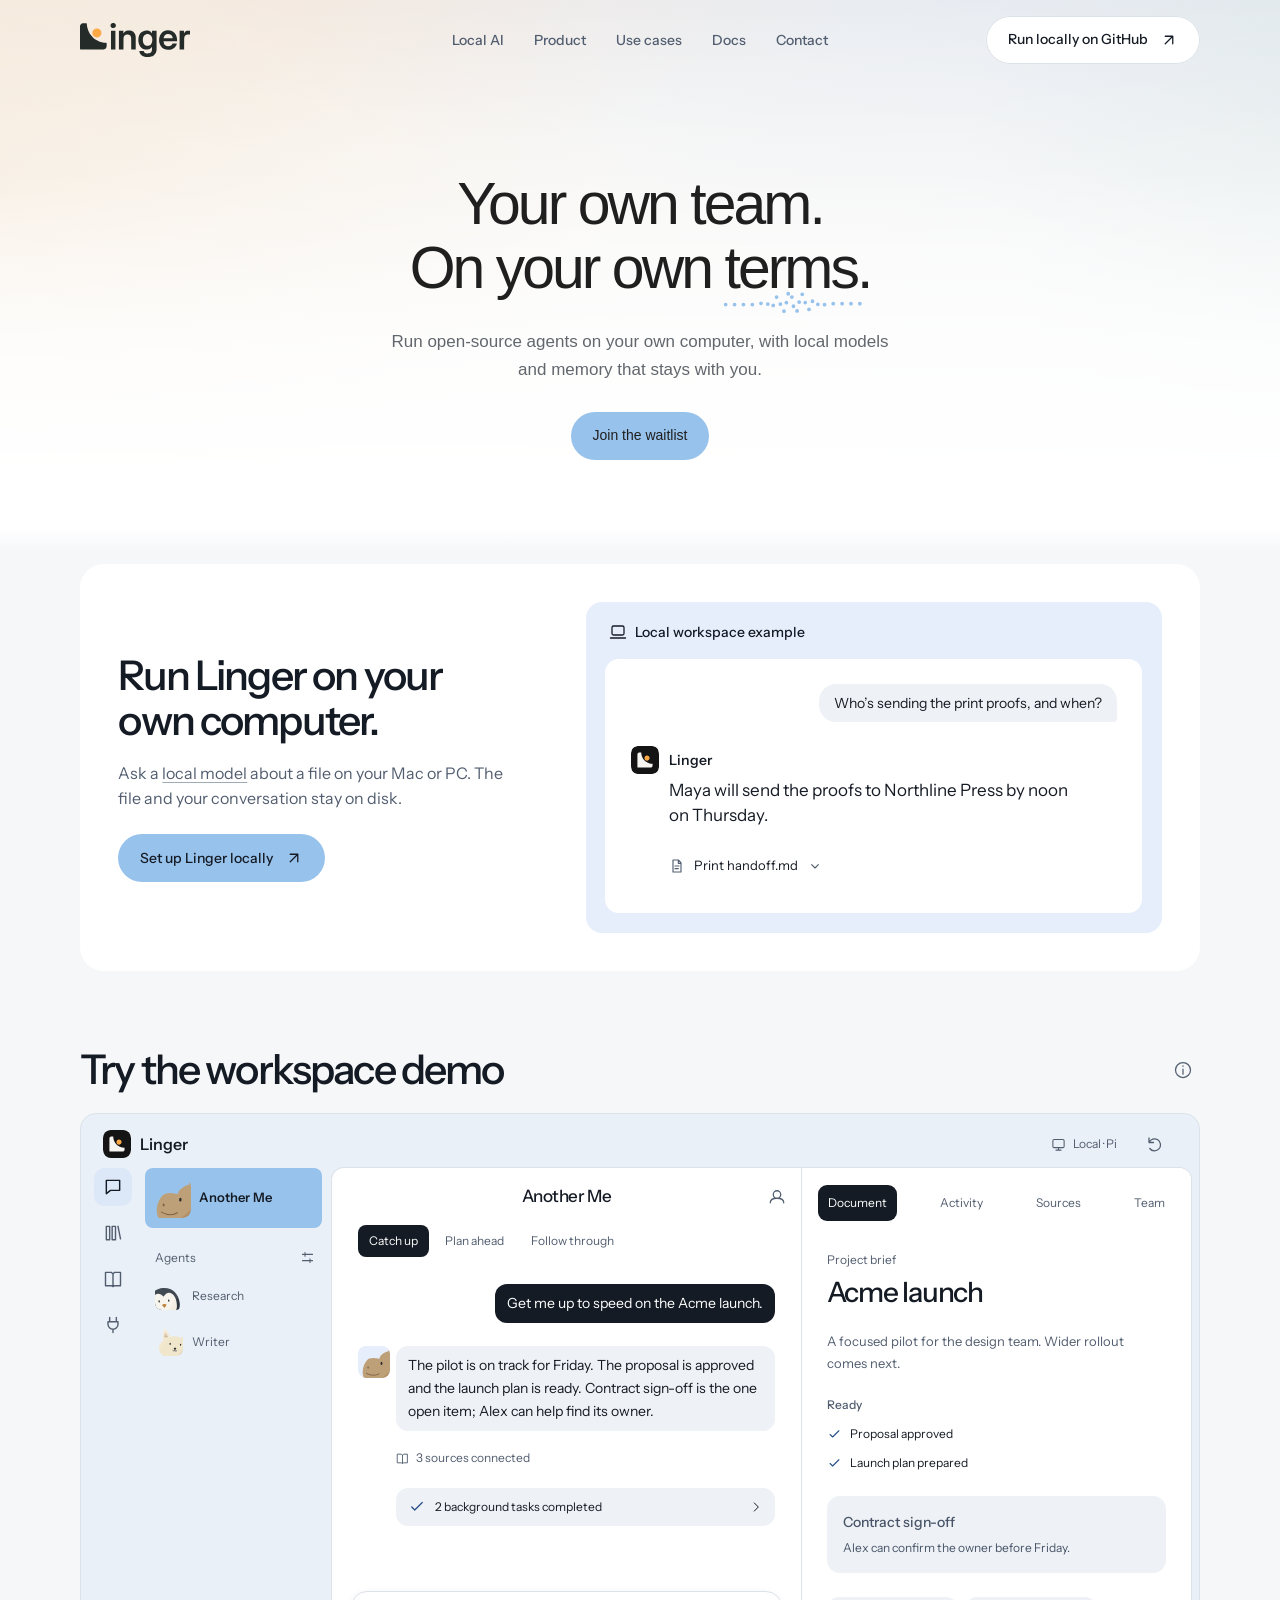
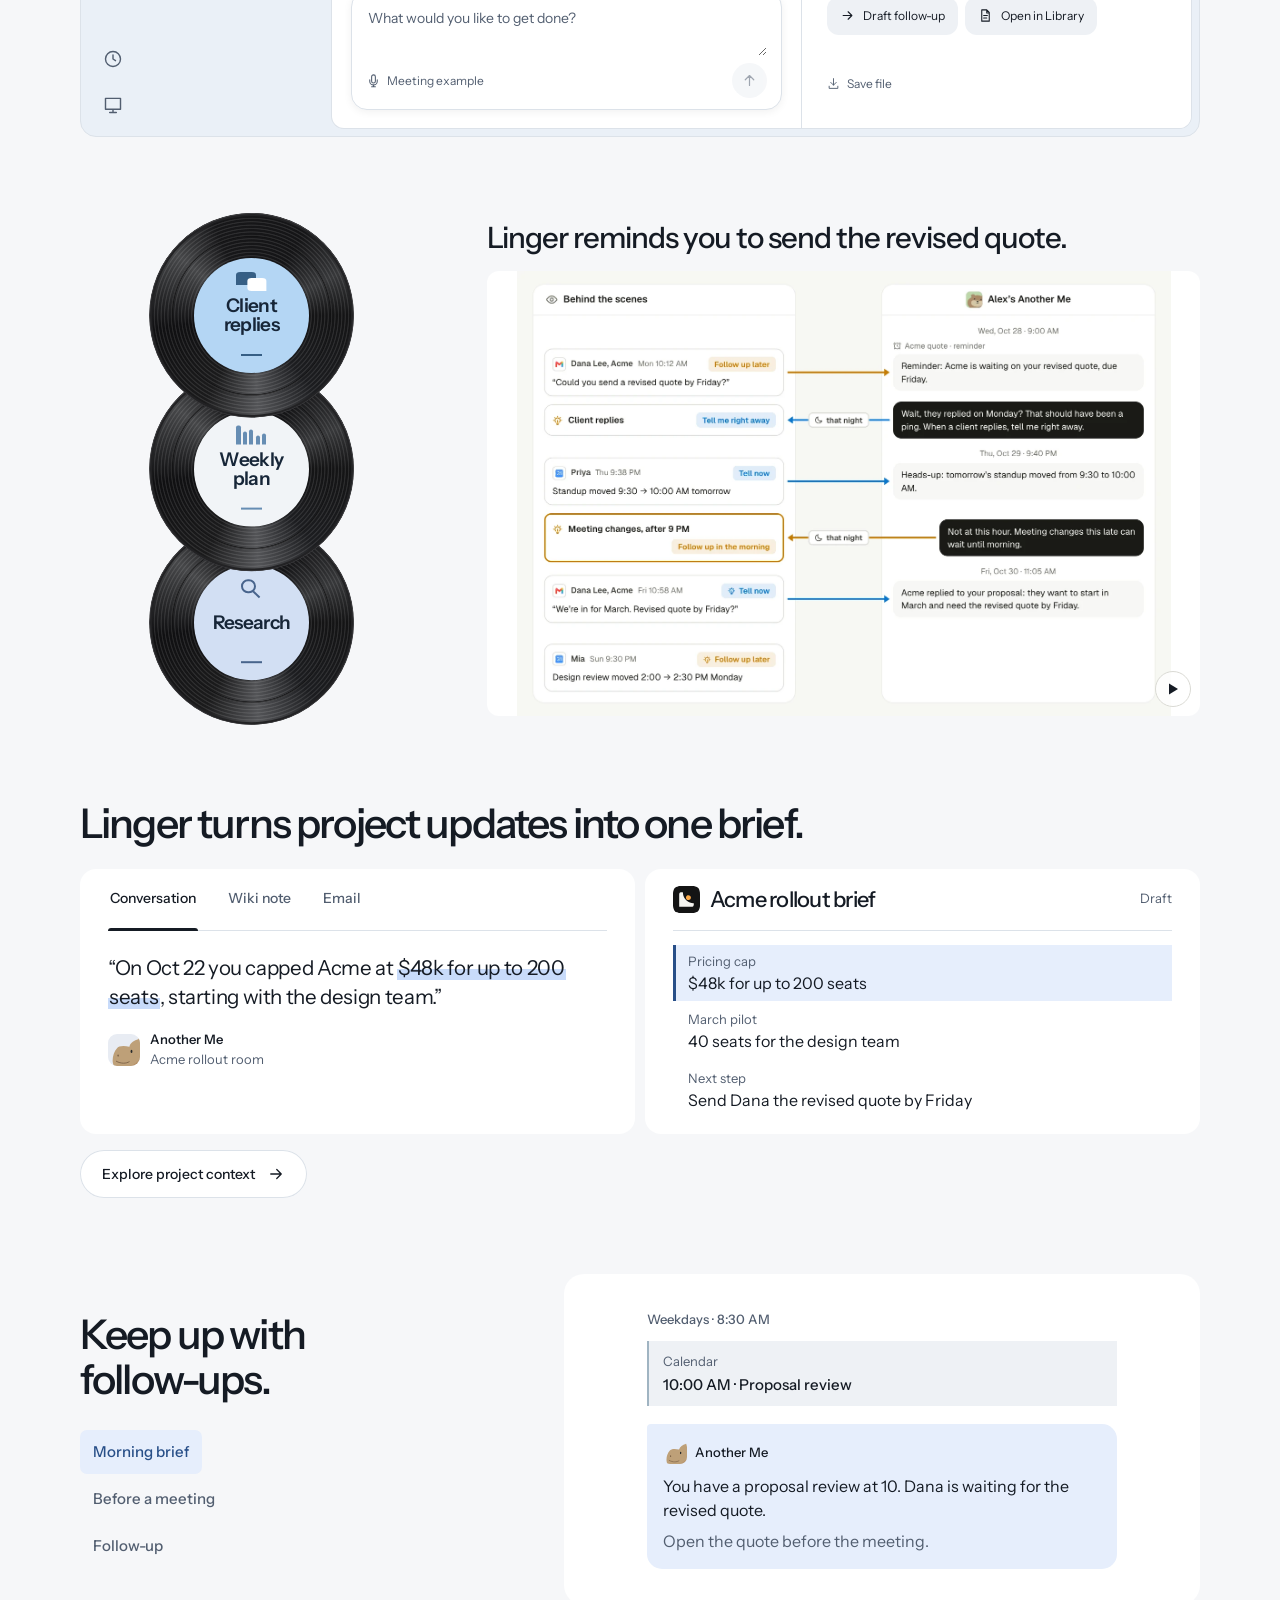
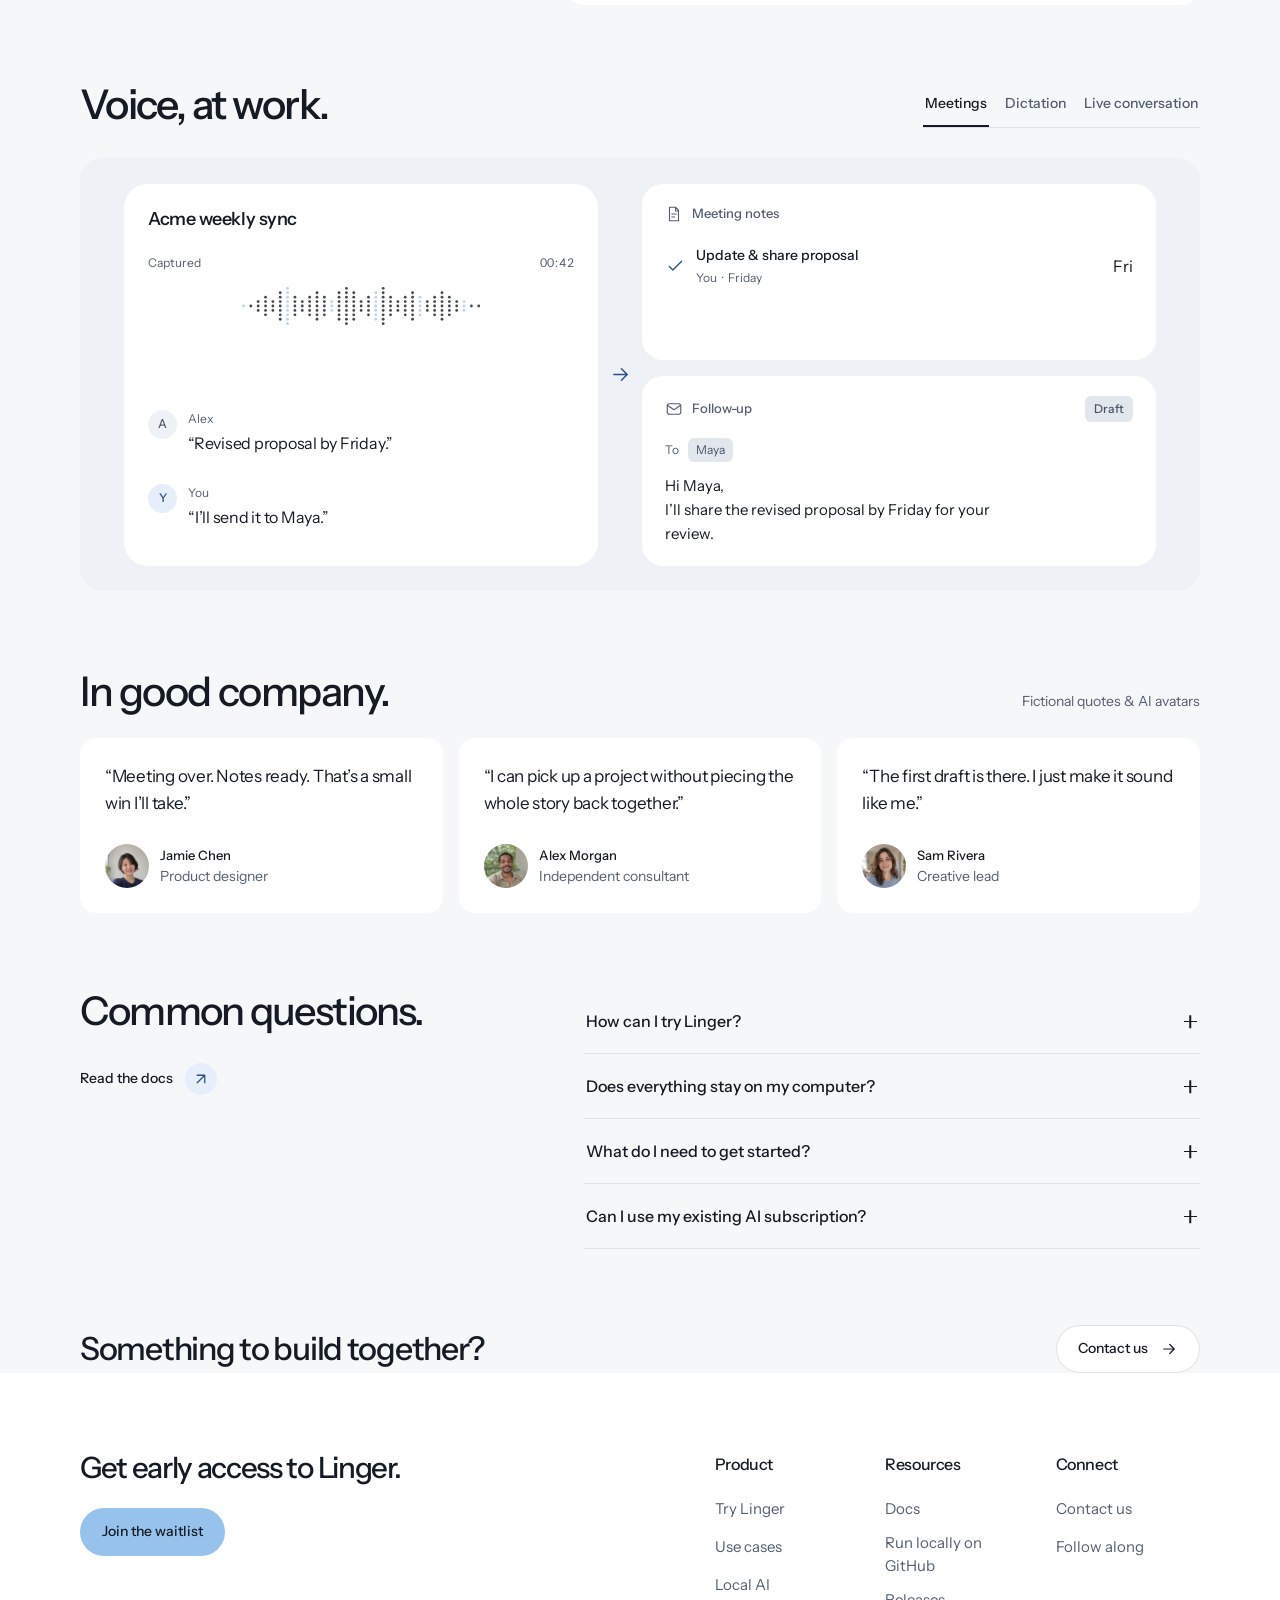
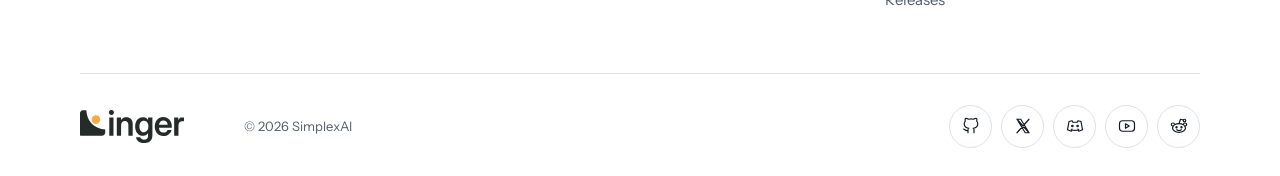
==== index.html @ 7f9577d0 "Restore the centered hero and sky-blue actions, and refresh the vinyl artwork" ====
<!doctype html>
<html lang="en"><head>
<meta charset="utf-8"><meta name="viewport" content="width=device-width, initial-scale=1"><meta name="theme-color" content="#FFFFFF">
<title>Linger — Your own team. On your own terms.</title>
<meta name="description" content="Your personal AI team, running on your computer. Linger brings agents, tools and memory together in an open-source workspace.">
<meta property="og:title" content="Linger — Your own team. On your own terms."><meta property="og:description" content="An open-source personal agent workspace. Bring your tools, keep your context, and run AI on your own computer."><meta property="og:type" content="website">
<link rel="icon" type="image/svg+xml" href="./media/linger-mark.svg">
<link rel="preload" as="font" type="font/woff2" href="./fonts/Switzer-Variable.woff2" crossorigin>
<link rel="stylesheet" href="./typography.css?v=728f502668b2">
<link rel="stylesheet" href="./review-theme.css?v=7ac91b760c91"><link rel="stylesheet" href="./review-demo.css?v=d7884f5a9106"><link rel="stylesheet" href="./review-content.css?v=71283d3bccde"><link rel="stylesheet" href="./review-footer.css?v=79159edae0bf">
<link rel="stylesheet" href="./product-memory.css?v=8c8a2359a153"><link rel="stylesheet" href="./product-routines.css?v=e3a11dd38c0a"><link rel="stylesheet" href="./product-voice.css?v=0fe1a1039952">
<link rel="stylesheet" href="./customer-notes.css?v=ca4cd74ece69">
<link rel="stylesheet" href="./action-system.css?v=88b748ac065b">

<script defer src="./site.js?v=1dca67a95d64"></script><script defer src="./workspace-explorer.js?v=aee1f0702ff1"></script><script defer src="./workspace-library.js?v=f38884e0eb7a"></script><script defer src="./workspace-demo.js?v=0482f437b3b5"></script><script defer src="./review-content.js?v=f2e94a42c3ed"></script><script defer src="./review-footer.js?v=3b529986c851"></script>
<script defer src="./product-memory.js?v=12e85873e749"></script><script defer src="./product-routines.js?v=1a6652f4ccf7"></script><script defer src="./product-voice.js?v=0005a8aa9b54"></script>
</head><body><a class="skip-link" href="#main">Skip to content</a>
<header class="site-header"><div class="header-inner section-shell">
<a class="brand" href="#top" aria-label="Linger home"><img src="./media/linger-wordmark-dark.svg" width="1218" height="378" alt="Linger"></a>
<nav class="main-nav" id="main-nav" aria-label="Main navigation"><a href="#technology">Local AI</a><a href="#try-linger">Product</a><a href="#features">Use cases</a><a href="https://docs.heylinger.com">Docs</a><a href="#contact">Contact</a></nav>
<a class="btn btn-secondary header-github" href="https://github.com/simplexai-labs/linger" aria-label="Run locally on GitHub"><span><span class="header-github__prefix">Run locally on </span>GitHub</span><svg class="icon" data-arrow="external" viewBox="0 0 24 24" aria-hidden="true" focusable="false"><path d="M7 17 17 7M7 7h10v10"/></svg></a><button class="menu-trigger" type="button" aria-label="Open navigation" aria-controls="main-nav" aria-expanded="false"><span></span><span></span></button>
</div></header><main id="main" tabindex="-1">

<section class="review-hero section-shell" id="top" aria-labelledby="hero-title">
  <div class="hero-copy">
  <h1 id="hero-title"><span>Your own team.</span><span>On your own <em class="hero-phrase">terms.<svg class="hero-wave" viewBox="0 0 260 28" preserveAspectRatio="none" aria-hidden="true"><path pathLength="1" d="M3 17h55c9 0 10-4 15-4s6 8 11 8 6-13 11-13 6 17 11 17 6-23 11-23 6 24 11 24 6-21 11-21 6 18 11 18 6-12 11-12 6 9 11 9 6-4 12-4h73"/></svg></em></span></h1>
  <p>Run open-source agents on your own computer, with local models and memory that stays with you.</p>
  <div class="review-hero__actions">
    <a class="btn btn-primary" href="./waitlist.html">Join the waitlist</a>
  </div>
  </div>
</section>

<section id="technology" class="on-device section-shell" aria-labelledby="on-device-title">
  <div class="on-device__copy">
    <h2 id="on-device-title">Run Linger on your own computer.</h2>
    <p>Ask a <a href="https://docs.heylinger.com/models/local-inference">local model</a> about a file on your Mac or PC. The file and your conversation stay on disk.</p>
    <a class="btn btn-primary" href="https://github.com/simplexai-labs/linger#quick-start">Set up Linger locally <svg class="icon" data-arrow="external" viewBox="0 0 24 24" aria-hidden="true" focusable="false"><path d="M7 17 17 7M7 7h10v10"/></svg></a>
  </div>
  <figure class="device-boundary">
    <figcaption class="local-window-bar">
      <span><svg class="icon" viewBox="0 0 24 24" aria-hidden="true"><rect x="4" y="4" width="16" height="12" rx="2"/><path d="M2 20h20"/></svg>Local workspace example</span>
    </figcaption>
    <div class="local-chat">
      <p class="local-question"><span class="sr-only">You ask: </span>Who’s sending the print proofs, and when?</p>
      <div class="local-response">
        <img src="./media/linger-mark.svg" width="28" height="28" alt="">
        <div>
          <p class="local-byline"><strong>Linger</strong></p>
          <p class="local-answer">Maya will send the proofs to Northline Press by noon on Thursday.</p>
        </div>
      </div>
      <details class="local-source">
        <summary><svg class="icon" viewBox="0 0 24 24" aria-hidden="true"><path d="M6 3h8l4 4v14H6zM14 3v5h4M9 12h6m-6 4h5"/></svg><span><span class="sr-only">Source on disk: </span>Print handoff.md</span><svg class="local-chevron icon" viewBox="0 0 24 24" aria-hidden="true"><path d="m7 10 5 5 5-5"/></svg></summary>
        <blockquote>Thursday, noon — Maya sends final proofs to Northline Press.</blockquote>
      </details>
    </div>
  </figure>
</section>

<section class="review-workspace review-product section-shell" id="try-linger" aria-labelledby="demo-title">
  <div class="workspace-caption"><h2 id="demo-title">Try the workspace demo</h2><details class="context-info"><summary aria-label="About this demo"><svg class="icon" viewBox="0 0 24 24" aria-hidden="true"><circle cx="12" cy="12" r="9"/><path d="M12 11v6m0-10v.5"/></svg></summary><div class="info-note">This demo uses sample data. Your inputs stay in this browser.</div></details></div>
  <div class="lx-workspace" id="agent-demo" data-view="messages" aria-label="Interactive Linger workspace">
    <header class="lx-appbar"><div class="lx-brand"><img src="./media/linger-mark.svg" alt="" width="28" height="28"><strong>Linger</strong></div><div class="lx-appbar-actions"><button type="button" class="lx-runtime" data-open-view="computer" title="Computer"><svg class="icon" viewBox="0 0 24 24" aria-hidden="true"><rect x="3" y="4" width="18" height="13" rx="2"/><path d="M8 21h8m-4-4v4"/></svg><span id="lx-runtime-label">Local · Pi</span></button><button type="button" class="lx-icon-button" id="ad-reset" aria-label="Reset sample workspace"><svg class="icon" viewBox="0 0 24 24" aria-hidden="true"><path d="M4 10a8 8 0 1 1 1 8M4 4v6h6"/></svg></button></div></header>
    <aside class="lx-sidebar" aria-label="Workspace navigation">
      <nav class="lx-primary-nav" aria-label="Linger sections">
        <button type="button" data-open-view="messages" title="Messages" aria-current="page"><span data-icon="message"></span><span class="lx-nav-label">Messages</span></button>
        <button type="button" data-open-view="library" title="Library"><span data-icon="library"></span><span class="lx-nav-label">Library</span></button>
        <button type="button" data-open-view="wiki" title="Wiki"><span data-icon="book"></span><span class="lx-nav-label">Wiki</span></button>
        <button type="button" data-open-view="connectors" title="Connectors"><span data-icon="plug"></span><span class="lx-nav-label">Connectors</span></button>
      </nav>
      <div class="lx-sidebar-agents">
        <button type="button" class="lx-agent-link is-current" id="lx-another-me">
          <img src="./media/agent-capybara.svg" alt="" width="48" height="48">
          <span class="lx-agent-copy"><strong>Another Me</strong></span>
        </button>
        <div class="lx-sidebar-heading"><span>Agents</span><button type="button" data-open-view="agents" class="lx-icon-button" aria-label="Manage agents"><span data-icon="settings"></span></button></div>
        <button type="button" class="lx-agent-link" data-profile="Research"><img src="./media/agent-penguin.svg" alt="" width="28" height="28"><span>Research</span></button>
        <button type="button" class="lx-agent-link" data-profile="Writer"><img src="./media/agent-cat.svg" alt="" width="28" height="28"><span>Writer</span></button>
      </div>
      <div class="lx-sidebar-bottom"><button type="button" data-open-view="routines" title="Routines"><span data-icon="clock"></span><span class="lx-nav-label">Routines</span></button><button type="button" data-open-view="computer" title="Computer"><span data-icon="computer"></span><span class="lx-nav-label">Computer</span></button></div>
    </aside>
    <div class="lx-stage" id="lx-stage">
      <div class="lx-mobile-switch" aria-label="Workspace pane"><button type="button" data-pane="chat" aria-pressed="true">Chat</button><button type="button" data-pane="detail" aria-pressed="false">Workspace</button></div>
      <div class="lx-message-view" id="lx-message-view">
        <section class="lx-conversation" aria-label="Chat with Another Me">
          <header class="lx-chat-header"><div><h3 id="ad-room-title" tabindex="-1">Another Me</h3></div><button class="lx-icon-button" type="button" data-open-view="agents" aria-label="Agent details"><span data-icon="agent"></span></button></header>
          <div class="lx-scenes" aria-label="Example conversations"><button type="button" data-room="research" aria-pressed="true">Catch up</button><button type="button" data-room="plan" aria-pressed="false">Plan ahead</button><button type="button" data-room="followup" aria-pressed="false">Follow through</button></div>
          <div class="lx-messages" id="ad-messages" role="log" aria-label="Conversation" aria-live="off"></div>
          <div class="lx-run-status" id="lx-run-status" hidden><span class="lx-signal" aria-hidden="true"><i></i><i></i><i></i><i></i><i></i></span><span id="lx-run-label"></span></div>
          <form class="lx-composer" id="demo-form" autocomplete="off"><label class="sr-only" for="demo-input">Message Another Me</label><div class="lx-compose-field"><textarea id="demo-input" rows="2" maxlength="1000" placeholder="What would you like to get done?" enterkeyhint="send"></textarea><div class="lx-compose-bottom"><button type="button" class="lx-voice-input" id="lx-open-meeting"><span data-icon="mic"></span><span>Meeting example</span></button><button type="submit" id="demo-send" class="lx-send" aria-label="Send message" disabled><span data-icon="arrowUp"></span></button></div></div></form>
        </section>
        <aside class="lx-inspector" aria-label="Agent workspace"><div class="lx-inspector-tabs" role="tablist" aria-label="Workspace detail"><button type="button" role="tab" id="lx-tab-document" data-inspector="document" aria-controls="lx-inspector-panel" aria-selected="true">Document</button><button type="button" role="tab" id="lx-tab-activity" data-inspector="activity" aria-controls="lx-inspector-panel" aria-selected="false" tabindex="-1">Activity</button><button type="button" role="tab" id="lx-tab-sources" data-inspector="sources" aria-controls="lx-inspector-panel" aria-selected="false" tabindex="-1">Sources</button><button type="button" role="tab" id="lx-tab-team" data-inspector="team" aria-controls="lx-inspector-panel" aria-selected="false" tabindex="-1">Team</button></div><div id="lx-inspector-panel" class="lx-inspector-panel" role="tabpanel" aria-labelledby="lx-tab-document" tabindex="0"></div></aside>
      </div>
      <section class="lx-explorer" id="lx-explorer" aria-label="Workspace tools" hidden></section>
    </div>
    <p class="sr-only" id="demo-composer-status" role="status" aria-live="polite" aria-atomic="true"></p>
  </div>
</section>

<section id="features" class="everyday-scenes section-shell" aria-label="Use cases">
  <div class="scene-player" data-scene-player>
    <div class="scene-gallery">
      <div class="record-carousel" data-record-carousel role="group" aria-roledescription="carousel" aria-label="Choose a use case. Use up and down arrow keys to switch records.">
        <button type="button" class="carousel-record is-selected" data-carousel-record="followup" style="--slot:0" aria-pressed="true" tabindex="0" aria-label="Client replies" aria-controls="record-panel-followup">
          <span class="record-grooves" aria-hidden="true"></span>
          <span class="vinyl-label" aria-hidden="true"><span class="label-emblem"></span><span class="record-caption">Client replies</span></span>
        </button>
        <button type="button" class="carousel-record" data-carousel-record="plan" style="--slot:1" aria-pressed="false" tabindex="-1" aria-label="Weekly plan" aria-controls="record-panel-plan">
          <span class="record-grooves" aria-hidden="true"></span>
          <span class="vinyl-label" aria-hidden="true"><span class="label-emblem"><i></i><i></i><i></i><i></i><i></i></span><span class="record-caption">Weekly plan</span></span>
        </button>
        <button type="button" class="carousel-record" data-carousel-record="research" style="--slot:2" aria-pressed="false" tabindex="-1" aria-label="Research" aria-controls="record-panel-research">
          <span class="record-grooves" aria-hidden="true"></span>
          <span class="vinyl-label" aria-hidden="true"><span class="label-emblem"></span><span class="record-caption">Research</span></span>
        </button>
      </div>
    </div>
    <div class="record-detail">
      <div class="record-panel" id="record-panel-followup" data-record-panel="followup">
        <h2 id="scene-title-followup">Linger reminds you to send the revised quote.</h2>
        <div class="scene-media">
          <video class="scene-film" aria-labelledby="scene-title-followup" controls muted playsinline loop preload="none" poster="./media/client-reply.webp" src="./media/client-reply.mp4"></video>
          <button class="scene-playback" type="button" aria-label="Play video" hidden>
            <svg data-play-icon width="16" height="16" viewBox="0 0 16 16" fill="currentColor" aria-hidden="true"><path d="M4 2.4v11.2L13 8z"/></svg>
            <svg data-pause-icon width="16" height="16" viewBox="0 0 16 16" fill="currentColor" aria-hidden="true" hidden><path d="M3.5 2.5h3v11h-3zM9.5 2.5h3v11h-3z"/></svg>
          </button>
        </div>
      </div>
      <div class="record-panel" id="record-panel-plan" data-record-panel="plan" hidden>
        <h2 id="scene-title-plan">Linger summarizes your open tasks for Monday.</h2>
        <div class="scene-media">
          <video class="scene-film" aria-labelledby="scene-title-plan" controls muted playsinline loop preload="none" poster="./media/linger-background.webp" src="./media/linger-background.mp4"></video>
          <button class="scene-playback" type="button" aria-label="Play video" hidden>
            <svg data-play-icon width="16" height="16" viewBox="0 0 16 16" fill="currentColor" aria-hidden="true"><path d="M4 2.4v11.2L13 8z"/></svg>
            <svg data-pause-icon width="16" height="16" viewBox="0 0 16 16" fill="currentColor" aria-hidden="true" hidden><path d="M3.5 2.5h3v11h-3zM9.5 2.5h3v11h-3z"/></svg>
          </button>
        </div>
      </div>
      <div class="record-panel" id="record-panel-research" data-record-panel="research" hidden>
        <h2 id="scene-title-research">Linger answers project questions and links to its sources.</h2>
        <div class="scene-media">
          <video class="scene-film" aria-labelledby="scene-title-research" controls muted playsinline loop preload="none" poster="./media/linger-search.webp" src="./media/linger-search.mp4"></video>
          <button class="scene-playback" type="button" aria-label="Play video" hidden>
            <svg data-play-icon width="16" height="16" viewBox="0 0 16 16" fill="currentColor" aria-hidden="true"><path d="M4 2.4v11.2L13 8z"/></svg>
            <svg data-pause-icon width="16" height="16" viewBox="0 0 16 16" fill="currentColor" aria-hidden="true" hidden><path d="M3.5 2.5h3v11h-3zM9.5 2.5h3v11h-3z"/></svg>
          </button>
        </div>
      </div>
      <p class="sr-only" id="record-selection-status" role="status" aria-live="polite"></p>
    </div>
  </div>
</section>

<section id="memory" class="product-memory section-shell" aria-labelledby="memory-title" data-memory-story>
  <h2 id="memory-title">Linger turns project updates into one brief.</h2>
  <div class="memory-workspace">
    <div class="memory-input">
      <div class="memory-sources" role="tablist" aria-label="Sources for the Acme rollout brief">
        <button id="memory-tab-conversation" type="button" role="tab" data-memory-source="conversation" aria-selected="true" aria-controls="memory-conversation">Conversation</button>
        <button id="memory-tab-notes" type="button" role="tab" data-memory-source="notes" aria-selected="false" aria-controls="memory-notes" tabindex="-1">Wiki note</button>
        <button id="memory-tab-email" type="button" role="tab" data-memory-source="email" aria-selected="false" aria-controls="memory-email" tabindex="-1">Email</button>
      </div>
      <div class="memory-excerpts">
        <div class="memory-excerpt" id="memory-conversation" data-memory-panel="conversation" role="tabpanel" aria-labelledby="memory-tab-conversation" aria-describedby="memory-pricing" tabindex="0">
          <blockquote>“On Oct 22 you capped Acme at <mark>$48k for up to 200 seats</mark>, starting with the design team.”</blockquote>
          <div class="excerpt-author">
            <img src="./media/agent-capybara.svg" width="36" height="36" alt="">
            <div><strong>Another Me</strong><span>Acme rollout room</span></div>
          </div>
        </div>
        <div class="memory-excerpt" id="memory-notes" data-memory-panel="notes" role="tabpanel" aria-labelledby="memory-tab-notes" aria-describedby="memory-pilot" tabindex="0" hidden>
          <blockquote>“Acme starts in <mark>March with 40 design seats</mark>.”</blockquote>
          <div class="excerpt-author">
            <span class="excerpt-avatar excerpt-avatar--wiki"><svg class="icon" viewBox="0 0 24 24" aria-hidden="true"><path d="M5 3.5h9l4.5 4.5v12.5H5zM14 3.5V9h4.5M8.5 12.5h6.5m-6.5 4h5"/></svg></span>
            <div><strong>Acme rollout.md</strong></div>
          </div>
        </div>
        <div class="memory-excerpt" id="memory-email" data-memory-panel="email" role="tabpanel" aria-labelledby="memory-tab-email" aria-describedby="memory-followup" tabindex="0" hidden>
          <blockquote>“We’re in for March. <mark>Revised quote by Friday?</mark>”</blockquote>
          <div class="excerpt-author">
            <span class="excerpt-avatar excerpt-avatar--email" aria-hidden="true">DL</span>
            <div><strong>Dana Lee, Acme</strong></div>
          </div>
        </div>
      </div>
    </div>
    <article class="memory-brief" aria-labelledby="memory-brief-title">
      <header><img src="./media/linger-mark.svg" width="27" height="27" alt="Linger"><h3 id="memory-brief-title">Acme rollout brief</h3><span>Draft</span></header>
      <dl>
        <div id="memory-pricing" data-brief-source="conversation" aria-current="true"><dt>Pricing cap</dt><dd>$48k for up to 200 seats</dd></div>
        <div id="memory-pilot" data-brief-source="notes"><dt>March pilot</dt><dd>40 seats for the design team</dd></div>
        <div id="memory-followup" data-brief-source="email"><dt>Next step</dt><dd>Send Dana the revised quote by Friday</dd></div>
      </dl>
    </article>
  </div>
  <a class="btn btn-secondary" href="#try-linger" data-use-scene="research">Explore project context <svg class="icon" viewBox="0 0 24 24" aria-hidden="true" focusable="false"><path d="M5 12h14m-6-6 6 6-6 6"/></svg></a>
</section>

<section id="routines" class="product-routines section-shell" data-routine-cues aria-labelledby="routines-title">
  <div class="product-routines__copy">
    <h2 id="routines-title">Keep up with follow-ups.</h2>
    <div class="routine-cues__choices" role="group" aria-label="Choose a routine example">
      <button class="routine-cue is-selected" type="button" data-routine-cue="morning" aria-pressed="true" aria-controls="routine-example-morning">Morning brief</button>
      <button class="routine-cue" type="button" data-routine-cue="meeting" aria-pressed="false" aria-controls="routine-example-meeting">Before a meeting</button>
      <button class="routine-cue" type="button" data-routine-cue="followup" aria-pressed="false" aria-controls="routine-example-followup">Follow-up</button>
    </div>
  </div>
  <div class="routine-cues__output" aria-live="polite" aria-atomic="true">
    <div class="routine-example" id="routine-example-morning" data-routine-example="morning">
      <p class="routine-example__trigger">Weekdays · 8:30 AM</p>
      <div class="routine-input"><small>Calendar</small><strong>10:00 AM · Proposal review</strong></div>
      <div class="routine-response">
        <div class="routine-author"><img src="./media/agent-capybara.svg" width="24" height="24" alt="" loading="lazy">Another Me</div>
        <p>You have a proposal review at 10. Dana is waiting for the revised quote.</p>
        <p>Open the quote before the meeting.</p>
      </div>
    </div>
    <div class="routine-example" id="routine-example-meeting" data-routine-example="meeting" hidden>
      <p class="routine-example__trigger">30 minutes before the call</p>
      <div class="routine-input"><small>Project wiki</small><strong>Acme rollout · Pilot scope updated</strong></div>
      <div class="routine-response">
        <div class="routine-author"><img src="./media/agent-capybara.svg" width="24" height="24" alt="" loading="lazy">Another Me</div>
        <p>The team agreed to start with 40 design seats in March.</p>
        <p>Ask Alex to confirm who will review the contract.</p>
      </div>
    </div>
    <div class="routine-example" id="routine-example-followup" data-routine-example="followup" hidden>
      <p class="routine-example__trigger">Friday · 3:00 PM</p>
      <div class="routine-input"><small>Email from Dana</small><strong>Re: Revised quote</strong></div>
      <div class="routine-response">
        <div class="routine-author"><img src="./media/agent-capybara.svg" width="24" height="24" alt="" loading="lazy">Another Me</div>
        <p>Dana asked for the revised quote by Friday. The reply is still open.</p>
        <p>Pick up the email and review your draft.</p>
      </div>
    </div>
  </div>
</section>

<section id="voice" class="product-voice section-shell" aria-labelledby="voice-title" data-voice-showcase>
  <header class="product-voice__header">
    <h2 id="voice-title">Voice, at work.</h2>
    <div class="voice-modes" role="tablist" aria-label="Ways to use voice">
      <button type="button" role="tab" id="voice-tab-meetings" aria-controls="voice-panel-meetings" aria-selected="true" tabindex="0"><span>Meetings</span></button>
      <button type="button" role="tab" id="voice-tab-dictation" aria-controls="voice-panel-dictation" aria-selected="false" tabindex="-1"><span>Dictation</span></button>
      <button type="button" role="tab" id="voice-tab-live" aria-controls="voice-panel-live" aria-selected="false" tabindex="-1"><span>Live conversation</span></button>
    </div>
  </header>
  <div class="voice-workbench">
    <div class="voice-panel" id="voice-panel-meetings" role="tabpanel" aria-labelledby="voice-tab-meetings" tabindex="0" data-voice-scene="meetings" data-step="3">
      <div class="voice-scene">
        <article class="voice-capture voice-capture--meeting">
          <div class="voice-capture-heading"><div><h3>Acme weekly sync</h3></div></div>
          <div class="voice-capture-status"><span data-voice-status>Captured</span><time data-voice-timer>00:42</time></div>
          <svg class="voice-sample-wave" viewBox="0 0 336 68" aria-hidden="true" focusable="false"><g style="--beat:0ms" class="voice-sample-column is-amber"><circle cx="8" cy="34.0" r="1.9"/></g><g style="--beat:70ms" class="voice-sample-column "><circle cx="18" cy="34.0" r="1.9"/></g><g style="--beat:140ms" class="voice-sample-column "><circle cx="28" cy="28.0" r="1.9"/><circle cx="28" cy="34.0" r="1.9"/><circle cx="28" cy="40.0" r="1.9"/></g><g style="--beat:210ms" class="voice-sample-column "><circle cx="38" cy="22.0" r="1.9"/><circle cx="38" cy="28.0" r="1.9"/><circle cx="38" cy="34.0" r="1.9"/><circle cx="38" cy="40.0" r="1.9"/><circle cx="38" cy="46.0" r="1.9"/></g><g style="--beat:280ms" class="voice-sample-column "><circle cx="48" cy="28.0" r="1.9"/><circle cx="48" cy="34.0" r="1.9"/><circle cx="48" cy="40.0" r="1.9"/></g><g style="--beat:350ms" class="voice-sample-column "><circle cx="58" cy="16.0" r="1.9"/><circle cx="58" cy="22.0" r="1.9"/><circle cx="58" cy="28.0" r="1.9"/><circle cx="58" cy="34.0" r="1.9"/><circle cx="58" cy="40.0" r="1.9"/><circle cx="58" cy="46.0" r="1.9"/><circle cx="58" cy="52.0" r="1.9"/></g><g style="--beat:420ms" class="voice-sample-column is-amber"><circle cx="68" cy="10.0" r="1.9"/><circle cx="68" cy="16.0" r="1.9"/><circle cx="68" cy="22.0" r="1.9"/><circle cx="68" cy="28.0" r="1.9"/><circle cx="68" cy="34.0" r="1.9"/><circle cx="68" cy="40.0" r="1.9"/><circle cx="68" cy="46.0" r="1.9"/><circle cx="68" cy="52.0" r="1.9"/><circle cx="68" cy="58.0" r="1.9"/></g><g style="--beat:0ms" class="voice-sample-column "><circle cx="78" cy="22.0" r="1.9"/><circle cx="78" cy="28.0" r="1.9"/><circle cx="78" cy="34.0" r="1.9"/><circle cx="78" cy="40.0" r="1.9"/><circle cx="78" cy="46.0" r="1.9"/></g><g style="--beat:70ms" class="voice-sample-column "><circle cx="88" cy="28.0" r="1.9"/><circle cx="88" cy="34.0" r="1.9"/><circle cx="88" cy="40.0" r="1.9"/></g><g style="--beat:140ms" class="voice-sample-column "><circle cx="98" cy="22.0" r="1.9"/><circle cx="98" cy="28.0" r="1.9"/><circle cx="98" cy="34.0" r="1.9"/><circle cx="98" cy="40.0" r="1.9"/><circle cx="98" cy="46.0" r="1.9"/></g><g style="--beat:210ms" class="voice-sample-column "><circle cx="108" cy="16.0" r="1.9"/><circle cx="108" cy="22.0" r="1.9"/><circle cx="108" cy="28.0" r="1.9"/><circle cx="108" cy="34.0" r="1.9"/><circle cx="108" cy="40.0" r="1.9"/><circle cx="108" cy="46.0" r="1.9"/><circle cx="108" cy="52.0" r="1.9"/></g><g style="--beat:280ms" class="voice-sample-column "><circle cx="118" cy="22.0" r="1.9"/><circle cx="118" cy="28.0" r="1.9"/><circle cx="118" cy="34.0" r="1.9"/><circle cx="118" cy="40.0" r="1.9"/><circle cx="118" cy="46.0" r="1.9"/></g><g style="--beat:350ms" class="voice-sample-column is-amber"><circle cx="128" cy="28.0" r="1.9"/><circle cx="128" cy="34.0" r="1.9"/><circle cx="128" cy="40.0" r="1.9"/></g><g style="--beat:420ms" class="voice-sample-column "><circle cx="138" cy="16.0" r="1.9"/><circle cx="138" cy="22.0" r="1.9"/><circle cx="138" cy="28.0" r="1.9"/><circle cx="138" cy="34.0" r="1.9"/><circle cx="138" cy="40.0" r="1.9"/><circle cx="138" cy="46.0" r="1.9"/><circle cx="138" cy="52.0" r="1.9"/></g><g style="--beat:0ms" class="voice-sample-column "><circle cx="148" cy="10.0" r="1.9"/><circle cx="148" cy="16.0" r="1.9"/><circle cx="148" cy="22.0" r="1.9"/><circle cx="148" cy="28.0" r="1.9"/><circle cx="148" cy="34.0" r="1.9"/><circle cx="148" cy="40.0" r="1.9"/><circle cx="148" cy="46.0" r="1.9"/><circle cx="148" cy="52.0" r="1.9"/><circle cx="148" cy="58.0" r="1.9"/></g><g style="--beat:70ms" class="voice-sample-column "><circle cx="158" cy="16.0" r="1.9"/><circle cx="158" cy="22.0" r="1.9"/><circle cx="158" cy="28.0" r="1.9"/><circle cx="158" cy="34.0" r="1.9"/><circle cx="158" cy="40.0" r="1.9"/><circle cx="158" cy="46.0" r="1.9"/><circle cx="158" cy="52.0" r="1.9"/></g><g style="--beat:140ms" class="voice-sample-column "><circle cx="168" cy="28.0" r="1.9"/><circle cx="168" cy="34.0" r="1.9"/><circle cx="168" cy="40.0" r="1.9"/></g><g style="--beat:210ms" class="voice-sample-column "><circle cx="178" cy="22.0" r="1.9"/><circle cx="178" cy="28.0" r="1.9"/><circle cx="178" cy="34.0" r="1.9"/><circle cx="178" cy="40.0" r="1.9"/><circle cx="178" cy="46.0" r="1.9"/></g><g style="--beat:280ms" class="voice-sample-column is-amber"><circle cx="188" cy="16.0" r="1.9"/><circle cx="188" cy="22.0" r="1.9"/><circle cx="188" cy="28.0" r="1.9"/><circle cx="188" cy="34.0" r="1.9"/><circle cx="188" cy="40.0" r="1.9"/><circle cx="188" cy="46.0" r="1.9"/><circle cx="188" cy="52.0" r="1.9"/></g><g style="--beat:350ms" class="voice-sample-column "><circle cx="198" cy="10.0" r="1.9"/><circle cx="198" cy="16.0" r="1.9"/><circle cx="198" cy="22.0" r="1.9"/><circle cx="198" cy="28.0" r="1.9"/><circle cx="198" cy="34.0" r="1.9"/><circle cx="198" cy="40.0" r="1.9"/><circle cx="198" cy="46.0" r="1.9"/><circle cx="198" cy="52.0" r="1.9"/><circle cx="198" cy="58.0" r="1.9"/></g><g style="--beat:420ms" class="voice-sample-column "><circle cx="208" cy="22.0" r="1.9"/><circle cx="208" cy="28.0" r="1.9"/><circle cx="208" cy="34.0" r="1.9"/><circle cx="208" cy="40.0" r="1.9"/><circle cx="208" cy="46.0" r="1.9"/></g><g style="--beat:0ms" class="voice-sample-column "><circle cx="218" cy="28.0" r="1.9"/><circle cx="218" cy="34.0" r="1.9"/><circle cx="218" cy="40.0" r="1.9"/></g><g style="--beat:70ms" class="voice-sample-column "><circle cx="228" cy="22.0" r="1.9"/><circle cx="228" cy="28.0" r="1.9"/><circle cx="228" cy="34.0" r="1.9"/><circle cx="228" cy="40.0" r="1.9"/><circle cx="228" cy="46.0" r="1.9"/></g><g style="--beat:140ms" class="voice-sample-column "><circle cx="238" cy="16.0" r="1.9"/><circle cx="238" cy="22.0" r="1.9"/><circle cx="238" cy="28.0" r="1.9"/><circle cx="238" cy="34.0" r="1.9"/><circle cx="238" cy="40.0" r="1.9"/><circle cx="238" cy="46.0" r="1.9"/><circle cx="238" cy="52.0" r="1.9"/></g><g style="--beat:210ms" class="voice-sample-column is-amber"><circle cx="248" cy="22.0" r="1.9"/><circle cx="248" cy="28.0" r="1.9"/><circle cx="248" cy="34.0" r="1.9"/><circle cx="248" cy="40.0" r="1.9"/><circle cx="248" cy="46.0" r="1.9"/></g><g style="--beat:280ms" class="voice-sample-column "><circle cx="258" cy="28.0" r="1.9"/><circle cx="258" cy="34.0" r="1.9"/><circle cx="258" cy="40.0" r="1.9"/></g><g style="--beat:350ms" class="voice-sample-column "><circle cx="268" cy="22.0" r="1.9"/><circle cx="268" cy="28.0" r="1.9"/><circle cx="268" cy="34.0" r="1.9"/><circle cx="268" cy="40.0" r="1.9"/><circle cx="268" cy="46.0" r="1.9"/></g><g style="--beat:420ms" class="voice-sample-column "><circle cx="278" cy="16.0" r="1.9"/><circle cx="278" cy="22.0" r="1.9"/><circle cx="278" cy="28.0" r="1.9"/><circle cx="278" cy="34.0" r="1.9"/><circle cx="278" cy="40.0" r="1.9"/><circle cx="278" cy="46.0" r="1.9"/><circle cx="278" cy="52.0" r="1.9"/></g><g style="--beat:0ms" class="voice-sample-column "><circle cx="288" cy="22.0" r="1.9"/><circle cx="288" cy="28.0" r="1.9"/><circle cx="288" cy="34.0" r="1.9"/><circle cx="288" cy="40.0" r="1.9"/><circle cx="288" cy="46.0" r="1.9"/></g><g style="--beat:70ms" class="voice-sample-column "><circle cx="298" cy="28.0" r="1.9"/><circle cx="298" cy="34.0" r="1.9"/><circle cx="298" cy="40.0" r="1.9"/></g><g style="--beat:140ms" class="voice-sample-column is-amber"><circle cx="308" cy="28.0" r="1.9"/><circle cx="308" cy="34.0" r="1.9"/><circle cx="308" cy="40.0" r="1.9"/></g><g style="--beat:210ms" class="voice-sample-column "><circle cx="318" cy="34.0" r="1.9"/></g><g style="--beat:280ms" class="voice-sample-column "><circle cx="328" cy="34.0" r="1.9"/></g></svg>
          <div class="voice-transcript">
            <div class="voice-transcript-line"><span class="voice-avatar" aria-hidden="true">A</span><div><span>Alex</span><p>“Revised proposal by Friday.”</p></div></div>
            <div class="voice-transcript-line voice-result is-visible" data-reveal-at="1"><span class="voice-avatar voice-avatar--you" aria-hidden="true">Y</span><div class="voice-result__body"><span>You</span><p>“I’ll send it to Maya.”</p></div></div>
          </div>
        </article>
        <div class="voice-flow-link" aria-hidden="true"><span></span><svg class="voice-icon" viewBox="0 0 24 24" aria-hidden="true"><path d="M5 12h14m-6-6 6 6-6 6"/></svg><span></span></div>
        <div class="voice-deliverables">
          <article class="voice-paper voice-notes voice-result is-visible" data-reveal-at="2">
            <div class="voice-paper-label"><svg class="voice-icon" viewBox="0 0 24 24" aria-hidden="true"><path d="M6 3h8l4 4v14H6zM14 3v5h4m-9 4h6m-6 4h4"/></svg><span>Meeting notes</span></div>
            <div class="voice-result__body"><div class="voice-task"><svg class="voice-icon" viewBox="0 0 24 24" aria-hidden="true"><path d="m5 12 4 4L19 6"/></svg><div><strong>Update &amp; share proposal</strong><span>You <i aria-hidden="true">·</i> Friday</span></div><span class="voice-due" aria-hidden="true">Fri</span></div></div>
          </article>
          <article class="voice-paper voice-draft voice-result is-visible" data-reveal-at="3">
            <div class="voice-paper-label"><svg class="voice-icon" viewBox="0 0 24 24" aria-hidden="true"><rect x="3" y="5" width="18" height="14" rx="3"/><path d="m3 7 9 6 9-6"/></svg><span>Follow-up</span><small>Draft</small></div>
            <div class="voice-result__body"><div class="voice-mail-recipient"><span>To</span><span class="voice-recipient">Maya</span></div><p>Hi Maya,<br>I’ll share the revised proposal by Friday for your review.</p></div>
          </article>
        </div>
      </div>
    </div>
    <div class="voice-panel" id="voice-panel-dictation" role="tabpanel" aria-labelledby="voice-tab-dictation" tabindex="0" data-voice-scene="dictation" data-step="3" hidden>
      <div class="voice-scene">
        <article class="voice-capture voice-capture--dictation">
          <div class="voice-capture-heading"><div><h3>Planning tomorrow</h3></div></div>
          <div class="voice-capture-status"><span data-voice-status>Sent to Another Me</span><time data-voice-timer>00:06</time></div>
          <svg class="voice-sample-wave" viewBox="0 0 336 68" aria-hidden="true" focusable="false"><g style="--beat:0ms" class="voice-sample-column is-amber"><circle cx="8" cy="10.0" r="1.9"/><circle cx="8" cy="16.0" r="1.9"/><circle cx="8" cy="22.0" r="1.9"/><circle cx="8" cy="28.0" r="1.9"/><circle cx="8" cy="34.0" r="1.9"/><circle cx="8" cy="40.0" r="1.9"/><circle cx="8" cy="46.0" r="1.9"/><circle cx="8" cy="52.0" r="1.9"/><circle cx="8" cy="58.0" r="1.9"/></g><g style="--beat:70ms" class="voice-sample-column "><circle cx="18" cy="22.0" r="1.9"/><circle cx="18" cy="28.0" r="1.9"/><circle cx="18" cy="34.0" r="1.9"/><circle cx="18" cy="40.0" r="1.9"/><circle cx="18" cy="46.0" r="1.9"/></g><g style="--beat:140ms" class="voice-sample-column "><circle cx="28" cy="28.0" r="1.9"/><circle cx="28" cy="34.0" r="1.9"/><circle cx="28" cy="40.0" r="1.9"/></g><g style="--beat:210ms" class="voice-sample-column "><circle cx="38" cy="22.0" r="1.9"/><circle cx="38" cy="28.0" r="1.9"/><circle cx="38" cy="34.0" r="1.9"/><circle cx="38" cy="40.0" r="1.9"/><circle cx="38" cy="46.0" r="1.9"/></g><g style="--beat:280ms" class="voice-sample-column "><circle cx="48" cy="16.0" r="1.9"/><circle cx="48" cy="22.0" r="1.9"/><circle cx="48" cy="28.0" r="1.9"/><circle cx="48" cy="34.0" r="1.9"/><circle cx="48" cy="40.0" r="1.9"/><circle cx="48" cy="46.0" r="1.9"/><circle cx="48" cy="52.0" r="1.9"/></g><g style="--beat:350ms" class="voice-sample-column "><circle cx="58" cy="22.0" r="1.9"/><circle cx="58" cy="28.0" r="1.9"/><circle cx="58" cy="34.0" r="1.9"/><circle cx="58" cy="40.0" r="1.9"/><circle cx="58" cy="46.0" r="1.9"/></g><g style="--beat:420ms" class="voice-sample-column is-amber"><circle cx="68" cy="28.0" r="1.9"/><circle cx="68" cy="34.0" r="1.9"/><circle cx="68" cy="40.0" r="1.9"/></g><g style="--beat:0ms" class="voice-sample-column "><circle cx="78" cy="16.0" r="1.9"/><circle cx="78" cy="22.0" r="1.9"/><circle cx="78" cy="28.0" r="1.9"/><circle cx="78" cy="34.0" r="1.9"/><circle cx="78" cy="40.0" r="1.9"/><circle cx="78" cy="46.0" r="1.9"/><circle cx="78" cy="52.0" r="1.9"/></g><g style="--beat:70ms" class="voice-sample-column "><circle cx="88" cy="10.0" r="1.9"/><circle cx="88" cy="16.0" r="1.9"/><circle cx="88" cy="22.0" r="1.9"/><circle cx="88" cy="28.0" r="1.9"/><circle cx="88" cy="34.0" r="1.9"/><circle cx="88" cy="40.0" r="1.9"/><circle cx="88" cy="46.0" r="1.9"/><circle cx="88" cy="52.0" r="1.9"/><circle cx="88" cy="58.0" r="1.9"/></g><g style="--beat:140ms" class="voice-sample-column "><circle cx="98" cy="16.0" r="1.9"/><circle cx="98" cy="22.0" r="1.9"/><circle cx="98" cy="28.0" r="1.9"/><circle cx="98" cy="34.0" r="1.9"/><circle cx="98" cy="40.0" r="1.9"/><circle cx="98" cy="46.0" r="1.9"/><circle cx="98" cy="52.0" r="1.9"/></g><g style="--beat:210ms" class="voice-sample-column "><circle cx="108" cy="28.0" r="1.9"/><circle cx="108" cy="34.0" r="1.9"/><circle cx="108" cy="40.0" r="1.9"/></g><g style="--beat:280ms" class="voice-sample-column "><circle cx="118" cy="22.0" r="1.9"/><circle cx="118" cy="28.0" r="1.9"/><circle cx="118" cy="34.0" r="1.9"/><circle cx="118" cy="40.0" r="1.9"/><circle cx="118" cy="46.0" r="1.9"/></g><g style="--beat:350ms" class="voice-sample-column is-amber"><circle cx="128" cy="16.0" r="1.9"/><circle cx="128" cy="22.0" r="1.9"/><circle cx="128" cy="28.0" r="1.9"/><circle cx="128" cy="34.0" r="1.9"/><circle cx="128" cy="40.0" r="1.9"/><circle cx="128" cy="46.0" r="1.9"/><circle cx="128" cy="52.0" r="1.9"/></g><g style="--beat:420ms" class="voice-sample-column "><circle cx="138" cy="10.0" r="1.9"/><circle cx="138" cy="16.0" r="1.9"/><circle cx="138" cy="22.0" r="1.9"/><circle cx="138" cy="28.0" r="1.9"/><circle cx="138" cy="34.0" r="1.9"/><circle cx="138" cy="40.0" r="1.9"/><circle cx="138" cy="46.0" r="1.9"/><circle cx="138" cy="52.0" r="1.9"/><circle cx="138" cy="58.0" r="1.9"/></g><g style="--beat:0ms" class="voice-sample-column "><circle cx="148" cy="22.0" r="1.9"/><circle cx="148" cy="28.0" r="1.9"/><circle cx="148" cy="34.0" r="1.9"/><circle cx="148" cy="40.0" r="1.9"/><circle cx="148" cy="46.0" r="1.9"/></g><g style="--beat:70ms" class="voice-sample-column "><circle cx="158" cy="28.0" r="1.9"/><circle cx="158" cy="34.0" r="1.9"/><circle cx="158" cy="40.0" r="1.9"/></g><g style="--beat:140ms" class="voice-sample-column "><circle cx="168" cy="22.0" r="1.9"/><circle cx="168" cy="28.0" r="1.9"/><circle cx="168" cy="34.0" r="1.9"/><circle cx="168" cy="40.0" r="1.9"/><circle cx="168" cy="46.0" r="1.9"/></g><g style="--beat:210ms" class="voice-sample-column "><circle cx="178" cy="16.0" r="1.9"/><circle cx="178" cy="22.0" r="1.9"/><circle cx="178" cy="28.0" r="1.9"/><circle cx="178" cy="34.0" r="1.9"/><circle cx="178" cy="40.0" r="1.9"/><circle cx="178" cy="46.0" r="1.9"/><circle cx="178" cy="52.0" r="1.9"/></g><g style="--beat:280ms" class="voice-sample-column is-amber"><circle cx="188" cy="22.0" r="1.9"/><circle cx="188" cy="28.0" r="1.9"/><circle cx="188" cy="34.0" r="1.9"/><circle cx="188" cy="40.0" r="1.9"/><circle cx="188" cy="46.0" r="1.9"/></g><g style="--beat:350ms" class="voice-sample-column "><circle cx="198" cy="28.0" r="1.9"/><circle cx="198" cy="34.0" r="1.9"/><circle cx="198" cy="40.0" r="1.9"/></g><g style="--beat:420ms" class="voice-sample-column "><circle cx="208" cy="22.0" r="1.9"/><circle cx="208" cy="28.0" r="1.9"/><circle cx="208" cy="34.0" r="1.9"/><circle cx="208" cy="40.0" r="1.9"/><circle cx="208" cy="46.0" r="1.9"/></g><g style="--beat:0ms" class="voice-sample-column "><circle cx="218" cy="16.0" r="1.9"/><circle cx="218" cy="22.0" r="1.9"/><circle cx="218" cy="28.0" r="1.9"/><circle cx="218" cy="34.0" r="1.9"/><circle cx="218" cy="40.0" r="1.9"/><circle cx="218" cy="46.0" r="1.9"/><circle cx="218" cy="52.0" r="1.9"/></g><g style="--beat:70ms" class="voice-sample-column "><circle cx="228" cy="22.0" r="1.9"/><circle cx="228" cy="28.0" r="1.9"/><circle cx="228" cy="34.0" r="1.9"/><circle cx="228" cy="40.0" r="1.9"/><circle cx="228" cy="46.0" r="1.9"/></g><g style="--beat:140ms" class="voice-sample-column "><circle cx="238" cy="28.0" r="1.9"/><circle cx="238" cy="34.0" r="1.9"/><circle cx="238" cy="40.0" r="1.9"/></g><g style="--beat:210ms" class="voice-sample-column is-amber"><circle cx="248" cy="28.0" r="1.9"/><circle cx="248" cy="34.0" r="1.9"/><circle cx="248" cy="40.0" r="1.9"/></g><g style="--beat:280ms" class="voice-sample-column "><circle cx="258" cy="34.0" r="1.9"/></g><g style="--beat:350ms" class="voice-sample-column "><circle cx="268" cy="34.0" r="1.9"/></g><g style="--beat:420ms" class="voice-sample-column "><circle cx="278" cy="34.0" r="1.9"/></g><g style="--beat:0ms" class="voice-sample-column "><circle cx="288" cy="34.0" r="1.9"/></g><g style="--beat:70ms" class="voice-sample-column "><circle cx="298" cy="28.0" r="1.9"/><circle cx="298" cy="34.0" r="1.9"/><circle cx="298" cy="40.0" r="1.9"/></g><g style="--beat:140ms" class="voice-sample-column is-amber"><circle cx="308" cy="22.0" r="1.9"/><circle cx="308" cy="28.0" r="1.9"/><circle cx="308" cy="34.0" r="1.9"/><circle cx="308" cy="40.0" r="1.9"/><circle cx="308" cy="46.0" r="1.9"/></g><g style="--beat:210ms" class="voice-sample-column "><circle cx="318" cy="28.0" r="1.9"/><circle cx="318" cy="34.0" r="1.9"/><circle cx="318" cy="40.0" r="1.9"/></g><g style="--beat:280ms" class="voice-sample-column "><circle cx="328" cy="16.0" r="1.9"/><circle cx="328" cy="22.0" r="1.9"/><circle cx="328" cy="28.0" r="1.9"/><circle cx="328" cy="34.0" r="1.9"/><circle cx="328" cy="40.0" r="1.9"/><circle cx="328" cy="46.0" r="1.9"/><circle cx="328" cy="52.0" r="1.9"/></g></svg>
          <p class="voice-spoken">“Make room for two hours of writing tomorrow.”</p>
          <span class="voice-pause-mark"><i></i><i></i><i></i></span>
        </article>
        <div class="voice-flow-link" aria-hidden="true"><span></span><svg class="voice-icon" viewBox="0 0 24 24" aria-hidden="true"><path d="M5 12h14m-6-6 6 6-6 6"/></svg><span></span></div>
        <article class="voice-chat voice-chat--dictation">
          <div class="voice-chat-heading"><img src="./media/linger-mark.svg" width="26" height="26" alt=""><span>Another Me</span></div>
          <div class="voice-chat-content">
            <div class="voice-user-message voice-result is-visible" data-reveal-at="2"><div class="voice-result__body"><p class="voice-typed-line"><span class="voice-text-measure" aria-hidden="true">Make room for two hours of writing tomorrow.</span><span data-voice-typed data-full-text="Make room for two hours of writing tomorrow.">Make room for two hours of writing tomorrow.</span></p></div></div>
            <div class="voice-agent-response voice-result is-visible" data-reveal-at="3"><div class="voice-result__body"><div class="voice-calendar-item"><span class="voice-calendar-day"><small>Tomorrow</small><strong>10:00</strong></span><div><strong>Writing time</strong><span>10:00–12:00</span></div><span class="voice-suggested">Suggested</span></div></div></div>
          </div>
        </article>
      </div>
    </div>
    <div class="voice-panel" id="voice-panel-live" role="tabpanel" aria-labelledby="voice-tab-live" tabindex="0" data-voice-scene="live" data-step="3" hidden>
      <div class="voice-scene">
        <article class="voice-capture voice-capture--live">
          <div class="voice-capture-heading"><div><h3>A quick check-in</h3></div></div>
          <div class="voice-capture-status"><span data-voice-status>Conversation complete</span><time data-voice-timer>00:08</time></div>
          <div class="voice-live-orbit" aria-hidden="true"><span class="voice-live-vinyl"><img src="./media/linger-mark.svg" alt="" width="42" height="42"></span></div>
          <p class="voice-spoken">“What’s on my calendar this afternoon?”</p>
          <svg class="voice-sample-wave" viewBox="0 0 336 68" aria-hidden="true" focusable="false"><g style="--beat:0ms" class="voice-sample-column is-amber"><circle cx="8" cy="34.0" r="1.9"/></g><g style="--beat:70ms" class="voice-sample-column "><circle cx="18" cy="34.0" r="1.9"/></g><g style="--beat:140ms" class="voice-sample-column "><circle cx="28" cy="28.0" r="1.9"/><circle cx="28" cy="34.0" r="1.9"/><circle cx="28" cy="40.0" r="1.9"/></g><g style="--beat:210ms" class="voice-sample-column "><circle cx="38" cy="28.0" r="1.9"/><circle cx="38" cy="34.0" r="1.9"/><circle cx="38" cy="40.0" r="1.9"/></g><g style="--beat:280ms" class="voice-sample-column "><circle cx="48" cy="22.0" r="1.9"/><circle cx="48" cy="28.0" r="1.9"/><circle cx="48" cy="34.0" r="1.9"/><circle cx="48" cy="40.0" r="1.9"/><circle cx="48" cy="46.0" r="1.9"/></g><g style="--beat:350ms" class="voice-sample-column "><circle cx="58" cy="16.0" r="1.9"/><circle cx="58" cy="22.0" r="1.9"/><circle cx="58" cy="28.0" r="1.9"/><circle cx="58" cy="34.0" r="1.9"/><circle cx="58" cy="40.0" r="1.9"/><circle cx="58" cy="46.0" r="1.9"/><circle cx="58" cy="52.0" r="1.9"/></g><g style="--beat:420ms" class="voice-sample-column is-amber"><circle cx="68" cy="22.0" r="1.9"/><circle cx="68" cy="28.0" r="1.9"/><circle cx="68" cy="34.0" r="1.9"/><circle cx="68" cy="40.0" r="1.9"/><circle cx="68" cy="46.0" r="1.9"/></g><g style="--beat:0ms" class="voice-sample-column "><circle cx="78" cy="28.0" r="1.9"/><circle cx="78" cy="34.0" r="1.9"/><circle cx="78" cy="40.0" r="1.9"/></g><g style="--beat:70ms" class="voice-sample-column "><circle cx="88" cy="22.0" r="1.9"/><circle cx="88" cy="28.0" r="1.9"/><circle cx="88" cy="34.0" r="1.9"/><circle cx="88" cy="40.0" r="1.9"/><circle cx="88" cy="46.0" r="1.9"/></g><g style="--beat:140ms" class="voice-sample-column "><circle cx="98" cy="16.0" r="1.9"/><circle cx="98" cy="22.0" r="1.9"/><circle cx="98" cy="28.0" r="1.9"/><circle cx="98" cy="34.0" r="1.9"/><circle cx="98" cy="40.0" r="1.9"/><circle cx="98" cy="46.0" r="1.9"/><circle cx="98" cy="52.0" r="1.9"/></g><g style="--beat:210ms" class="voice-sample-column "><circle cx="108" cy="22.0" r="1.9"/><circle cx="108" cy="28.0" r="1.9"/><circle cx="108" cy="34.0" r="1.9"/><circle cx="108" cy="40.0" r="1.9"/><circle cx="108" cy="46.0" r="1.9"/></g><g style="--beat:280ms" class="voice-sample-column "><circle cx="118" cy="28.0" r="1.9"/><circle cx="118" cy="34.0" r="1.9"/><circle cx="118" cy="40.0" r="1.9"/></g><g style="--beat:350ms" class="voice-sample-column is-amber"><circle cx="128" cy="22.0" r="1.9"/><circle cx="128" cy="28.0" r="1.9"/><circle cx="128" cy="34.0" r="1.9"/><circle cx="128" cy="40.0" r="1.9"/><circle cx="128" cy="46.0" r="1.9"/></g><g style="--beat:420ms" class="voice-sample-column "><circle cx="138" cy="10.0" r="1.9"/><circle cx="138" cy="16.0" r="1.9"/><circle cx="138" cy="22.0" r="1.9"/><circle cx="138" cy="28.0" r="1.9"/><circle cx="138" cy="34.0" r="1.9"/><circle cx="138" cy="40.0" r="1.9"/><circle cx="138" cy="46.0" r="1.9"/><circle cx="138" cy="52.0" r="1.9"/><circle cx="138" cy="58.0" r="1.9"/></g><g style="--beat:0ms" class="voice-sample-column "><circle cx="148" cy="16.0" r="1.9"/><circle cx="148" cy="22.0" r="1.9"/><circle cx="148" cy="28.0" r="1.9"/><circle cx="148" cy="34.0" r="1.9"/><circle cx="148" cy="40.0" r="1.9"/><circle cx="148" cy="46.0" r="1.9"/><circle cx="148" cy="52.0" r="1.9"/></g><g style="--beat:70ms" class="voice-sample-column "><circle cx="158" cy="22.0" r="1.9"/><circle cx="158" cy="28.0" r="1.9"/><circle cx="158" cy="34.0" r="1.9"/><circle cx="158" cy="40.0" r="1.9"/><circle cx="158" cy="46.0" r="1.9"/></g><g style="--beat:140ms" class="voice-sample-column "><circle cx="168" cy="28.0" r="1.9"/><circle cx="168" cy="34.0" r="1.9"/><circle cx="168" cy="40.0" r="1.9"/></g><g style="--beat:210ms" class="voice-sample-column "><circle cx="178" cy="16.0" r="1.9"/><circle cx="178" cy="22.0" r="1.9"/><circle cx="178" cy="28.0" r="1.9"/><circle cx="178" cy="34.0" r="1.9"/><circle cx="178" cy="40.0" r="1.9"/><circle cx="178" cy="46.0" r="1.9"/><circle cx="178" cy="52.0" r="1.9"/></g><g style="--beat:280ms" class="voice-sample-column is-amber"><circle cx="188" cy="10.0" r="1.9"/><circle cx="188" cy="16.0" r="1.9"/><circle cx="188" cy="22.0" r="1.9"/><circle cx="188" cy="28.0" r="1.9"/><circle cx="188" cy="34.0" r="1.9"/><circle cx="188" cy="40.0" r="1.9"/><circle cx="188" cy="46.0" r="1.9"/><circle cx="188" cy="52.0" r="1.9"/><circle cx="188" cy="58.0" r="1.9"/></g><g style="--beat:350ms" class="voice-sample-column "><circle cx="198" cy="16.0" r="1.9"/><circle cx="198" cy="22.0" r="1.9"/><circle cx="198" cy="28.0" r="1.9"/><circle cx="198" cy="34.0" r="1.9"/><circle cx="198" cy="40.0" r="1.9"/><circle cx="198" cy="46.0" r="1.9"/><circle cx="198" cy="52.0" r="1.9"/></g><g style="--beat:420ms" class="voice-sample-column "><circle cx="208" cy="28.0" r="1.9"/><circle cx="208" cy="34.0" r="1.9"/><circle cx="208" cy="40.0" r="1.9"/></g><g style="--beat:0ms" class="voice-sample-column "><circle cx="218" cy="22.0" r="1.9"/><circle cx="218" cy="28.0" r="1.9"/><circle cx="218" cy="34.0" r="1.9"/><circle cx="218" cy="40.0" r="1.9"/><circle cx="218" cy="46.0" r="1.9"/></g><g style="--beat:70ms" class="voice-sample-column "><circle cx="228" cy="16.0" r="1.9"/><circle cx="228" cy="22.0" r="1.9"/><circle cx="228" cy="28.0" r="1.9"/><circle cx="228" cy="34.0" r="1.9"/><circle cx="228" cy="40.0" r="1.9"/><circle cx="228" cy="46.0" r="1.9"/><circle cx="228" cy="52.0" r="1.9"/></g><g style="--beat:140ms" class="voice-sample-column "><circle cx="238" cy="22.0" r="1.9"/><circle cx="238" cy="28.0" r="1.9"/><circle cx="238" cy="34.0" r="1.9"/><circle cx="238" cy="40.0" r="1.9"/><circle cx="238" cy="46.0" r="1.9"/></g><g style="--beat:210ms" class="voice-sample-column is-amber"><circle cx="248" cy="28.0" r="1.9"/><circle cx="248" cy="34.0" r="1.9"/><circle cx="248" cy="40.0" r="1.9"/></g><g style="--beat:280ms" class="voice-sample-column "><circle cx="258" cy="22.0" r="1.9"/><circle cx="258" cy="28.0" r="1.9"/><circle cx="258" cy="34.0" r="1.9"/><circle cx="258" cy="40.0" r="1.9"/><circle cx="258" cy="46.0" r="1.9"/></g><g style="--beat:350ms" class="voice-sample-column "><circle cx="268" cy="10.0" r="1.9"/><circle cx="268" cy="16.0" r="1.9"/><circle cx="268" cy="22.0" r="1.9"/><circle cx="268" cy="28.0" r="1.9"/><circle cx="268" cy="34.0" r="1.9"/><circle cx="268" cy="40.0" r="1.9"/><circle cx="268" cy="46.0" r="1.9"/><circle cx="268" cy="52.0" r="1.9"/><circle cx="268" cy="58.0" r="1.9"/></g><g style="--beat:420ms" class="voice-sample-column "><circle cx="278" cy="16.0" r="1.9"/><circle cx="278" cy="22.0" r="1.9"/><circle cx="278" cy="28.0" r="1.9"/><circle cx="278" cy="34.0" r="1.9"/><circle cx="278" cy="40.0" r="1.9"/><circle cx="278" cy="46.0" r="1.9"/><circle cx="278" cy="52.0" r="1.9"/></g><g style="--beat:0ms" class="voice-sample-column "><circle cx="288" cy="28.0" r="1.9"/><circle cx="288" cy="34.0" r="1.9"/><circle cx="288" cy="40.0" r="1.9"/></g><g style="--beat:70ms" class="voice-sample-column "><circle cx="298" cy="22.0" r="1.9"/><circle cx="298" cy="28.0" r="1.9"/><circle cx="298" cy="34.0" r="1.9"/><circle cx="298" cy="40.0" r="1.9"/><circle cx="298" cy="46.0" r="1.9"/></g><g style="--beat:140ms" class="voice-sample-column is-amber"><circle cx="308" cy="28.0" r="1.9"/><circle cx="308" cy="34.0" r="1.9"/><circle cx="308" cy="40.0" r="1.9"/></g><g style="--beat:210ms" class="voice-sample-column "><circle cx="318" cy="34.0" r="1.9"/></g><g style="--beat:280ms" class="voice-sample-column "><circle cx="328" cy="34.0" r="1.9"/></g></svg>
        </article>
        <div class="voice-flow-link" aria-hidden="true"><span></span><svg class="voice-icon" viewBox="0 0 24 24" aria-hidden="true"><path d="M5 12h14m-6-6 6 6-6 6"/></svg><span></span></div>
        <article class="voice-chat voice-chat--live">
          <div class="voice-chat-heading"><img src="./media/linger-mark.svg" width="26" height="26" alt=""><span>Linger</span></div>
          <div class="voice-chat-content">
            <div class="voice-calendar-source voice-result is-visible" data-reveal-at="2"><div class="voice-result__body"><div class="voice-paper-label"><span>Connected calendar</span></div><div class="voice-calendar-item"><span class="voice-calendar-day"><small>Today</small><strong>14:00</strong></span><div><strong>Design review</strong><span>2:00–2:30 PM</span></div></div></div></div>
            <div class="voice-live-reply voice-result is-visible" data-reveal-at="3"><div class="voice-result__body"><span class="voice-reply-icon" aria-hidden="true"><svg class="voice-icon" viewBox="0 0 24 24" aria-hidden="true"><rect x="9" y="3" width="6" height="12" rx="3"/><path d="M6 11v1a6 6 0 0 0 12 0v-1m-6 7v3m-3 0h6"/></svg></span><p class="voice-typed-line"><span class="voice-text-measure" aria-hidden="true">Your next meeting is at 2 pm.</span><span data-voice-typed data-full-text="Your next meeting is at 2 pm.">Your next meeting is at 2 pm.</span></p><span class="voice-reply-samples" aria-hidden="true"><i></i><i></i><i></i><i></i><i></i></span></div></div>
          </div>
        </article>
      </div>
    </div>
  </div>
</section>

<!-- Local design placeholders: replace fictional quotes and identities before publication. -->
<section class="customer-notes section-shell" id="customer-notes" aria-labelledby="customer-notes-title" aria-describedby="customer-notes-disclosure">
  <div class="customer-notes__heading">
    <h2 id="customer-notes-title">In good company.</h2>
    <p id="customer-notes-disclosure">Fictional quotes &amp; AI avatars</p>
  </div>
  <div class="customer-notes__row" role="region" aria-label="Sample customer stories" tabindex="0">
    <figure class="customer-note">
      <blockquote>“Meeting over. Notes ready. That’s a small win I’ll take.”</blockquote>
      <figcaption>
        <img src="./media/customer-avatar-jamie.jpg" width="44" height="44" loading="lazy" decoding="async" alt="">
        <span><strong>Jamie Chen</strong><span>Product designer</span></span>
      </figcaption>
    </figure>
    <figure class="customer-note">
      <blockquote>“I can pick up a project without piecing the whole story back together.”</blockquote>
      <figcaption>
        <img src="./media/customer-avatar-alex.jpg" width="44" height="44" loading="lazy" decoding="async" alt="">
        <span><strong>Alex Morgan</strong><span>Independent consultant</span></span>
      </figcaption>
    </figure>
    <figure class="customer-note">
      <blockquote>“The first draft is there. I just make it sound like me.”</blockquote>
      <figcaption>
        <img src="./media/customer-avatar-sam.jpg" width="44" height="44" loading="lazy" decoding="async" alt="">
        <span><strong>Sam Rivera</strong><span>Creative lead</span></span>
      </figcaption>
    </figure>
  </div>
</section>

<section class="review-faq section-shell" id="faq" aria-labelledby="faq-title">
  <div class="review-faq__heading"><h2 id="faq-title">Common questions.</h2><a class="review-inline-link" href="https://docs.heylinger.com">Read the docs <svg data-arrow="external" class="icon" viewBox="0 0 24 24" aria-hidden="true"><path d="M7 17 17 7M7 7h10v10"/></svg></a></div>
  <div class="review-faq__list">
    <details name="linger-faq"><summary>How can I try Linger?<span aria-hidden="true"></span></summary><div><p>The <a href="https://github.com/simplexai-labs/linger">open-source app on GitHub</a> runs on macOS, Windows and Linux. For hosted access, <a href="./waitlist.html">join the tester waitlist</a>.</p></div></details>
    <details name="linger-faq"><summary>Does everything stay on my computer?<span aria-hidden="true"></span></summary><div><p>Your files, memory and knowledge base stay on your computer. Local models run on-device; cloud models and connected services use external providers. Voice requires provider setup: Soniox for meetings and xAI for live conversation.</p><a class="review-inline-link" href="https://docs.heylinger.com/security/data-and-privacy">Data &amp; privacy <svg data-arrow="external" class="icon" viewBox="0 0 24 24" aria-hidden="true"><path d="M7 17 17 7M7 7h10v10"/></svg></a></div></details>
    <details name="linger-faq"><summary>What do I need to get started?<span aria-hidden="true"></span></summary><div><p>Install Linger, then connect a runtime and a local or cloud model. Local models require compatible hardware.</p><a class="review-inline-link" href="https://docs.heylinger.com/quickstart">Setup guide <svg data-arrow="external" class="icon" viewBox="0 0 24 24" aria-hidden="true"><path d="M7 17 17 7M7 7h10v10"/></svg></a></div></details>
    <details name="linger-faq"><summary>Can I use my existing AI subscription?<span aria-hidden="true"></span></summary><div><p>You can use supported providers through Claude Code, Codex or Pi. Your provider’s policies, usage limits and charges apply.</p><a class="review-inline-link" href="https://docs.heylinger.com/models/choose-a-runtime">See supported runtimes <svg data-arrow="external" class="icon" viewBox="0 0 24 24" aria-hidden="true"><path d="M7 17 17 7M7 7h10v10"/></svg></a></div></details>
  </div>
</section>
<section class="review-contact section-shell" id="contact" aria-labelledby="contact-title"><div><h2 id="contact-title">Something to build together?</h2></div><button class="review-button review-button--secondary" type="button" data-contact-open>Contact us <svg class="icon" viewBox="0 0 24 24" aria-hidden="true"><path d="M5 12h14m-6-6 6 6-6 6"/></svg></button></section>
<dialog class="review-contact-dialog" id="business-contact-dialog" aria-labelledby="business-contact-title">
  <div class="review-dialog-heading"><h2 id="business-contact-title">Contact Linger.</h2><button class="review-dialog-close" type="button" data-contact-close aria-label="Close contact form"><svg class="icon" viewBox="0 0 24 24" aria-hidden="true"><path d="m6 6 12 12M6 18 18 6"/></svg></button></div>
  <form id="business-contact-form"><label for="contact-subject">Subject</label><input id="contact-subject" name="subject" autofocus maxlength="160" required><label for="contact-message">Message</label><textarea id="contact-message" name="message" rows="5" maxlength="2000" required></textarea><button class="review-button" type="submit">Open email draft <svg class="icon" viewBox="0 0 24 24" aria-hidden="true"><path d="M5 12h14m-6-6 6 6-6 6"/></svg></button><p class="review-form-status" id="contact-form-status" role="status" aria-live="polite"></p></form>
  <a class="review-contact-address" href="mailto:tonyzhang@simplexai.com">tonyzhang@simplexai.com</a>
</dialog>

</main>
<footer class="review-footer" id="footer">
  <div class="review-footer__inner section-shell">
    <div class="review-footer__top">
      <section class="review-newsletter" id="waitlist" aria-labelledby="waitlist-title">
        <h2 id="waitlist-title">Get early access to Linger.</h2>
        <a class="btn btn-primary footer-waitlist" href="./waitlist.html">Join the waitlist</a>
      </section>
      <nav class="review-footer__columns" aria-label="Footer navigation">
        <div class="review-footer__column"><h3>Product</h3><a href="#try-linger">Try Linger</a><a href="#features">Use cases</a><a href="#technology">Local AI</a></div>
        <div class="review-footer__column"><h3>Resources</h3><a href="https://docs.heylinger.com">Docs</a><a href="https://github.com/simplexai-labs/linger">Run locally on GitHub</a><a href="https://github.com/simplexai-labs/linger/releases">Releases</a></div>
        <div class="review-footer__column"><h3>Connect</h3><button type="button" data-contact-open>Contact us</button><a href="https://x.com/HeyLingerAI">Follow along</a></div>
      </nav>
    </div>
    <div class="review-footer__bottom">
      <a class="review-footer__brand" href="#top" aria-label="Linger home"><img src="./media/linger-wordmark-dark.svg" width="132" height="41" alt="Linger" loading="lazy"></a>
      <p class="review-footer__copyright">© 2026 SimplexAI</p>
      
      <nav class="review-socials" aria-label="Community and social links">
        <a class="review-social-circle" href="https://github.com/simplexai-labs/linger" aria-label="Linger on GitHub"><svg class="icon" viewBox="0 0 24 24" aria-hidden="true"><path d="M8 21v-3c-4 1-4-2-6-2m14 5v-4c0-1-.3-1.7-1-2 3-.4 6-1.6 6-6a5 5 0 0 0-1.4-3.5 5 5 0 0 0-.1-3.5S18 1.5 15 3a12 12 0 0 0-6 0C6 1.5 4.5 2 4.5 2a5 5 0 0 0-.1 3.5A5 5 0 0 0 3 9c0 4.4 3 5.6 6 6-.7.3-1 1-1 2"/></svg></a>
        <a class="review-social-circle" href="https://x.com/HeyLingerAI" aria-label="Linger on X"><svg class="icon" viewBox="0 0 24 24" aria-hidden="true"><path d="m4 3 16 18h-5L4 3h5l11 18M20 3 4 21"/></svg></a>
        <a class="review-social-circle" href="https://discord.gg/K9TjZNwC4" aria-label="Join the Linger Discord"><svg class="icon" viewBox="0 0 24 24" aria-hidden="true"><path d="M8 5 4 6 2 17l5 2 1-3m8-11 4 1 2 11-5 2-1-3M7 17c3 1 7 1 10 0M8 5l1 2h6l1-2"/><circle cx="8.5" cy="12" r="1"/><circle cx="15.5" cy="12" r="1"/></svg></a>
        <a class="review-social-circle" href="https://www.youtube.com/@HeyLingerAI" aria-label="Linger on YouTube"><svg class="icon" viewBox="0 0 24 24" aria-hidden="true"><rect x="2" y="5" width="20" height="14" rx="4"/><path d="m10 9 5 3-5 3Z"/></svg></a>
        <a class="review-social-circle" href="https://www.reddit.com/user/HeyLinger/" aria-label="Linger on Reddit"><svg class="icon" viewBox="0 0 24 24" aria-hidden="true"><path d="m12 9 2-6 4 1"/><circle cx="19.3" cy="4.7" r="1.7"/><ellipse cx="12" cy="14.6" rx="8.6" ry="5.8"/><path d="M4 12c-3 0-3-4 0-4 1 0 2 .8 2 1.8m14 2.2c3 0 3-4 0-4-1 0-2 .8-2 1.8M9 17q3 2 6 0"/><circle cx="8.7" cy="13.6" r=".8"/><circle cx="15.3" cy="13.6" r=".8"/></svg></a>
      </nav>
    </div>
  </div>
</footer>
</body>
</html>
---- typography.css ----
/* One family; three roles. Instrument Sans stays neutral while scale carries hierarchy. */
@font-face {
  font-family: 'Instrument Sans';
  src: url('./fonts/instrument-sans-latin.woff2') format('woff2');
  font-weight: 400 700;
  font-style: normal;
  font-display: swap;
}
@font-face {
  font-family: 'Switzer';
  src: url('./fonts/Switzer-Variable.woff2') format('woff2');
  font-weight: 100 900;
  font-style: normal;
  font-display: swap;
}
:root {
  --font-body: 'Instrument Sans', 'Helvetica Neue', Arial, sans-serif;
  --font-display: var(--font-body);
  --weight-display: 400;
  --weight-text: 400;
  --weight-ui: 500;
  font-family: var(--font-body);
  font-weight: var(--weight-text);
  font-kerning: normal;
}
body, button, input, select, textarea { font-family: var(--font-body); }
body { font-size: 16px; letter-spacing: 0; }

/* Display: uncondensed forms, measured tracking and room between lines. */
.hero h1 {
  font-family: var(--font-display);
  font-size: clamp(58px, 6vw, 84px);
  font-weight: var(--weight-display);
  letter-spacing: -.035em;
  line-height: 1.04;
  max-width: none;
}
.section-heading,
.product-story .section-heading,
.local-machine .section-heading,
.download-chapter .section-heading,
.faq-heading .section-heading,
.contact-chapter .section-heading {
  font-family: var(--font-display);
  font-weight: var(--weight-display);
  font-size: clamp(36px, 4vw, 54px);
  letter-spacing: -.035em;
  line-height: 1.12;
}
.overview-strip h2 { font-size: 32px; line-height: 1.15; letter-spacing: -.025em; font-weight: 400; }
.story-capability h3 { font-size: clamp(27px, 2.5vw, 34px); letter-spacing: -.025em; line-height: 1.18; font-weight: 400; }
.workspace-artifact h2, .machine-profile-copy h3, .dialog-heading h2 { font-size: 29px; line-height: 1.16; letter-spacing: -.025em; font-weight: 400; }
.team-plan>strong { font-size: 23px; line-height: 1.3; letter-spacing: -.015em; font-weight: 500; }
.team-flow__lead strong { font-weight: 500; letter-spacing: -.015em; }

/* Text: regular weight, open leading, sentence case where it helps reading. */
.hero-summary>p:first-child { font-size: 16px; line-height: 1.55; letter-spacing: 0; text-transform: none; max-width: 220px; }
.story-capability__copy>p, .machine-profile-copy p, .machine-details__body p,
.faq-answer p, .download-selfhost p { font-size: 16px; line-height: 1.65; font-weight: 400; letter-spacing: 0; }
.user-message, .agent-message p, .demo-result>p, .artifact-next p { font-size: 15px; line-height: 1.55; letter-spacing: 0; }
.artifact-main li { font-size: 13px; line-height: 1.55; }
.demo-task, .artifact-sources span, .agent-choice small { font-size: 12px; line-height: 1.5; }
.demo-input-shell input { font-family: var(--font-body); font-size: 16px; font-weight: 400; letter-spacing: 0; }
.info-note { font-size: 14px; line-height: 1.6; }

/* UI: medium weight, quiet labels, stable numerals and readable small sizes. */
.main-nav a { font-size: 12px; font-weight: 500; letter-spacing: .025em; }
.nav-download { font-size: 12px; font-weight: 500; letter-spacing: .015em; }
.btn, .text-link, .overview-play,
.product-story .text-link, .capability-story .text-link,
.download-chapter .text-link, .faq-chapter .text-link,
.contact-chapter .text-link, .landing-footer .text-link,
.machine-reveal, .machine-profiles button, .machine-details>summary,
.workspace-artifact .demo-handoff { font-weight: var(--weight-ui); letter-spacing: 0; }
.hero-actions>.text-link { font-size: 13px; }
.hero-platform strong { font-size: 18px; font-weight: 500; letter-spacing: -.01em; }
.hero-platform small { font-size: 12px; letter-spacing: 0; line-height: 1.4; }
.download-platform__top strong { font-size: 25px; font-weight: 500; letter-spacing: -.015em; }
.download-platform__hardware, .download-platform__action { font-size: 14px; line-height: 1.5; }
.workspace-caption__title, .conversation-header strong, .agent-choice span { font-size: 14px; font-weight: 500; }
.workspace-brand strong, .artifact-kicker, .artifact-next>span, .landing-footer__links h2 { font-size: 12px; font-weight: 500; letter-spacing: .045em; }
.demo-composer-panel .demo-scenarios button { font-size: 13px; font-weight: 400; line-height: 1.45; }
.demo-composer-panel .demo-scenarios [aria-selected=true] { font-weight: 500; }
.faq-questions summary { font-size: 18px; line-height: 1.45; font-weight: 500; letter-spacing: -.01em; }
.landing-footer__links a { font-size: 15px; line-height: 1.5; }
.machine-chip, .machine-ram, .machine-software__part strong { font-weight: 500; }
.runtime-options, .download-platform__hardware, .download-release { font-variant-numeric: tabular-nums; }

@media (max-width:1120px) and (min-width:761px) {
  .hero h1 { font-size: clamp(48px, 5.7vw, 64px); }
  .hero-platform { gap: 10px; padding-inline: 16px; }
  .hero-platform strong { font-size: 17px; }
  .hero-platform small { font-size: 12px; white-space: normal; }
  .workspace { gap: 18px; grid-template-columns: minmax(150px,.85fr) minmax(0,1.8fr) minmax(200px,1fr); }
  .workspace-artifact { padding-inline: 19px; }
  .workspace-artifact h2 { font-size: 27px; }
  .workspace-brand strong { font-size: 11px; }
}
@media (max-width:900px) and (min-width:761px) {
  .header-inner { gap: 16px; }
  .main-nav { gap: 17px; }
  .main-nav a { font-size: 11px; letter-spacing: .01em; }
  .workspace { grid-template-columns: 130px minmax(0,1.65fr) minmax(190px,1fr); gap: 14px; }
  .workspace-sidebar { padding-inline: 9px; }
  .workspace-brand { gap: 6px; }
  .agent-choice { gap: 7px; }
  .agent-choice span { font-size: 12px; }
  .agent-choice small { font-size: 11px; }
  .hero-summary>p:first-child { font-size: 14px; }
}
@media (max-width:760px) {
  .hero h1 { font-size: clamp(39px, 8.7vw, 64px); line-height: 1.06; letter-spacing: -.04em; }
  .hero-summary>p:first-child { font-size: 16px; line-height: 1.6; max-width: 320px; }
  .main-nav a { font-size: 16px; letter-spacing: .02em; }
  .nav-download { font-size: 11px; }
  .section-heading, .product-story .section-heading, .local-machine .section-heading,
  .download-chapter .section-heading, .faq-heading .section-heading, .contact-chapter .section-heading { font-size: clamp(32px, 6.9vw, 46px); letter-spacing: -.03em; line-height: 1.14; }
  .overview-strip h2 { font-size: 29px; }
  .story-capability h3 { font-size: 27px; }
  .workspace-artifact h2 { font-size: 29px; }
  .artifact-kicker { font-size: 11px; }
  .faq-questions summary { font-size: 17px; }
  .team-flow__members strong { font-size: 14px; }
  .team-plan>strong { font-size: 21px; }
}
@media (max-width:380px) {
  .hero h1 { font-size: 35px; letter-spacing: -.045em; }
  .hero-summary>p:first-child { font-size: 15px; }
  .workspace-artifact h2 { font-size: 26px; }
  .story-capability h3 { font-size: 25px; }
  .hero-platform strong { font-size: 17px; }
  .hero-platform small { font-size: 12px; }
  .nav-download { font-size: 10px; padding-inline: 12px; }
  .machine-profiles button { font-size: 14px; padding-inline: 13px; }
  .landing-footer__links a { font-size: 14px; }
}
---- review-theme.css ----
/* November review: neutral surfaces; music is a signature, not the layout. */
/* Blue daylight, neutral paper and a single high-contrast action color. */
:root {
  --paper:#fff;
  --canvas:#f6f7f9;
  --surface:#eef1f5;
  --ink:#151b24;
  --muted:#525e70;
  --accent:#abc8f4;
  --accent-hover:#94b7ed;
  --accent-soft:#e6eefc;
  --accent-ink:#284f88;
  --action:#97c2ec;
  --action-hover:#82b4e4;
  --sand:#e2e7ee;
  --sand-soft:var(--surface);
  --sand-ink:#485569;
  --focus:#315c9c;
  --line:#dce2e9;
  --page-width:1120px;
  --font-display:var(--font-body);
  --section-title:clamp(30px,3.2vw,44px);
  color-scheme:light;
  scroll-behavior:smooth;
  scroll-padding-top:92px;
}
*,*::before,*::after{box-sizing:border-box}
body{margin:0;background:var(--canvas);color:var(--ink);font-family:var(--font-body);font-size:16px;line-height:1.5;-webkit-font-smoothing:antialiased;overflow-x:clip}
body:has(dialog[open]){overflow:hidden}
button,input,select,textarea{font:inherit;color:inherit}
button,a{-webkit-tap-highlight-color:transparent;touch-action:manipulation}
button{cursor:pointer}button:disabled{cursor:default}
a{color:inherit;text-decoration:none}
button{letter-spacing:0}
img,video{display:block;max-width:100%;height:auto}
svg{display:block;flex-shrink:0}
[hidden]{display:none!important}
h1,h2,h3,h4,p{margin:0}
h1,h2,h3,h4{font-weight:500;text-wrap:balance}
/* Charcoal selection echoes the vinyl; sky remains a light content and dot accent. */
:root{--selected-bg:var(--ink);--selected-ink:#fff;--selected-hover:#313b48;--selected-tint:#dce7f7;--control-hover:#e9edf3}
::selection{background:var(--accent);color:var(--ink)}
:focus-visible{outline:2px solid var(--focus);outline-offset:5px}
.sr-only{position:absolute;width:1px;height:1px;padding:0;margin:-1px;overflow:hidden;clip:rect(0,0,0,0);white-space:nowrap;border:0}
:root{--section-gap:clamp(44px,6vw,76px)}
main > .section-shell + .section-shell{margin-block-start:var(--section-gap)}
main > .review-hero + .section-shell{margin-block-start:12px}
.section-shell{width:min(var(--page-width),calc(100% - 64px));margin-inline:auto}
.icon{width:20px;height:20px;fill:none;stroke:currentColor;stroke-width:1.7;stroke-linecap:round;stroke-linejoin:round}
.skip-link{position:fixed;left:20px;top:12px;z-index:1000;background:var(--ink);color:white;padding:12px 18px;border-radius:30px;transform:translateY(-150%)}
.skip-link:focus{transform:none}
:root{--header-height:80px}
.site-header{position:sticky;top:0;z-index:30;background:var(--canvas);box-shadow:0 1px var(--line)}
.site-header.at-page-top{background:transparent;box-shadow:none}
.header-inner{height:var(--header-height);display:grid;grid-template-columns:minmax(0,1fr) auto minmax(0,1fr);align-items:center;gap:32px;position:relative}
.brand{display:flex;align-items:center;min-height:44px;flex-shrink:0;width:110px}
.brand img{width:100%;height:auto}
.main-nav{display:flex;align-items:center;justify-content:center;gap:30px;justify-self:center}
.main-nav a{font-size:14px;font-weight:500;letter-spacing:0;padding-block:12px;color:var(--muted);transition:color .18s ease}
.main-nav a:hover{color:var(--ink)}
.header-github{justify-self:end;flex-shrink:0}
.menu-trigger{display:none}
.btn{min-height:48px;display:inline-flex;align-items:center;justify-content:center;gap:22px;border:0;border-radius:999px;padding:12px 24px;font-size:15px;font-weight:500;line-height:1.35;transition:background .2s ease,transform .2s ease,color .2s ease}
.btn-primary{background:var(--accent);color:var(--ink)}.btn-primary:hover{background:var(--accent-hover);transform:translateY(-2px)}
.btn-secondary{background:var(--sand);color:var(--ink)}.btn-secondary:hover{background:#c9c3b5;transform:translateY(-2px)}
.text-link{display:inline-flex;align-items:center;gap:10px;font-size:15px;font-weight:500;color:var(--ink)}
.text-link:hover .icon{transform:translateX(3px)}.text-link .icon{transition:transform .2s ease}
.section-heading{font-size:clamp(32px,3.6vw,46px);font-weight:500;letter-spacing:-.045em;line-height:1.1}
/* Keep the original landing composition independent of the product-section grid. */
.review-hero {
  --font-body:'Switzer','Helvetica Neue',Arial,sans-serif;
  --ink:#1f1f1f;
  position:relative;
  isolation:isolate;
  display:grid;
  place-items:center;
  width:100%;
  min-height:472px;
  padding:64px 0;
  font-family:var(--font-body);
  color:var(--ink);
  text-align:center;
}
.hero-copy { width:min(800px,calc(100% - 64px)); min-width:0; margin-inline:auto; }
.review-hero h1 { margin:0; font-size:clamp(42px,4.6vw,66px); font-weight:500; line-height:1.08; letter-spacing:-.05em; }
.review-hero h1 span { display:block; }
.hero-phrase { position:relative; display:inline-block; font-style:normal; white-space:nowrap; }
.hero-wave { position:absolute; left:0; bottom:-14px; width:100%; height:24px; overflow:visible; pointer-events:none; }
.hero-wave path { fill:none; stroke:var(--action); stroke-width:3.8; stroke-linecap:round; stroke-linejoin:round; stroke-dasharray:0 .026; vector-effect:non-scaling-stroke; }
.hero-copy > p { max-width:520px; margin:28px auto 0; color:#62676d; font-size:17px; line-height:1.65; text-wrap:pretty; }
.review-hero__actions { display:flex; justify-content:center; align-items:center; margin-top:28px; }
@media(min-width:1600px) {
  .review-hero { min-height:516px; padding-block:76px; }
}
@media(min-width:761px) and (max-width:1000px) {
  .review-hero { min-height:416px; padding-block:52px; }
  .review-hero h1 { font-size:clamp(36px,4.6vw,46px); }
  .hero-copy > p { max-width:440px; font-size:16px; }
}
.main-nav a { text-underline-offset:6px; }
.main-nav a:is(:hover,:focus-visible) { color:var(--ink); text-decoration:underline; }
@media(hover:hover){
 .btn-primary:hover,.btn-secondary:hover{transform:none}
 .btn .icon{transition:transform 200ms ease}
 .btn-primary:hover .icon{transform:translateX(3px)}
 .btn-secondary:hover .icon{transform:translateY(3px)}
}
.context-info{position:relative}.context-info>summary{list-style:none;display:grid;place-items:center;cursor:pointer;width:34px;height:34px;border-radius:50%;color:var(--muted)}
.context-info>summary::-webkit-details-marker{display:none}.context-info>summary:hover{background:var(--surface)}
.context-info summary svg{width:20px;height:20px;fill:none;stroke:currentColor;stroke-width:1.5}.context-info .info-dot{fill:currentColor;stroke:none}
.info-note{position:absolute;z-index:20;top:calc(100% + 8px);right:0;width:min(300px,calc(100vw - 48px));background:#fff;box-shadow:0 12px 48px #17212d22;padding:18px 20px;border-radius:16px;font-size:13px;line-height:1.55;color:var(--muted)}
dialog{color:var(--ink);font-family:var(--font-body)}dialog::backdrop{background:#17191d55;backdrop-filter:blur(4px)}
@media(max-width:1000px){.header-inner{gap:20px}.main-nav{gap:20px}.main-nav a{font-size:13px}.brand{width:110px}}
@media(max-width:760px){
 :root{scroll-padding-top:86px}.section-shell{width:calc(100% - 40px)}
 .header-inner{display:flex;gap:18px}.brand{width:106px}.header-github{margin-left:auto}
 .main-nav{display:none;position:absolute;top:72px;left:0;right:0;margin:0;padding:18px;background:#fff;border-radius:20px;box-shadow:0 16px 50px #17212d1c;z-index:32}
 .main-nav.is-open{display:grid;gap:0}.main-nav a{font-size:16px;padding:13px 16px;border-radius:12px}.main-nav a:hover{background:var(--surface)}
 .menu-trigger{display:flex;width:44px;height:44px;padding:10px 7px;border:0;background:transparent;flex-direction:column;align-items:center;justify-content:center;gap:6px;border-radius:50%}
 .menu-trigger span{height:1.5px;width:21px;background:var(--ink);transition:transform .2s ease}.menu-trigger[aria-expanded=true] span:first-child{transform:translateY(3.75px) rotate(45deg)}.menu-trigger[aria-expanded=true] span:last-child{transform:translateY(-3.75px) rotate(-45deg)}
 .review-hero.section-shell{width:100%;min-height:0;padding:40px 0 44px}
 .hero-copy{width:calc(100% - 40px)}
 .review-hero h1{font-size:clamp(28px,7.4vw,48px);line-height:1.1}
 .hero-copy > p{max-width:440px;font-size:16px;line-height:1.6}
 .hero-wave{height:18px;bottom:-10px}
 .review-hero__actions{margin-top:26px}
 .btn{font-size:15px}.section-heading{font-size:36px}
}
@media(max-width:440px),(min-width:761px) and (max-width:850px){.header-github__prefix{display:none}}
@media(max-width:380px){.header-inner{gap:12px}.brand{width:94px}.review-hero h1{font-size:26px}.hero-copy > p{font-size:15px}}
@media(prefers-reduced-motion:reduce){:root{scroll-behavior:auto}*,*::before,*::after{animation-duration:.01ms!important;animation-iteration-count:1!important;transition-duration:.01ms!important;scroll-behavior:auto!important}}
@media(forced-colors:active){.btn,.main-nav,.menu-trigger{border:1px solid ButtonText}.header-github .icon{fill:none}}

/* A single field starts behind the navigation and fades down the hero. */
.review-hero { overflow:clip visible; }
.review-hero::after {
  content:"";
  position:absolute;
  z-index:-2;
  inset:calc(-1 * var(--header-height)) 0 0;
  background:linear-gradient(to bottom,white calc(100% - 24px),var(--canvas));
  pointer-events:none;
}
.review-hero::before {
  content:"";
  position:absolute;
  inset:calc(-1 * var(--header-height)) 0 7%;
  z-index:-1;
  pointer-events:none;
  background:
    radial-gradient(ellipse 57% 74% at -8% 29%, #edcfaa59, transparent),
    radial-gradient(ellipse 46% 42% at 24% -12%, #e9c8b33d, transparent),
    radial-gradient(ellipse 64% 63% at 77% -16%, #bfcde457, transparent),
    radial-gradient(ellipse 31% 82% at 107% 22%, #c5d9d34d, transparent),
    linear-gradient(110deg, #faf7f3, #f6f6f5 58%, #f4f6f8);
  mask-image:linear-gradient(to bottom, black, #000b 33%, #0003 66%, transparent 94%);
}
@media (max-width:760px) {
  .review-hero::before { opacity:.85; }
}
@media print, (forced-colors:active) {
  .review-hero::before,.review-hero::after { display:none; }
}
.on-device__copy p { max-width: 37ch; margin-top: 18px; color: var(--muted); line-height: 1.55; }
.review-newsletter .footer-waitlist { margin-top: 22px; }
.review-faq__list p a { text-decoration: underline; text-underline-offset: .18em; }
---- review-demo.css ----
/* Source-grounded local workspace: charcoal selection, light sky accents and neutral document surfaces. */
#try-linger{scroll-margin-top:16px}
#try-linger .workspace-caption{display:flex;justify-content:space-between;align-items:center;margin:0 0 20px;gap:12px}
#try-linger .workspace-caption h2{font-size:var(--section-title);font-weight:530;line-height:1.12;letter-spacing:-.045em}
#try-linger .info-note{font-size:13px;line-height:1.6}#try-linger .info-note a{text-decoration:underline;text-underline-offset:3px}
.lx-workspace{--lx-muted:var(--muted);--lx-surface:var(--surface);--lx-amber:var(--accent-ink);display:grid;grid-template-columns:174px minmax(0,1fr);grid-template-rows:68px minmax(0,1fr);padding:8px;gap:0;border-radius:28px;background:var(--sand-soft);color:var(--ink);isolation:isolate;font-size:13px;line-height:1.5}
.lx-workspace :is(button,input,textarea,select){font:inherit;color:inherit;letter-spacing:0}
.lx-workspace button{border:0;background:transparent;cursor:pointer}.lx-workspace button:disabled{cursor:default;opacity:.45}
.lx-workspace :is(button,input,textarea,select):focus-visible{outline:2px solid var(--focus);outline-offset:3px}
.lx-workspace .icon{width:18px;height:18px}.lx-workspace [data-icon]{display:inline-flex}
.lx-appbar{grid-column:1/-1;display:flex;align-items:center;gap:16px;padding:5px 18px 13px 14px;min-width:0}
.lx-brand{display:flex;align-items:center;gap:9px;min-width:136px}.lx-brand img{border-radius:8px}.lx-brand strong{font-size:16px;font-weight:550}
.lx-appbar-actions{display:flex;align-items:center;gap:12px;margin-left:auto}.lx-runtime{display:flex;align-items:center;gap:7px;font-size:12px!important;color:var(--muted)!important;padding:8px;border-radius:12px}.lx-runtime .icon{width:15px;height:15px}
.lx-icon-button{display:grid;place-items:center;width:36px;height:36px;border-radius:50%;flex-shrink:0;color:var(--lx-muted)!important}.lx-icon-button:hover,.lx-runtime:hover{background:var(--surface)}
.lx-sidebar{display:flex;flex-direction:column;padding:9px 13px 14px 5px;min-width:0}
.lx-primary-nav,.lx-sidebar-bottom{display:grid;gap:5px}
.lx-primary-nav>button,.lx-sidebar-bottom>button{display:flex;align-items:center;gap:10px;width:100%;min-height:42px;padding:10px;border-radius:12px;color:var(--muted);text-align:left;font-size:12px}
.lx-primary-nav>button:hover,.lx-sidebar-bottom>button:hover,.lx-agent-link:hover{background:var(--surface)}
.lx-primary-nav>button[aria-current=page],.lx-sidebar-bottom>button[aria-current=page]{color:var(--ink);background:var(--selected-tint)}
.lx-primary-nav>button[aria-current=page] .icon{color:var(--ink)}
.lx-sidebar-agents{margin-top:31px}.lx-sidebar-heading{display:flex;align-items:center;justify-content:space-between;padding-left:10px;font-size:12px;color:var(--muted)}.lx-sidebar-heading .lx-icon-button{width:30px;height:30px}.lx-sidebar-heading .icon{width:14px;height:14px}
.lx-agent-link{display:flex;align-items:center;gap:9px;width:100%;padding:9px 10px;min-height:44px;border-radius:12px;text-align:left;font-size:12px!important;color:var(--muted)!important}.lx-agent-link img{width:23px;height:23px;border-radius:7px}.lx-agent-link.is-current{color:var(--ink)!important}.lx-agent-link i{width:5px;height:5px;background:var(--accent);border-radius:50%;margin-left:auto}
.lx-avatar{display:inline-grid;place-items:center;width:25px;height:25px;flex:none;border-radius:8px;font-size:12px;font-weight:550;background:var(--sand);color:var(--sand-ink)}.lx-avatar--sage{background:var(--accent-soft);color:var(--accent-ink)}.lx-avatar--blue{background:var(--accent);color:var(--ink)}
.lx-sidebar-bottom{margin-top:auto;padding-top:28px}
.lx-stage{min-width:0;background:#fff;border-radius:22px;overflow:hidden}
.lx-message-view{display:grid;grid-template-columns:minmax(0,1.2fr) minmax(0,1fr);height:650px}
.lx-conversation{display:flex;flex-direction:column;min-width:0;min-height:0}
.lx-chat-header{display:flex;align-items:center;justify-content:space-between;padding:25px 26px 14px;gap:12px}.lx-chat-header h3{font-size:17px;letter-spacing:-.025em}.lx-chat-header div>span{font-size:12px;color:var(--muted);margin-top:3px;display:block}
.lx-scenes{display:flex;flex-wrap:wrap;gap:5px;padding:0 26px 17px}.lx-scenes button{font-size:12px;padding:6px 11px;border-radius:8px;color:var(--muted);min-height:32px}.lx-scenes button[aria-pressed=true]{background:var(--selected-bg);color:var(--selected-ink)}.lx-scenes button:not([aria-pressed=true]):hover{background:var(--control-hover)}.lx-scenes button[aria-pressed=true]:hover{background:var(--selected-hover)}
.lx-messages{flex:1;min-height:0;overflow:auto;padding:10px 26px 25px;scrollbar-width:thin;scrollbar-color:var(--sand) transparent}
.lx-message{margin-bottom:23px}.lx-message:last-child{margin-bottom:0}.lx-message--user{margin-left:auto;max-width:90%;padding:12px 15px;border-radius:16px 16px 4px 16px;background:var(--accent-soft)}.lx-message-copy{font-size:14px;line-height:1.65;white-space:pre-wrap;overflow-wrap:anywhere}
.lx-message--assistant{display:grid;grid-template-columns:25px minmax(0,1fr);gap:10px}.lx-message--assistant>img{width:25px;height:25px;border-radius:7px;margin-top:2px}.lx-message--assistant .lx-message-copy{padding-top:1px}
.lx-source-link{display:inline-flex;align-items:center;gap:7px;margin-top:10px;min-height:34px;padding:5px 0!important;color:var(--muted)!important;font-size:12px!important}.lx-source-link .icon{width:13px;height:13px}.lx-source-link:hover{color:var(--accent-ink)!important}
.lx-task-summary{display:flex;align-items:center;gap:9px;background:var(--surface)!important;border-radius:12px;padding:10px 12px!important;margin-top:13px;width:100%;text-align:left;font-size:12px!important}.lx-task-summary .icon:first-child{color:var(--accent-ink)}.lx-task-summary .icon:last-child{margin-left:auto;width:14px;height:14px}
.lx-run-status{display:flex;align-items:center;gap:9px;min-height:32px;margin:0 26px 3px;color:var(--accent-ink);font-size:12px}.lx-run-status[hidden]{display:none}
.lx-signal{display:inline-flex;align-items:center;height:20px;gap:3px;color:var(--accent)}.lx-signal i{width:3px;height:10px;background:radial-gradient(circle,currentColor 1px,transparent 1.3px) center/3px 4px}.lx-signal i:nth-child(2),.lx-signal i:nth-child(4){height:17px}.lx-signal i:nth-child(3){height:23px}.lx-workspace[data-busy=true] .lx-signal i{animation:lx-sample 650ms ease-in-out infinite alternate}.lx-signal i:nth-child(2n){animation-delay:150ms}@keyframes lx-sample{to{opacity:.25}}
.lx-streaming::after{content:'';display:inline-block;width:2px;height:1em;vertical-align:-2px;background:var(--accent);margin-left:3px}
.lx-composer{padding:0 19px 19px}.lx-compose-field{border-radius:20px;padding:14px 14px 10px;background:var(--surface)}.lx-compose-field:focus-within{box-shadow:0 0 0 2px var(--focus)}
.lx-compose-field textarea{display:block;width:100%;min-height:50px;max-height:100px;resize:vertical;border:0;background:transparent;font-size:14px;line-height:1.5;outline:0!important}.lx-compose-field textarea::placeholder{color:var(--muted)}.lx-compose-bottom{display:flex;align-items:center;justify-content:space-between;gap:8px;margin-top:7px}
.lx-voice-input{display:flex;align-items:center;gap:6px;font-size:12px!important;color:var(--muted)!important;min-height:36px;padding:0!important}.lx-voice-input .icon{width:15px;height:15px}.lx-send{display:grid;place-items:center;width:35px;height:35px;border-radius:50%;background:var(--accent)!important;color:var(--ink)!important;flex:none}.lx-send:disabled{background:var(--line)!important;color:#8b8f94!important;opacity:1!important}.lx-send .icon{width:17px;height:17px}.lx-workspace[data-busy=true] .lx-send{background:var(--accent-soft)!important;color:var(--accent-ink)!important}
.lx-inspector{background:#fcfcfb;min-width:0;display:flex;flex-direction:column}
.lx-inspector-tabs{display:flex;justify-content:space-between;gap:1px;align-items:center;padding:17px 16px 13px}.lx-inspector-tabs button{min-height:36px;padding:7px 10px;border-radius:9px;color:var(--muted);font-size:12px}.lx-inspector-tabs button[aria-selected=true]{background:var(--selected-bg);color:var(--selected-ink)}.lx-inspector-tabs button:not([aria-selected=true]):hover{background:var(--control-hover)}.lx-inspector-tabs button[aria-selected=true]:hover{background:var(--selected-hover)}
.lx-inspector-panel{padding:17px 25px 28px;overflow:auto;min-height:0;flex:1;scrollbar-width:thin;scrollbar-color:var(--sand) transparent}.lx-inspector-panel:focus{outline-offset:-3px}
.lx-eyebrow{font-size:12px;color:var(--muted);margin:0 0 8px}.lx-document-title{font-size:28px;letter-spacing:-.045em;line-height:1.1;margin:0 0 22px!important}.lx-document-intro{font-size:13px;line-height:1.7;margin-bottom:22px!important;color:var(--muted)}.lx-document-section{margin-top:22px}.lx-document-section>h4{font-size:12px;font-weight:500;color:var(--muted);margin-bottom:11px}.lx-check-line{display:flex;gap:8px;align-items:flex-start;margin-top:11px;font-size:12px}.lx-check-line .icon{width:15px;height:15px;color:var(--accent-ink);margin-top:2px}
.lx-attention{padding:16px;background:var(--sand-soft);border-radius:13px;margin-block:24px;color:var(--sand-ink)}.lx-attention>span{font-size:12px;display:block;margin-bottom:5px}.lx-attention>strong{font-size:14px;font-weight:500}.lx-attention p{font-size:12px;line-height:1.6;margin-top:5px}
.lx-actions{display:flex;align-items:center;flex-wrap:wrap;gap:7px;margin-top:22px}
.lx-button{display:inline-flex;align-items:center;justify-content:center;gap:7px;border-radius:12px;padding:10px 13px;min-height:38px;font-size:12px!important;background:var(--accent-soft)!important;color:var(--accent-ink)!important;line-height:1.4}.lx-button:hover{background:var(--accent-hover)!important;color:var(--ink)!important}.lx-button--primary{background:var(--accent)!important;color:var(--ink)!important}.lx-button--primary:hover{background:var(--accent-hover)!important}.lx-button .icon{width:15px;height:15px}
.lx-list-button{display:flex;align-items:center;gap:11px;width:100%;padding:15px;border-radius:13px;text-align:left;min-height:48px;background:var(--surface)!important;margin-bottom:8px;font-size:12px!important}.lx-list-button:hover{background:var(--control-hover)!important}.lx-list-button[aria-pressed=true]{background:var(--selected-tint)!important;color:var(--ink)}.lx-list-button[aria-pressed=true] :is(small,.icon){color:var(--ink)}.lx-list-button .icon{width:18px;height:18px;color:var(--accent-ink);flex:none}.lx-list-button strong{display:block;font-weight:500;font-size:12px}.lx-list-button small{display:block;font-size:12px;color:var(--muted);margin-top:3px}.lx-list-button>.icon:last-child{margin-left:auto}
.lx-source-body{white-space:pre-wrap;line-height:1.75;font-size:12px;margin-top:20px}.lx-source-body h4{font-size:18px;margin-bottom:15px;letter-spacing:-.02em}.lx-source-body p{white-space:pre-wrap}
.lx-activity-item{padding:14px 0;border-bottom:1px solid var(--line)}.lx-activity-item summary{display:flex;gap:9px;align-items:center;cursor:pointer;list-style:none;font-size:12px}.lx-activity-item summary::-webkit-details-marker{display:none}.lx-activity-item summary>.icon{width:16px;height:16px;color:var(--accent-ink)}.lx-activity-item small{display:block;font-size:12px;color:var(--muted);margin-left:auto}.lx-activity-item p{padding:12px 0 0 25px;font-size:12px;line-height:1.7;color:var(--muted)}.lx-activity-item.is-running .icon{color:var(--accent-ink)}.lx-activity-item.is-pending{opacity:.45}
.lx-approval{margin-top:20px;padding:17px;border-radius:14px;background:var(--sand-soft)}.lx-approval h4{font-size:14px;letter-spacing:-.02em}.lx-approval p{margin-top:8px;font-size:12px;line-height:1.65}.lx-approval .lx-actions{margin-top:13px}
.lx-team-node{display:flex;align-items:center;gap:10px;padding:14px;background:var(--sand-soft);border-radius:13px}.lx-team-node strong{display:block;font-size:12px;font-weight:500}.lx-team-node small{font-size:12px;color:var(--muted);display:block}.lx-team-node img{width:28px;height:28px;border-radius:8px}.lx-team-branches{display:grid;grid-template-columns:1fr 1fr;gap:10px;padding-top:24px;position:relative;margin-bottom:23px}.lx-team-branches:before{content:'';position:absolute;width:50%;left:25%;height:20px;top:0;border:1px dotted var(--sand);border-top:0}.lx-team-branches .lx-team-node{display:block;text-align:center;padding:15px 8px}.lx-team-branches .lx-avatar{margin:0 auto 7px}.lx-team-plan{font-size:12px;color:var(--muted);line-height:1.8}
.lx-agenda-row{display:grid;grid-template-columns:44px 1fr;gap:10px;padding:15px 0;font-size:12px}.lx-agenda-row time{font-size:12px;color:var(--muted)}.lx-email-body{font-size:13px;line-height:1.8;white-space:pre-wrap}.lx-email-meta{font-size:12px;color:var(--muted);margin-bottom:18px}.lx-editor{display:block;width:100%;min-height:230px;resize:vertical;border:0;border-radius:14px;background:var(--surface);padding:16px;font-size:13px!important;line-height:1.7;white-space:pre-wrap}.lx-editor:focus-visible{outline-offset:-2px}
/* Tool views share the same app shell and readable, compact document surfaces. */
.lx-explorer{height:650px;overflow:auto;scrollbar-width:thin;scrollbar-color:var(--sand) transparent}.lx-page{padding:30px 32px;min-width:0}.lx-page-head{display:flex;align-items:center;justify-content:space-between;gap:16px;margin-bottom:27px}.lx-page-head h2,.lx-page-head h3{font-size:26px;letter-spacing:-.04em;line-height:1.2}.lx-page-head p{font-size:12px;color:var(--muted);margin-top:7px}
.lx-toolbar{display:flex;align-items:center;gap:9px;flex-wrap:wrap;margin-bottom:21px}.lx-tabs{display:flex;align-items:center;flex-wrap:wrap;gap:4px;margin-bottom:22px}.lx-tabs button{min-height:36px;border-radius:10px;padding:9px 13px;font-size:12px;color:var(--muted)}.lx-tabs button[aria-selected=true],.lx-tabs button[aria-pressed=true],.lx-tabs button.is-active{background:var(--selected-bg);color:var(--selected-ink)}.lx-tabs button:is([aria-selected=true],[aria-pressed=true],.is-active):hover{background:var(--selected-hover);color:var(--selected-ink)}
.lx-grid{display:grid;grid-template-columns:repeat(2,minmax(0,1fr));gap:25px;align-items:start}.lx-card{padding:20px;background:var(--surface);border-radius:18px;min-width:0;margin-bottom:13px}.lx-card h3,.lx-card h4{font-size:15px;letter-spacing:-.02em;margin-bottom:8px}.lx-card p{font-size:12px;line-height:1.7}.lx-detail{min-width:0;overflow-wrap:anywhere}.lx-detail:not(.lx-card){padding:3px 0}.lx-detail h2,.lx-detail h3{font-size:24px;line-height:1.2;letter-spacing:-.035em;margin-bottom:18px}.lx-detail h4{font-size:14px;margin-block:18px 10px}.lx-detail p{font-size:13px;line-height:1.8;margin-bottom:13px}.lx-detail ul,.lx-detail ol{font-size:12px;line-height:1.8;padding-left:19px}.lx-detail pre{white-space:pre-wrap;overflow-wrap:anywhere;font-family:inherit;font-size:12px;line-height:1.8}
.lx-row{display:flex;align-items:center;justify-content:space-between;gap:12px;padding:12px 0;min-width:0}.lx-row strong{font-size:13px;font-weight:500}.lx-row small{font-size:12px;color:var(--muted)}.lx-pill{display:inline-flex;align-items:center;gap:5px;border-radius:7px;background:var(--accent-soft);color:var(--accent-ink);font-size:12px;padding:4px 8px;line-height:1.5;white-space:nowrap}.lx-muted{color:var(--muted);font-size:12px;line-height:1.65}.lx-form{display:grid;gap:14px}.lx-field{display:grid;gap:7px;font-size:12px;min-width:0}.lx-field :is(input,textarea,select),.lx-search{width:100%;border:0;background:var(--surface);padding:12px 14px;border-radius:12px;min-height:44px;line-height:1.5}.lx-field textarea{min-height:90px;resize:vertical}.lx-search{font-size:13px!important;margin-bottom:16px}.lx-field input[type=checkbox]{min-height:0;width:16px;height:16px;accent-color:var(--accent-ink)}.lx-field select{appearance:auto}.lx-page hr{border:0;border-top:1px solid var(--line);margin-block:20px}
/* Readable Library pages and captured meeting samples. */
.lx-grid--master-detail{grid-template-columns:minmax(190px,.7fr) minmax(0,1.3fr)}
.lx-preline,.lx-team-plan{white-space:pre-line}.lx-routine-list{display:grid;gap:14px}.lx-routine-list .lx-card{margin:0}.lx-routine-list .lx-toolbar{margin:18px 0 0}.lx-routine-result{padding:16px;margin-top:18px;background:#fff;border-radius:12px}.lx-routine-result p{margin:10px 0 0}.lx-agent-avatar{display:grid;place-items:center;width:38px;height:38px;border-radius:50%;background:var(--accent-soft);color:var(--accent-ink);font-size:15px}.lx-memory-list{padding-left:18px;font-size:12px;line-height:1.8}.lx-card>.lx-row:first-child{justify-content:flex-start;padding-top:0}.lx-card>.lx-row:first-child>.lx-button{margin-left:auto}.lx-card>.lx-row:first-child h4{margin:0}.lx-card fieldset{border:0;padding:0;margin:20px 0}.lx-card legend{font-size:12px;color:var(--muted);margin-bottom:12px}.lx-card .lx-field:has(input[type=checkbox]){display:flex;align-items:center;gap:10px;margin-bottom:10px}
.lx-library-grid{display:grid;grid-template-columns:minmax(160px,.65fr) minmax(0,1.35fr);gap:28px}.lx-library-file{align-items:flex-start}.lx-library-file>span{min-width:0}.lx-unsaved-dot{width:6px;height:6px;flex:none;border-radius:50%;background:var(--accent);margin-left:auto;margin-top:7px}.lx-library-docbar{justify-content:space-between;align-items:flex-start;margin-bottom:22px}.lx-library-docbar h4{margin:5px 0 0;font-size:19px}.lx-library-actions{display:flex;gap:6px;flex-wrap:wrap}.lx-library-actions .lx-button{font-size:12px!important;padding:9px 11px}.lx-library-kind{font-size:12px}.lx-library-document{padding:20px 23px;background:var(--surface);border-radius:16px;min-height:340px}.lx-library-document h4{font-size:24px;letter-spacing:-.035em;margin:0 0 20px}.lx-library-document h5{font-size:12px;margin:23px 0 10px;font-weight:500;color:var(--muted)}.lx-library-document p{white-space:pre-line;font-size:13px;line-height:1.8}.lx-library-document ul{padding-left:17px}.lx-library-document li{margin:7px 0}.lx-library-editor{min-height:370px}.lx-library-save-state{display:block;margin-top:9px;font-size:12px}
.lx-meeting-toolbar{justify-content:space-between;align-items:center;margin-bottom:20px}.lx-meeting-toolbar h4{font-size:17px;margin:0 0 5px}.lx-meeting-status{justify-content:flex-start!important;font-size:12px}.lx-meeting-status time{margin-left:auto;font-variant-numeric:tabular-nums;color:var(--muted)}.lx-meeting-wave{display:flex;align-items:center;justify-content:center;gap:5px;height:70px;color:var(--accent);margin-bottom:9px}.lx-meeting-wave>i{height:var(--sample-height);width:3px;border-radius:3px;background:radial-gradient(circle,currentColor 1px,transparent 1.4px) center/3px 5px}.lx-meetings[data-playing=true] .lx-meeting-wave>i{animation:lx-sample .5s ease-in-out var(--sample-delay) infinite alternate}.lx-meeting-transcript{list-style:none;padding:0;margin:0;min-height:280px}.lx-meeting-line{padding:12px 0}.lx-meeting-line>.lx-row{padding:0 0 4px}.lx-meeting-line strong{font-size:12px}.lx-meeting-line p{font-size:12px;line-height:1.7}.lx-meeting-line time{font-size:12px}.lx-meeting-notes-body{min-height:245px}.lx-meeting-tasks{list-style:none;padding:0;margin:23px 0}.lx-meeting-tasks li{display:flex;align-items:flex-start;gap:8px;margin:17px 0}.lx-meeting-tasks li>.icon{width:15px;height:15px;margin-top:2px;color:var(--accent-ink)}.lx-meeting-tasks strong{display:block;font-size:12px;font-weight:500}.lx-meeting-tasks span{display:block;font-size:12px;margin-top:4px}.lx-meeting-pending{min-height:245px;padding-top:15px}.lx-meeting-pending i{display:block;width:100%;height:10px;margin-bottom:16px;border-radius:5px;background:var(--line)}.lx-meeting-pending i:nth-child(2n){width:72%}
.lx-mobile-switch{display:none}
/* Card insets belong to the surface; nested content only owns its rhythm. */
.lx-card.lx-detail > .lx-detail{padding:0;margin-top:20px}
.lx-card.lx-detail > .lx-detail > h4:first-child{margin-top:0}
.lx-card.lx-detail > .lx-detail > :last-child{margin-bottom:0}
.lx-card.lx-detail > .lx-button{margin-top:14px}
.lx-row > :is(h4,strong,span){min-width:0;overflow-wrap:anywhere}
.lx-agent-avatar{flex:none}
.lx-library-document{overflow-wrap:anywhere}
.lx-card label.lx-row:has(input[type=checkbox]){justify-content:flex-start;gap:10px;padding-block:10px;min-height:40px}
.lx-card input[type=checkbox]{width:16px;height:16px;flex:none;margin:0;accent-color:var(--accent-ink)}
.lx-agent-link.is-current{background:var(--selected-tint)}.lx-agent-link.is-current i{background:var(--ink)}
.lx-agent-link:not(.is-current) i{visibility:hidden}
.lx-card.lx-detail:empty{display:none}
/* A smaller desktop footprint without shrinking the workspace's text or hit areas. */
@media(min-width:901px){
 .lx-workspace{grid-template-columns:158px minmax(0,1fr);grid-template-rows:60px minmax(0,1fr)}
 .lx-message-view,.lx-explorer{height:560px}
}
@media(max-width:1100px){.lx-workspace{grid-template-columns:150px minmax(0,1fr)}.lx-brand{min-width:112px}.lx-sidebar{padding-right:9px}.lx-message-view{grid-template-columns:minmax(0,1.1fr) minmax(0,1fr)}.lx-chat-header{padding:21px 19px 12px}.lx-scenes{padding-inline:19px}.lx-messages{padding-inline:19px}.lx-inspector-panel{padding-inline:20px}.lx-inspector-tabs{padding-inline:10px}.lx-inspector-tabs button{padding-inline:7px;font-size:12px}.lx-page{padding:26px 24px}.lx-grid{grid-template-columns:minmax(150px,.7fr) minmax(0,1.3fr);gap:20px}}
@media(max-width:900px){.lx-library-grid{grid-template-columns:1fr;gap:22px}.lx-library-list{display:flex;gap:6px;overflow-x:auto}.lx-workspace .lx-library-file{flex:0 0 150px;min-width:150px;margin:0}.lx-library-document{min-height:240px}}
/* Tablet: preserve readable text by switching panes, not shrinking two columns. */
@media(max-width:900px) and (min-width:701px){
 .lx-workspace{grid-template-columns:144px minmax(0,1fr)}
 .lx-primary-nav>button,.lx-sidebar-bottom>button{font-size:12px;gap:8px;padding-inline:8px}
 .lx-agent-link{font-size:12px!important;padding-inline:8px;gap:8px}
 .lx-message-view{display:block;height:560px}.lx-conversation{height:100%}
 .lx-workspace[data-pane=chat] .lx-inspector{display:none}
 .lx-workspace[data-pane=detail] .lx-conversation{display:none}
 .lx-workspace[data-pane=detail] .lx-inspector{display:flex;height:100%}
 .lx-mobile-switch{display:flex;align-items:center;gap:5px;padding:12px 19px 0}
 .lx-mobile-switch button{padding:9px 14px;min-height:40px;border-radius:10px;font-size:12px;color:var(--muted)}
 .lx-mobile-switch button[aria-pressed=true]{background:var(--selected-bg);color:var(--selected-ink)}
 .lx-workspace:not([data-view=messages]) .lx-mobile-switch{display:none}
 .lx-inspector-tabs{padding:15px 19px 10px;justify-content:flex-start;gap:5px}
 .lx-inspector-tabs button{font-size:12px;padding:9px 12px;min-height:40px}
 .lx-inspector-panel{padding:19px 23px 28px}
 .lx-grid{grid-template-columns:1fr;gap:16px}.lx-page{padding:24px}
 .lx-appbar{padding-left:9px}.lx-brand{min-width:119px}
}
@media(max-width:700px){
 .lx-workspace{grid-template-columns:minmax(0,1fr);grid-template-rows:58px auto 1fr;padding:5px;border-radius:23px}.lx-appbar{gap:9px;padding:6px 10px 10px}.lx-brand{min-width:0;gap:7px}.lx-brand strong{font-size:14px}.lx-brand img{width:25px;height:25px}.lx-demo-badge{font-size:12px;margin-left:auto}.lx-demo-badge i{margin-right:3px;box-shadow:none;width:4px;height:4px}.lx-appbar-actions{margin-left:0;gap:0}.lx-runtime{display:none!important}.lx-appbar .lx-icon-button{width:32px;height:32px}
 .lx-sidebar{display:flex;flex-direction:row;overflow-x:auto;gap:4px;padding:0 7px 10px;scrollbar-width:none}.lx-sidebar::-webkit-scrollbar{display:none}.lx-primary-nav,.lx-sidebar-bottom{display:contents}.lx-sidebar-agents{display:none}.lx-primary-nav>button,.lx-sidebar-bottom>button{width:auto;min-width:max-content;min-height:38px;padding:8px 11px;font-size:12px;gap:6px}.lx-sidebar .icon{width:15px;height:15px}
 .lx-stage{border-radius:18px}.lx-mobile-switch{display:flex;align-items:center;gap:5px;padding:11px 15px 0}.lx-mobile-switch button{padding:8px 13px;min-height:36px;border-radius:9px;font-size:12px;color:var(--muted)}.lx-mobile-switch button[aria-pressed=true]{background:var(--selected-bg);color:var(--selected-ink)}.lx-workspace:not([data-view=messages]) .lx-mobile-switch{display:none}
 .lx-message-view{display:block;height:545px}.lx-conversation{height:100%}.lx-workspace[data-pane=chat] .lx-inspector{display:none}.lx-workspace[data-pane=detail] .lx-conversation{display:none}.lx-workspace[data-pane=detail] .lx-inspector{display:flex;height:100%}
 .lx-chat-header{padding:16px 19px 12px}.lx-chat-header h3{font-size:17px}.lx-scenes{padding-inline:18px;padding-bottom:12px}.lx-messages{padding:8px 19px 20px}.lx-message-copy{font-size:14px}.lx-composer{padding:0 12px 14px}.lx-compose-field textarea{font-size:16px;min-height:48px}.lx-compose-field{padding:12px 13px 8px}.lx-inspector-tabs{padding:15px 18px 10px}.lx-inspector-tabs button{font-size:12px;padding:9px 11px}.lx-inspector-panel{padding:19px 23px 28px}.lx-document-title{font-size:29px}.lx-inspector-panel .lx-button{min-height:44px}
 .lx-explorer{height:630px}.lx-page{padding:24px 19px}.lx-page-head{gap:10px;margin-bottom:22px;align-items:flex-start}.lx-page-head h2,.lx-page-head h3{font-size:23px}.lx-page-head .lx-button{font-size:12px!important;padding:9px 12px}.lx-grid{grid-template-columns:1fr;gap:20px}.lx-tabs{margin-bottom:17px}.lx-search{font-size:16px!important}.lx-field :is(input,textarea,select){font-size:16px}.lx-detail:not(.lx-card){padding:0}.lx-card{padding:17px}.lx-button{min-height:42px}
}
@media(max-width:380px){.lx-inspector-tabs{padding-inline:10px}.lx-inspector-tabs button{font-size:12px;padding-inline:9px}.lx-page{padding-inline:16px}.lx-message-copy{font-size:13px}.lx-message--assistant{gap:8px;grid-template-columns:23px 1fr}.lx-messages{padding-inline:15px}.lx-chat-header{padding-inline:16px}.lx-scenes{padding-inline:14px}.lx-scenes button{font-size:12px}.lx-demo-badge{font-size:12px}.lx-appbar{gap:6px}.lx-page-head{flex-wrap:wrap}}
@media(prefers-reduced-motion:reduce){.lx-workspace *,.lx-workspace *::after,.lx-workspace *::before{animation:none!important;transition:none!important;scroll-behavior:auto!important}}
@media(forced-colors:active){.lx-workspace{background:Canvas;color:CanvasText;border:1px solid CanvasText}.lx-workspace :is(button,input,textarea,select){border:1px solid ButtonText}.lx-workspace button[aria-current=page],.lx-workspace button[aria-selected=true]{outline:2px solid Highlight}.lx-compose-field:focus-within{outline:2px solid Highlight}.lx-signal i{background:CanvasText}}

/* The desktop app uses its own type, neutral surfaces and 12px chat bubbles. */
.lx-workspace {
  --app-sidebar: #eaf0f7;
  font-family: var(--font-body);
  background: var(--app-sidebar);
  border: 1px solid var(--line);
  border-radius: 16px;
}
.lx-workspace .lx-appbar { gap: 10px; padding-bottom: 6px; }
.lx-workspace .lx-brand { min-width: auto; }
.lx-workspace .lx-stage {
  border-radius: 12px;
  box-shadow: 0 0 0 1px var(--line);
}
.lx-chat-header {
  position: relative;
  justify-content: center;
  min-height: 57px;
  padding: 8px 52px;
}
.lx-chat-header .lx-icon-button { position: absolute; right: 6px; }
.lx-workspace .lx-message--user {
  width: fit-content;
  padding: 8px 12px;
  color: #fff;
  background: var(--ink);
  border-radius: 12px;
}
.lx-message--assistant { grid-template-columns: 32px minmax(0, 1fr); gap: 6px; }
.lx-message--assistant > img {
  width: 32px;
  height: 32px;
  margin: 0;
  border-radius: 8px;
}
.lx-workspace .lx-message--assistant .lx-message-copy {
  width: fit-content;
  border-radius: 12px;
  padding: 8px 12px;
  background: var(--surface);
}
.lx-message--assistant .lx-message-copy:empty { display: none; }
.lx-compose-field {
  border: 1px solid var(--line);
  border-radius: 16px;
  background: #fff;
  box-shadow: 0 2px 8px rgb(0 0 0 / 6%);
}
.lx-workspace .lx-send:not(:disabled),
.lx-workspace .lx-send:not(:disabled):hover {
  color: #fff!important;
  background: var(--ink)!important;
}
.lx-inspector { background: #fff; }
.lx-agent-copy { min-width: 0; }
.lx-agent-copy strong, .lx-agent-copy small { display: block; }
.lx-agent-copy strong { font-size: 13px; font-weight: 580; }
.lx-agent-copy small { font-size: 12px; line-height: 1.4; }
.lx-sidebar-heading { margin-top: 15px; }
.lx-agent-avatar { border-radius: 8px; }
.lx-team-branches .lx-agent-avatar { margin: 0 auto 6px; }
#lx-another-me {
  padding: 6px;
  background: #fff;
  border-radius: 8px;
  gap: 8px;
}
#lx-another-me.is-current { background: var(--action); color: var(--ink)!important; }
#lx-another-me img { width: 40px; height: 40px; }

@media (min-width: 901px) {
  .lx-workspace {
    grid-template-columns: clamp(200px, 19vw, 260px) minmax(0, 1fr);
    grid-template-rows: 46px minmax(0, 1fr);
  }
  .lx-sidebar {
    display: grid;
    grid-template-columns: 48px minmax(0, 1fr);
    grid-template-rows: auto 1fr;
    gap: 0 8px;
    padding: 0 10px 4px 0;
  }
  .lx-primary-nav, .lx-sidebar-bottom {
    grid-column: 1;
    justify-items: center;
    gap: 8px;
  }
  .lx-primary-nav { grid-row: 1; }
  .lx-sidebar-bottom { grid-row: 2; align-self: end; }
  .lx-primary-nav > button, .lx-sidebar-bottom > button {
    position: relative;
    justify-content: center;
    width: 38px;
    min-height: 38px;
    padding: 8px;
    border-radius: 10px;
  }
  .lx-sidebar .lx-nav-label {
    position: absolute;
    width: 1px;
    height: 1px;
    overflow: hidden;
    clip-path: inset(50%);
  }
  .lx-sidebar .icon { width: 20px; height: 20px; }
  .lx-sidebar-agents { grid-column: 2; grid-row: 1 / -1; margin: 0; }
  .lx-sidebar-heading .icon { width: 15px; height: 15px; }
  .lx-agent-link img { width: 28px; height: 28px; }
  #lx-another-me { min-height: 60px; }
  .lx-inspector { border-left: 1px solid var(--line); }
  .lx-workspace:not([data-view=messages]):not([data-view=agents]) { grid-template-columns: 56px minmax(0, 1fr); }
  .lx-workspace:not([data-view=messages]):not([data-view=agents]) .lx-sidebar-agents { display: none; }
}

@media (max-width: 900px) and (min-width: 701px) {
  #lx-another-me img { width: 28px; height: 28px; }
  .lx-agent-copy small { font-size: 12px; }
}

@media (forced-colors: active) {
  #lx-another-me.is-current { background: Highlight; color: HighlightText!important; }
  .lx-workspace .lx-message--user { background: Canvas; color: CanvasText; border: 1px solid CanvasText; }
}
---- review-content.css ----
/* The paper center carries each title. Leave every title exposed in the stack. */
.everyday-scenes, .on-device { color:var(--ink); font-family:var(--font-body,'Instrument Sans',sans-serif); }
.on-device h2 { margin:0; color:var(--ink); font:530 var(--section-title)/1.1 var(--font-body); letter-spacing:-.045em; }
.scene-player {
  display:grid;
  grid-template-columns:minmax(0,.65fr) minmax(0,1.35fr);
  align-items:center;
  gap:clamp(32px,5vw,72px);
}
.scene-gallery,.record-detail { min-width:0; }
.record-carousel {
  --disc:clamp(172px,16vw,216px);
  --step:calc(var(--disc) * .75);
  position:relative;
  width:var(--disc);
  height:calc(var(--disc) + 2 * var(--step));
  margin-inline:auto;
  isolation:isolate;
  user-select:none;
}
.carousel-record {
  position:absolute;
  inset:0 auto auto 0;
  width:var(--disc);
  height:var(--disc);
  padding:0;
  border:0;
  background:#202022;
  color:#202329;
  border-radius:50%;
  clip-path:circle(50%);
  transform:translateY(calc(var(--slot) * var(--step)));
  z-index:calc(3 - var(--slot));
  transition:transform 340ms cubic-bezier(.22,.75,.22,1);
  cursor:pointer;
  touch-action:pan-x pinch-zoom;
}
.carousel-record.is-selected { transform:translateY(var(--drag,0px)); }
.carousel-record:focus-visible { outline:none; }
.carousel-record:focus-visible .vinyl-label { outline:3px solid white; outline-offset:4px; }
.record-carousel.is-dragging .carousel-record { cursor:grabbing; transition:none; }
.record-grooves {
  position:absolute; inset:0; border-radius:inherit;
  background:repeating-radial-gradient(circle,transparent 0 1px,#ffffff19 1.7px 2.2px,transparent 2.9px 3.4px),
    repeating-radial-gradient(circle,transparent 0 7.7%,#101011a6 8% 8.8%,transparent 9.2% 15.5%),
    conic-gradient(from 32deg,#151517,#37383a 9%,#141415 16%,#1c1d20 30%,#535457 40%,#1b1b1c 49%,#101012 64%,#464749 77%,#171719 85%,#151517);
  box-shadow:inset 0 0 0 1px #424245,inset 0 0 0 3px #222224;
}
/* A three-sleeve series: the names stay live, centered and readable as the discs move. */
.vinyl-label {
  position:absolute;
  inset:22%;
  display:grid;
  place-items:center;
  overflow:hidden;
  border-radius:50%;
  background:var(--label-paper);
  color:#172638;
  container-type:inline-size;
}
.record-caption {
  width:85%;
  text-align:center;
  text-wrap:balance;
  font-size:clamp(11px,16.5cqi,21px);
  font-weight:610;
  letter-spacing:-.035em;
  line-height:1.02;
}
.label-emblem {
  position:absolute;
  top:12%;
  width:26%;
  height:17%;
  color:var(--label-print);
}
.label-emblem::before, .label-emblem::after {
  content:"";
  position:absolute;
}
.vinyl-label::after {
  content:"";
  position:absolute;
  bottom:15%;
  width:18%;
  height:2px;
  background:var(--label-print);
}

/* Two offset speech shapes, a week of five columns and a magnifying lens. */
[data-carousel-record=followup] { --label-paper:#b4d6f4; --label-print:#365f85; }
[data-carousel-record=followup] .label-emblem::before,
[data-carousel-record=followup] .label-emblem::after {
  width:65%;
  height:69%;
  border-radius:22% 22% 22% 0;
  background:currentColor;
}
[data-carousel-record=followup] .label-emblem::before { top:0; left:0; }
[data-carousel-record=followup] .label-emblem::after { right:0; bottom:0; transform:scaleX(-1); background:#fff; }
[data-carousel-record=plan] { --label-paper:#f1f4f7; --label-print:#668db3; }
[data-carousel-record=plan] .label-emblem {
  display:flex;
  align-items:end;
  justify-content:space-between;
}
[data-carousel-record=plan] .label-emblem i { width:14%; height:100%; border-radius:2px 2px 0 0; background:currentColor; }
[data-carousel-record=plan] .label-emblem i:nth-child(2) { height:66%; }
[data-carousel-record=plan] .label-emblem i:nth-child(3) { height:80%; }
[data-carousel-record=plan] .label-emblem i:nth-child(4) { height:46%; }
[data-carousel-record=plan] .label-emblem i:nth-child(5) { height:59%; }
[data-carousel-record=research] { --label-paper:#d2dff3; --label-print:#48648c; }
[data-carousel-record=research] .label-emblem::before {
  width:49%; aspect-ratio:1; top:0; left:15%;
  border:clamp(1px,2cqi,3px) solid currentColor; border-radius:50%;
}
[data-carousel-record=research] .label-emblem::after {
  width:31%; height:clamp(1px,2cqi,3px); top:59%; left:55%;
  transform:rotate(44deg); transform-origin:left center; background:currentColor;
}
.record-panel h2 { margin:0 0 16px; font:500 clamp(24px,2.3vw,32px)/1.14 var(--font-body); letter-spacing:-.035em; }
.scene-media { position:relative; overflow:hidden; width:100%; border-radius:12px; background:var(--paper); }
.scene-media > video { display:block; width:100%; aspect-ratio:16/10; object-fit:contain; }
.scene-playback {
  position:absolute; right:9px; bottom:9px;
  display:grid; place-items:center; width:36px; height:36px;
  padding:0; border:1px solid #dadad4; border-radius:50%;
  background:#fffc; color:var(--ink); cursor:pointer;
}
.scene-playback::after { content:''; position:absolute; inset:-4px; }
.scene-playback:hover { background:#fff; }
.scene-playback:focus-visible { outline:2px solid var(--focus); outline-offset:2px; }
.scene-playback svg { display:block; width:16px; height:16px; }
@media(max-width:760px) {
  .scene-player { grid-template-columns:minmax(0,1fr); gap:20px; }
  .record-carousel { --disc:clamp(118px,26vw,160px); }
}
@media(prefers-reduced-motion:reduce) { .carousel-record { transition:none; } }
@media(forced-colors:active) {
  .record-grooves,.vinyl-label,.scene-playback { border:1px solid CanvasText; }
  .carousel-record.is-selected .vinyl-label { outline:2px solid Highlight; outline-offset:2px; }
  .carousel-record:focus-visible .vinyl-label { outline:3px dashed Highlight; outline-offset:4px; }
}
.on-device { display: grid; grid-template-columns: minmax(0,.84fr) minmax(0,1.16fr); align-items: center;
  gap: clamp(24px,4vw,58px); padding: clamp(20px,3vw,40px); background: var(--paper); border-radius: 24px; }

.on-device__copy > .btn { margin-top:24px; }
.on-device__copy p a { text-decoration: underline; text-decoration-color: #a0acb5; text-underline-offset: .16em; }
.on-device__copy p a:hover { color: var(--accent-ink); }
.device-boundary { min-width: 0; margin: 0; padding: clamp(12px,1.5vw,20px); border-radius: 16px; background: var(--accent-soft); color: var(--ink); }
.local-window-bar { display: flex; align-items: center; justify-content: space-between; flex-wrap: wrap; gap: 4px 14px; padding: 0 4px 16px; font-size: 14px; font-weight: 500; }
.local-window-bar > span, .local-byline { display: flex; align-items: center; gap: 8px; }
.local-window-bar .icon { width: 18px; height: 18px; }
.local-chat { padding: clamp(18px, 2vw, 28px); background: #fff; border-radius: 14px; }
.local-question { width: fit-content; max-width: 88%; margin-left: auto; padding: 9px 15px; background: var(--surface); border-radius: 17px 17px 4px 17px; font-size: 14px; line-height: 1.45; }
.local-response { display: grid; grid-template-columns: 28px minmax(0, 1fr); gap: 10px; margin-block: 24px 16px; }
.local-response img { border-radius: 7px; }
.local-byline { min-height: 28px; font-size: 14px; }
.local-byline strong { font-weight: 550; }
.local-byline span, .local-source-label { font-size: 12px; color: var(--muted); }
.local-answer { margin-top: 4px; max-width: 38ch; font-size: 17px; line-height: 1.45; }
.local-source { margin-left: 38px; }
.local-source summary { display: flex; align-items: center; gap: 9px; width: fit-content; max-width: 100%; min-height: 44px; cursor: pointer; list-style: none; font-size: 13px; }
.local-source summary::-webkit-details-marker { display: none; }
.local-source summary > span { display: flex; flex-wrap: wrap; align-items: baseline; gap: 0 7px; }
.local-source .icon { width: 16px; height: 16px; color: var(--muted); }
.local-source summary:hover { color: var(--accent-ink); }
.local-source[open] .local-chevron { transform: rotate(180deg); }
.local-source blockquote { margin: 4px 0 0; padding: 4px 12px; border-left: 2px solid var(--accent); color: var(--muted); font-size: 14px; }

.on-device :is(a, summary):focus-visible { outline: 2px solid var(--focus); outline-offset: 5px; border-radius: 5px; }

@media (max-width: 1020px) {
  .on-device { grid-template-columns: minmax(0,.82fr) minmax(0,1.18fr); gap: 24px; }
}

@media (max-width: 760px) {
  .everyday-scenes__heading { margin-bottom: 32px; }
  .on-device { grid-template-columns: minmax(0,1fr); gap: 22px; padding: clamp(14px,4vw,24px); }
  .device-boundary { padding: 12px; border-radius: 14px; }
  .local-source { margin-left: 0; }
}
@media (forced-colors: active) {
  .device-boundary { border: 1px solid CanvasText; }
  .local-question { border: 1px solid CanvasText; }
}
---- review-footer.css ----
/* Quiet actions and an editorial closing note. */
:is(.review-faq,.review-download,.review-contact,.review-footer,.review-contact-dialog) { color: var(--ink); font-family: var(--font-body, 'Instrument Sans', sans-serif); }
:is(.review-faq,.review-download,.review-contact,.review-footer,.review-contact-dialog) .icon { width: 20px; height: 20px; flex: none; fill: none; stroke: currentColor; stroke-width: 1.6; stroke-linecap: round; stroke-linejoin: round; }

.review-inline-link { display: inline-flex; align-items: center; gap: 12px; min-height: 44px; font-size: 14px; font-weight: 500; color: var(--ink); text-decoration: none; border-radius: 8px; }
.review-inline-link .icon { transition: transform 180ms ease; }
.review-button { display: inline-flex; align-items: center; justify-content: center; gap: 15px; flex-shrink: 0; min-height: 50px; padding: 13px 24px; border: 0; border-radius: 999px; background: var(--accent); color: var(--ink); font: 500 15px/1.3 var(--font-body, 'Instrument Sans', sans-serif); letter-spacing: 0; cursor: pointer; text-decoration: none; transition: background 180ms ease, transform 180ms ease; }
.review-button--secondary { background: var(--sand); color: var(--ink); }
:is(.review-faq,.review-download,.review-contact,.review-footer,.review-contact-dialog) :is(a,button,input,textarea,summary):focus-visible { outline: 2px solid var(--focus); outline-offset: 4px; }

.review-faq { display: grid; grid-template-columns: .9fr 1.3fr; gap: clamp(40px,6vw,80px); }
.review-faq__heading h2 { margin: 0 0 23px; font-size: clamp(30px,3.1vw,40px); font-weight: 500; line-height: 1.12; letter-spacing: -.045em; }
.review-faq__list details { border: 0; border-bottom: 1px solid var(--line); padding: 0; margin: 0; background: transparent; }
.review-faq__list summary { display: flex; justify-content: space-between; align-items: center; gap: 24px; min-height: 64px; padding: 16px 2px; font-size: 16px; line-height: 1.4; font-weight: 500; cursor: pointer; list-style: none; border-radius: inherit; }
.review-faq__list summary::-webkit-details-marker { display: none; }
.review-faq__list summary > span { width: 15px; height: 15px; flex: none; position: relative; }
.review-faq__list summary > span::before,.review-faq__list summary > span::after { content: ''; width: 13px; height: 1.5px; background: currentColor; position: absolute; left: 1px; top: 7px; }
.review-faq__list summary > span::after { transform: rotate(90deg); transition: transform 180ms ease; }
.review-faq__list details[open] summary > span::after { transform: rotate(0); }
.review-faq__list details > div { padding: 0 2px 21px; }
.review-faq__list p { color: var(--muted); margin: 0; font-size: 16px; line-height: 1.65; max-width: 62ch; }
.review-faq__list .review-inline-link { margin-top: 6px; }

.review-download { padding-block: 36px 84px; }
.review-download__heading { display: flex; align-items: end; justify-content: space-between; gap: 24px; margin-bottom: 33px; }
.review-download h2 { margin: 0; font-size: clamp(34px,3.5vw,48px); line-height: 1.1; letter-spacing: -.05em; font-weight: 500; }
.review-download__platforms { display: grid; grid-template-columns: repeat(3,minmax(0,1fr)); gap: 16px; }
.review-platform { display: flex; flex-direction: column; align-items: start; min-width: 0; padding: 25px 25px 22px; border: 0; border-radius: 24px; background: var(--surface); color: var(--ink); text-decoration: none; transition: transform 220ms ease, background 220ms ease; }
.review-platform .review-platform__os { width: 27px; height: 27px; margin-bottom: 18px; }
.review-platform strong { font-size: 22px; line-height: 1.25; font-weight: 500; letter-spacing: -.035em; }
.review-platform > span:not(.review-platform__action) { margin-top: 7px; font-size: 14px; color: var(--muted); line-height: 1.5; }
.review-platform__action { display: flex; align-items: center; justify-content: space-between; gap: 15px; width: 100%; margin-top: 28px; font-size: 14px; font-weight: 500; }
.review-download__help { display: flex; align-items: center; justify-content: space-between; gap: 12px 24px; margin-top: 17px; }
.review-download__help p { margin: 0; font-size: 13px; color: var(--muted); line-height: 1.6; }
.review-download__help p a { color: var(--ink); text-decoration: underline; text-underline-offset: 3px; }
.review-contact { display: flex; align-items: center; justify-content: space-between; gap: 30px; }
.review-contact h2 { margin: 0; font-size: clamp(26px,2.6vw,32px); line-height: 1.2; font-weight: 500; letter-spacing: -.04em; }

/* Footer: a spacious invitation, three columns and one quiet utility line. */
.review-footer { position: relative; overflow: hidden; background: #fff; isolation: isolate; }
.review-footer__inner { padding-top: var(--section-gap); padding-bottom: 28px; }
.review-footer__top { display: grid; grid-template-columns: minmax(0,1.15fr) minmax(0,1fr); gap: clamp(44px,6vw,80px); padding-bottom: 54px; }
.review-newsletter { min-width: 0; scroll-margin-top: 120px; }
.review-newsletter h2 { margin: 0; color: var(--ink); font-size: clamp(28px,2.3vw,32px); font-weight: 500; line-height: 1.25; letter-spacing: -.045em; }

.review-subscribe { margin-top:26px; display: flex; align-items: center; gap: 10px; width: 100%; max-width: 500px; padding: 6px; border: 1px solid var(--line); border-radius: 999px; background: #ffffffa6; }
.review-subscribe input { flex: 1; min-width: 0; width: 100%; padding: 12px 17px; border: 0; border-radius: 999px; color: var(--ink); background: transparent; font: 400 16px/1.4 var(--font-body); outline: none; }
.review-subscribe input::placeholder { color: var(--muted); opacity: 1; }
.review-subscribe:focus-within { border-color: var(--focus); }
.review-subscribe input:focus-visible { outline: 2px solid var(--focus); outline-offset: 0; }
.review-subscribe button { flex: none; min-width: 142px; min-height: 48px; padding: 12px 25px; border: 1px solid transparent; border-radius: 999px; color: var(--ink); background: var(--accent); box-shadow: inset 0 1px 0 #ffffff5c,0 3px 2px #17191d12,0 8px 16px #17191d0f; font: 500 15px/1.4 var(--font-body); cursor: pointer; transition: background 180ms ease,transform 180ms ease,box-shadow 180ms ease; }
.review-subscribe button:active { transform: translateY(1px); box-shadow: inset 0 1px 0 #ffffff25,0 2px 4px #17191d12; }
.review-newsletter__status { min-height: 19px; color: var(--muted); font-size: 13px; line-height: 1.5; margin: 10px 18px 0; }
.review-newsletter__status:empty { visibility: hidden; }
.review-footer__columns { display: grid; grid-template-columns: 1fr 1fr 1fr; gap: 26px; padding-top: 4px; }
.review-footer__column { min-width: 0; display: flex; flex-direction: column; align-items: flex-start; }
.review-footer__column h3 { margin: 0 0 15px; font-size: 16px; font-weight: 500; letter-spacing: -.025em; line-height: 1.4; }
.review-footer__column :is(a,button) { display: inline-flex; align-items: center; min-height: 38px; padding: 4px 0; color: var(--muted); background: transparent; border: 0; border-radius: 3px; font: 400 15px/1.5 var(--font-body); text-decoration: none; cursor: pointer; transition: color 150ms ease; }
.review-footer__bottom { display: grid; grid-template-columns: 140px 1fr auto; align-items: center; gap: 24px; padding-top: 30px; border-top: 1px solid var(--line); }
.review-footer__brand { display: inline-flex; align-items: center; width: fit-content; min-height: 44px; border-radius: 6px; }
.review-footer__brand img { display: block; width: 104px; height: auto; }
.review-footer__copyright { color: var(--muted); font-size: 13px; line-height: 1.5; margin: 0; }
.review-footer__legal { display: flex; align-items: center; flex-wrap: wrap; gap: 19px; color: var(--muted); font-size: 13px; }
.review-socials { display: flex; align-items: center; gap: 9px; }
.review-social-circle { display: inline-grid; place-items: center; width: 43px; height: 43px; border: 1px solid var(--line); border-radius: 50%; color: var(--ink); background: #ffffff60; transition: color 180ms ease,background 180ms ease; }
.review-socials .icon { width: 18px; height: 18px; }
.review-form-status { margin: 12px 0 0; min-height: 21px; font-size: 13px; color: var(--muted); line-height: 1.55; }
.review-form-status.is-message { color: var(--accent-ink); }

.review-contact-dialog { box-sizing: border-box; margin: auto; width: min(500px,calc(100vw - 36px)); max-height: calc(100dvh - 40px); padding: 32px; border: 0; border-radius: 24px; background: #fff; box-shadow: 0 30px 100px #17191d2b; overflow: auto; }
.review-contact-dialog::backdrop { background: #17191d55; backdrop-filter: blur(4px); }
.review-dialog-heading { display: flex; align-items: center; justify-content: space-between; gap: 20px; }
.review-dialog-heading h2 { font-size: 34px; font-weight: 500; letter-spacing: -.04em; margin: 0; }
.review-dialog-close { width: 44px; height: 44px; display: grid; place-items: center; padding: 0; border: 0; border-radius: 50%; background: var(--surface); color: var(--ink); cursor: pointer; }
.review-contact-dialog > p { color: var(--muted); margin: 12px 0 24px; font-size: 15px; line-height: 1.5; }
.review-contact-dialog label { display: block; margin: 18px 0 8px; font-size: 14px; font-weight: 500; }
.review-contact-dialog :is(input,textarea) { width: 100%; border: 0; border-radius: 14px; padding: 13px 15px; background: var(--surface); color: var(--ink); font: 400 16px/1.5 var(--font-body, 'Instrument Sans', sans-serif); box-sizing: border-box; }
.review-contact-dialog textarea { resize: vertical; min-height: 125px; }
.review-contact-dialog form > .review-button { margin-top: 22px; }
.review-contact-dialog .review-form-status:empty { display: none; }
.review-contact-address { display: inline-block; color: var(--muted); font-size: 13px; margin-top: 24px; overflow-wrap: anywhere; text-underline-offset: 4px; }
@media (hover:hover) {
 .review-button:hover { background: var(--accent-hover); color: var(--ink); }
 .review-button .icon { transition: transform 180ms ease; }
 .review-button:hover .icon { transform: translateX(3px); }
 .review-button--secondary:hover { background: #c9c3b5; color: var(--ink); }
 .review-platform:hover { background: var(--accent-soft); color: var(--ink); }
 .review-platform__action .icon { transition: transform 180ms ease; }
 .review-platform:hover .review-platform__action .icon { transform: translateY(3px); }
 .review-inline-link:hover .icon { transform: translateX(3px); }
 .review-faq__list summary:hover { color: var(--accent-ink); }
}
@media (max-width:1000px) {
 .review-platform { padding: 24px; }
}
@media (max-width:760px) {
 .review-faq { grid-template-columns: 1fr; gap: 27px; }
 .review-faq__heading h2 { margin-bottom: 10px; }
 .review-faq__list summary { font-size: 16px; padding: 16px 2px; min-height: 58px; gap: 18px; }
 .review-faq__list details > div { padding-inline: 2px; }
 .review-faq__list p { font-size: 15px; }
 .review-download { padding-block: 25px 58px; }
 .review-download__heading { display: block; margin-bottom: 23px; }
 .review-download__heading > a { margin-top: 12px; }
 .review-download__platforms { grid-template-columns: 1fr; gap: 10px; }
 .review-platform { display: grid; grid-template-columns: 34px minmax(0,1fr) auto; align-items: center; gap: 0 14px; padding: 22px; border-radius: 20px; }
 .review-platform .review-platform__os { grid-row: 1 / 3; width: 26px; height: 26px; margin: 0; }
 .review-platform strong { font-size: 22px; }
 .review-platform > span:not(.review-platform__action) { grid-column: 2; margin-top: 5px; font-size: 13px; }
 .review-platform__action { grid-column: 3; grid-row: 1 / 3; margin: 0; width: auto; font-size: 0; gap: 0; }
 .review-platform__action .icon { width: 22px; height: 22px; }
 .review-download__help { align-items: start; flex-direction: column; gap: 5px; }
 .review-contact { align-items: start; flex-direction: column; gap: 22px; }
 
}
@media (max-width:400px) {
 .review-contact-dialog { padding: 25px; }
}
@media (prefers-reduced-motion:reduce) {
 .review-button,.review-platform,.review-inline-link .icon,.review-faq__list summary > span::after { transition: none; }
 .review-button:hover,.review-platform:hover,.review-inline-link:hover .icon,.review-button:hover .icon,.review-platform:hover .review-platform__action .icon { transform: none; }
}
@media (forced-colors:active) {
 .review-platform,.review-faq__list details { border: 1px solid CanvasText; }
 .review-button { border: 1px solid ButtonText; }
}

@media (hover:hover) {
 .review-footer__column :is(a,button):hover { color: var(--ink); }
 .review-subscribe button:hover { background: var(--accent-hover); }
 .review-socials a:hover { background: var(--accent-soft); color: var(--ink); }
}
@media (max-width:1000px) {
 .review-footer__top { grid-template-columns: minmax(0,1.2fr) minmax(0,1fr); gap: 40px; padding-bottom: 45px; }
 .review-footer__columns { gap: 18px; }
 .review-footer__column :is(a,button) { font-size: 13px; }
 .review-footer__bottom { grid-template-columns: 140px 1fr auto; gap: 24px; }
 .review-footer__legal { grid-row: 2; grid-column: 2 / 4; }
 .review-subscribe button { min-width: 112px; padding-inline: 17px; }
}
@media (max-width:760px) {
 .review-footer__top { grid-template-columns: 1fr; gap: 37px; padding-bottom: 33px; }
 .review-newsletter h2 { font-size: clamp(28px,6.5vw,37px); max-width: 500px; }
 
 .review-subscribe { max-width: 500px; gap: 2px; padding: 5px; }
 .review-subscribe input { padding-inline: 12px; }
 .review-subscribe button { min-width: 105px; padding-inline: 18px; font-size: 14px; }
 .review-footer__columns { gap: 18px; }
 .review-footer__column h3 { font-size: 14px; margin-bottom: 10px; }
 .review-footer__column :is(a,button) { min-height: 40px; font-size: 13px; }
 .review-footer__bottom { grid-template-columns: 1fr auto; gap: 22px 16px; padding-top: 28px; }
 .review-footer__brand img { width: 106px; }
 .review-socials { grid-column: 2; grid-row: 1; gap: 7px; }
 .review-social-circle { width: 40px; height: 40px; }
 .review-footer__copyright { grid-column: 1 / -1; grid-row: 2; font-size: 13px; }
 .review-footer__legal { grid-column: 1 / -1; grid-row: 3; font-size: 13px; gap: 20px; margin-top: -9px; }
}
@media (max-width:360px) {
 .review-subscribe input { padding-inline: 9px; font-size: 16px; }
 .review-subscribe button { min-width: 98px; padding-inline: 13px; }
 .review-footer__columns { gap: 12px; }
 .review-footer__column h3 { font-size: 13px; }
 .review-footer__column :is(a,button) { font-size: 13px; }
}
@media (prefers-reduced-motion:reduce) {
 .review-footer :is(a,button) { transition: none; }
}
@media (forced-colors:active) {
 .review-footer::before { display: none; }
 .review-subscribe,.review-social-circle { border-color: CanvasText; }
}

/* Do not present unavailable destinations as active controls. */
.review-subscribe:has(button:disabled) { border:0; background:var(--surface); }
.review-subscribe input:disabled { color:var(--muted); opacity:1; cursor:default; }
.review-subscribe button:disabled { background:var(--sand); color:var(--sand-ink); box-shadow:none; cursor:default; transform:none; }
.review-social-circle[hidden] { display:none; }

@media (max-width:520px) {
  .review-footer__bottom { grid-template-columns:1fr; gap:14px; }
  .review-socials { grid-column:1; grid-row:2; }
  .review-footer__copyright { grid-column:1; grid-row:3; }
}
---- product-memory.css ----
.product-memory { color:var(--ink); }
.product-memory h2 { margin:0 0 22px; max-width:32ch; font:530 var(--section-title)/1.12 var(--font-body); letter-spacing:-.045em; }
.memory-workspace {
  --sheet-inset:clamp(16px,2.2vw,28px);
  --marker:#c8dbfa;
  display:grid;
  grid-template-columns:repeat(2,minmax(0,1fr));
  gap:10px;
  min-width:0;
  margin-inline:auto;
  padding:0;
  border-radius:24px;
}
.memory-input, .memory-brief { min-width:0; border-radius:16px; background:var(--paper); padding:0 var(--sheet-inset) 16px; }
.memory-sources, .memory-brief header { display:flex; align-items:center; min-height:62px; border-bottom:1px solid var(--line); }
.memory-sources { align-items:stretch; gap:clamp(14px,2.2vw,28px); }
.memory-sources button {
  position:relative;
  padding:0 2px;
  border:0;
  background:transparent;
  color:var(--muted);
  font:500 14px/1.4 var(--font-body);
}
.memory-sources button[aria-selected=true], .memory-sources button:hover { color:var(--ink); }
.memory-sources button[aria-selected=true]::after {
  content:"";
  position:absolute;
  inset:auto 0 -1px;
  height:3px;
  border-radius:3px 3px 0 0;
  background:currentColor;
}
.memory-sources button:focus-visible { outline:2px solid var(--focus); outline-offset:-3px; border-radius:5px; }
.memory-excerpts { display:grid; }
.memory-excerpt { grid-area:1/1; align-self:start; padding-block:22px 6px; }
.memory-excerpt:focus-visible { outline:2px solid var(--focus); outline-offset:3px; border-radius:4px; }
/* Reserve room for the longest excerpt as sources change. */
.memory-excerpt[hidden] { display:block!important; visibility:hidden; opacity:0; pointer-events:none; }
.memory-excerpt blockquote { margin:0; max-width:36ch; font:400 clamp(18px,1.6vw,22px)/1.45 var(--font-body); letter-spacing:-.018em; text-wrap:pretty; }
.memory-excerpt mark { padding-inline:.06em; background:linear-gradient(transparent 58%,var(--marker) 58%); color:inherit; box-decoration-break:clone; -webkit-box-decoration-break:clone; }
.excerpt-author { display:flex; align-items:center; gap:10px; margin-top:18px; }
.excerpt-author img, .excerpt-avatar { width:32px; height:32px; flex-shrink:0; border-radius:9px; }
.excerpt-author img, .excerpt-avatar--wiki { background:#e8ecf3; }
.excerpt-avatar { display:grid; place-items:center; }
.excerpt-avatar--wiki { color:#3e526d; }
.excerpt-avatar--email { background:#dce9ee; color:#35586a; font-size:13px; font-weight:550; }
.excerpt-author strong, .excerpt-author div > span { display:block; }
.excerpt-author strong { font-size:13px; font-weight:550; }
.excerpt-author div > span { color:var(--muted); font-size:13px; }
.memory-brief header { gap:10px; }
.memory-brief header img { border-radius:6px; }
.memory-brief h3 { font:500 clamp(18px,1.7vw,22px)/1.2 var(--font-body); letter-spacing:-.035em; }
.memory-brief header > span { margin-left:auto; color:var(--muted); font-size:13px; }
.memory-brief dl { display:grid; gap:2px; margin:14px 0 0; }
.memory-brief dl > div { border-inline-start:3px solid transparent; padding:7px 12px; }
.memory-brief dl > div[aria-current=true] { border-color:var(--accent-ink); background:var(--accent-soft); }
.memory-brief dt { color:var(--muted); font-size:13px; line-height:1.4; }
.memory-brief dd { margin:2px 0 0; font-size:16px; line-height:1.4; }
.product-memory > .btn { display:flex; width:fit-content; margin:16px 0 0; }
@media(max-width:760px) {
  .product-memory h2 { margin-bottom:20px; }
  .memory-workspace { grid-template-columns:minmax(0,1fr); padding:0; gap:8px; border-radius:18px; }
  .memory-input, .memory-brief { padding-bottom:14px; border-radius:12px; }
  .memory-sources, .memory-brief header { min-height:50px; }
  .memory-excerpt { padding-block:14px 0; }
  .excerpt-author { margin-top:12px; }
  .memory-brief dl { margin-top:8px; }
}
@media(forced-colors:active) {
  .memory-input, .memory-brief { outline:1px solid CanvasText; }
  .memory-sources button[aria-selected=true] { text-decoration:underline; }
  .memory-excerpt mark { text-decoration:underline; }
  .memory-brief dl > div[aria-current=true] { border-color:Highlight; }
}
---- product-routines.css ----
.product-routines { display:grid; grid-template-columns:minmax(0,.78fr) minmax(0,1.22fr); align-items:center; gap:clamp(32px,6vw,78px); color:var(--ink); }
.product-routines__copy h2 { margin:0 0 28px; font:530 var(--section-title)/1.1 var(--font-body); letter-spacing:-.045em; }
.routine-cues__choices { display:flex; flex-direction:column; align-items:flex-start; gap:3px; }
.routine-cue { border:0; border-radius:7px; min-height:44px; padding:9px 13px; background:transparent; color:var(--muted); font:500 15px/1.5 var(--font-body); cursor:pointer; }
.routine-cue.is-selected { background:var(--accent-soft); color:var(--accent-ink); }
.routine-cue:hover { color:var(--ink); }
.routine-cue:focus-visible { outline:2px solid var(--focus); outline-offset:2px; }
.routine-cues__output { min-width:0; padding:clamp(18px,3vw,36px); border-radius:20px; background:var(--paper); }
.routine-example { max-width:470px; margin:auto; }
.routine-example__trigger { margin:0 0 12px; color:var(--muted); font:500 13px/1.4 var(--font-body); }
.routine-input { display:grid; gap:3px; padding:11px 14px; border-inline-start:2px solid #a0b4c2; background:var(--surface); }
.routine-input small { color:var(--muted); font-size:13px; }
.routine-input strong { font:500 15px/1.4 var(--font-body); }
.routine-response { margin-top:18px; padding:16px; background:var(--accent-soft); border-radius:4px 15px 15px; }
.routine-author { display:flex; align-items:center; gap:8px; margin-bottom:10px; font:500 13px/1.3 var(--font-body); }
.routine-author img { border-radius:7px; }
.routine-response p { margin:0; font-size:16px; line-height:1.5; }
.routine-response p+p { margin-top:7px; color:var(--muted); }
@media(prefers-reduced-motion:no-preference) {
  .routine-input { animation:cue-arrive .3s ease-out both; }
  .routine-response { animation:cue-arrive .45s .34s ease-out both; }
  @keyframes cue-arrive { from { opacity:0; transform:translateY(4px); } to { opacity:1; transform:none; } }
}
@media(max-width:760px) {
  .product-routines { grid-template-columns:1fr; gap:18px; }
  .product-routines__copy h2 { margin-bottom:16px; }
  .routine-cues__choices { flex-direction:row; flex-wrap:wrap; }
  .routine-cue { padding:8px 10px; font-size:14px; }
}
@media(forced-colors:active) { .routine-cue.is-selected { outline:1px solid Highlight; } }
---- product-voice.css ----
/* Concrete voice workflows: the product is the explanation. */
.product-voice{color:var(--ink)}
.product-voice__header{display:flex;align-items:center;justify-content:space-between;gap:28px;margin-bottom:30px}
.product-voice h2{font:530 var(--section-title)/1.15 var(--font-body);letter-spacing:-.04em}
.voice-modes{display:flex;align-items:stretch;gap:14px;border-bottom:1px solid var(--line)}
.voice-modes button{display:inline-flex;align-items:center;justify-content:center;gap:9px;padding:10px 2px;min-height:46px;border:0;border-bottom:2px solid transparent;background:transparent;color:var(--muted);font-size:14px;font-weight:500;line-height:1.3;cursor:pointer;transition:background 160ms,color 160ms}
.voice-modes button:hover{color:var(--ink)}
.voice-modes button[aria-selected=true]{background:transparent;color:var(--ink);border-bottom-color:currentColor}
.voice-modes button[aria-selected=true]:hover{color:var(--ink)}
.voice-modes button:focus-visible{outline:2px solid var(--focus);outline-offset:3px}
.voice-workbench{border-radius:22px;background:var(--surface);padding:clamp(14px,2vw,26px);position:relative}

.voice-icon{display:block;width:22px;height:22px;fill:none;stroke:currentColor;stroke-width:1.5;stroke-linecap:round;stroke-linejoin:round;flex-shrink:0}

.voice-panel{position:relative;outline-offset:7px;border-radius:20px}
.voice-scene{display:grid;grid-template-columns:minmax(0,.96fr) 44px minmax(0,1.04fr);align-items:stretch;max-width:1032px;margin:auto;min-height:350px}
.voice-capture{display:flex;flex-direction:column;padding:24px;border-radius:24px;background:#fff;min-width:0;min-height:350px}
.voice-capture-heading{display:flex;gap:13px;align-items:center}.voice-capture-heading h3{font-size:18px;line-height:1.3;letter-spacing:-.025em;font-weight:550;margin:0}
.voice-capture-status{display:flex;justify-content:space-between;gap:12px;align-items:center;margin-top:22px;color:var(--muted);font-size:12px;font-variant-numeric:tabular-nums;min-height:20px}
.voice-capture-status time{color:var(--muted);letter-spacing:.06em}
.voice-sample-wave{display:block;width:100%;height:50px;margin:8px 0 16px;pointer-events:none;overflow:visible}
.voice-sample-column{fill:var(--ink);opacity:.8}.voice-sample-column.is-amber{fill:var(--accent)}
.voice-panel:not([data-step="3"]) .voice-sample-column{animation:voice-sample-activity 660ms var(--beat,0ms) ease-in-out infinite alternate}
@keyframes voice-sample-activity{from{opacity:.25}to{opacity:1;fill:var(--accent)}}
.voice-transcript{display:grid;gap:18px;margin-top:auto;padding-bottom:2px}
.voice-transcript-line{display:flex;gap:11px;align-items:flex-start;min-height:56px;position:relative}
.voice-avatar{display:grid;place-items:center;width:29px;height:29px;border-radius:50%;flex-shrink:0;background:var(--sand-soft);color:var(--sand-ink);font-size:12px;font-weight:500}.voice-avatar--you{background:var(--accent-soft);color:var(--accent-ink)}
.voice-transcript-line div>span{display:block;color:var(--muted);font-size:12px;margin-bottom:4px}.voice-transcript-line p{font-size:16px;line-height:1.45;letter-spacing:-.015em;margin:0;max-width:26ch}
.voice-flow-link{display:flex;align-items:center;justify-content:center;gap:0;color:var(--sand);pointer-events:none}
.voice-flow-link>span{display:none}.voice-flow-link .voice-icon{width:23px;height:23px;color:var(--accent-ink)}
.voice-deliverables{display:grid;grid-template-rows:1fr 1.08fr;gap:16px;min-width:0}
.voice-paper{position:relative;min-width:0;border-radius:21px;padding:20px 23px;background:#fff}
.voice-draft{background:var(--paper)}
.voice-paper-label{display:flex;align-items:center;gap:9px;font-size:13px;font-weight:500;color:var(--muted)}.voice-paper-label .voice-icon{width:18px;height:18px}.voice-paper-label small{margin-left:auto;font-size:12px;font-weight:500;color:var(--sand-ink);background:var(--sand);padding:4px 9px;border-radius:6px}

.voice-notes .voice-task{margin-top:22px}
.voice-task{display:flex;align-items:center;gap:10px}.voice-task>.voice-icon{width:21px;height:21px;color:var(--accent-ink)}.voice-task div{flex:1;min-width:0}.voice-task strong{display:block;font-size:14px;font-weight:500}.voice-task div>span{display:block;font-size:12px;color:var(--muted);margin-top:3px}.voice-task i{font-style:normal;margin-inline:3px}

.voice-mail-recipient{display:flex;gap:9px;align-items:center;margin-top:16px;font-size:12px;color:var(--muted)}.voice-recipient{background:var(--sand);border-radius:6px;padding:3px 8px;color:var(--sand-ink)}
.voice-draft p{margin-top:12px;font-size:15px;line-height:1.6;color:var(--ink);max-width:35ch}
.voice-result__body{opacity:1;transition:opacity 260ms ease,transform 260ms ease;position:relative}
.voice-typed-line{display:grid}.voice-typed-line>span{grid-area:1/1;min-width:0}.voice-text-measure{visibility:hidden;pointer-events:none}
.voice-result:not(.is-visible)>.voice-result__body{opacity:0;visibility:hidden;transform:translateY(5px)}
.voice-result{position:relative}.voice-paper:not(.is-visible)::after,.voice-agent-response:not(.is-visible)::after,.voice-calendar-source:not(.is-visible)::after,.voice-user-message:not(.is-visible)::after,.voice-live-reply:not(.is-visible)::after{content:'';position:absolute;left:26px;right:26px;top:66px;height:65px;background:linear-gradient(var(--line) 0 0) 0 0/85% 6px,linear-gradient(var(--line) 0 0) 0 22px/96% 6px,linear-gradient(var(--line) 0 0) 0 44px/62% 6px;background-repeat:no-repeat;opacity:.65;border-radius:3px;pointer-events:none}

/* Dictation is a voice input becoming an agent message, not an automatic calendar write. */
.voice-capture--dictation .voice-sample-wave{margin-block:30px 24px;height:78px}.voice-spoken{font-size:21px;line-height:1.4;letter-spacing:-.025em;max-width:23ch;margin:0;text-wrap:pretty}
.voice-pause-mark{display:flex;gap:4px;margin-top:24px;align-items:center}.voice-pause-mark i{width:3px;height:3px;border-radius:50%;background:var(--sand)}
.voice-chat{background:#fff;border-radius:24px;min-width:0;display:flex;flex-direction:column;min-height:350px;overflow:hidden}
.voice-chat-heading{display:flex;align-items:center;gap:10px;padding:22px 26px;font-size:14px;font-weight:500}.voice-chat-heading img{border-radius:8px;width:26px;height:26px}
.voice-chat-content{padding:12px 26px 22px;flex:1;min-width:0}
.voice-user-message{max-width:84%;margin-left:auto;background:var(--accent-soft);border-radius:17px 17px 4px 17px;padding:14px 17px;min-height:72px}.voice-user-message p{font-size:15px;line-height:1.5;margin:0;min-height:45px}
.voice-user-message:not(.is-visible)::after{left:17px;right:17px;top:21px;height:30px}
.voice-agent-response{margin-top:28px;min-height:126px}
.voice-calendar-item{display:flex;gap:13px;align-items:center;background:var(--surface);border-radius:13px;padding:15px 14px;min-width:0}
.voice-calendar-day{display:flex;flex-direction:column;gap:3px;text-align:center;padding-right:14px;border-right:1px solid var(--sand);flex-shrink:0}.voice-calendar-day small{font-size:12px;letter-spacing:.05em;color:var(--muted)}.voice-calendar-day>strong{font-size:13px;line-height:1.5;font-weight:500;color:var(--accent-ink)}
.voice-calendar-item>div{min-width:0}.voice-calendar-item div>strong{display:block;font-size:13px;font-weight:500}.voice-calendar-item div>span{display:block;margin-top:4px;color:var(--muted);font-size:12px}.voice-suggested{margin-left:auto;flex-shrink:0;font-size:12px;color:var(--muted)}
.voice-composer-preview{margin:0 22px 20px;padding:12px 15px;display:flex;justify-content:space-between;align-items:center;background:var(--surface);border-radius:24px;color:var(--muted);font-size:12px}.voice-composer-preview .voice-icon{width:18px;height:18px}
.voice-agent-response:not(.is-visible)::after{top:13px;left:0;right:0;height:90px}

/* Live voice has a visible source and a separate spoken answer. */
.voice-capture--live{padding-block:25px}.voice-capture--live .voice-capture-status{margin-top:21px}.voice-capture--live .voice-spoken{font-size:19px;text-align:center;max-width:26ch;margin:0 auto}.voice-capture--live .voice-sample-wave{height:38px;margin:7px 0 0}
.voice-live-orbit{display:grid;place-items:center;position:relative;width:130px;height:130px;margin:6px auto 12px}

.voice-live-vinyl{display:grid;place-items:center;width:81px;height:81px;border-radius:50%;background:repeating-radial-gradient(circle,var(--ink) 0 2px,#464646 2.5px 3px,var(--ink) 4px 5px)}.voice-live-vinyl img{width:35px;height:35px;border-radius:50%}

.voice-calendar-source .voice-paper-label{margin-bottom:15px;font-size:12px}.voice-calendar-source .voice-calendar-item{padding:18px}.voice-calendar-source{min-height:120px}
.voice-calendar-source:not(.is-visible)::after{top:34px;left:0;right:0}
.voice-live-reply{margin-top:25px;min-height:104px}.voice-live-reply .voice-result__body{display:grid;grid-template-columns:26px 1fr;gap:10px}.voice-reply-icon{display:grid;place-items:center;width:26px;height:26px;border-radius:50%;background:var(--accent-soft);color:var(--accent-ink)}.voice-reply-icon .voice-icon{width:15px;height:15px}.voice-live-reply p{font-size:22px;line-height:1.35;letter-spacing:-.025em;margin:0;max-width:none;text-wrap:pretty}
.voice-reply-samples{grid-column:2;display:flex;gap:3px;align-items:center;height:19px}.voice-reply-samples i{display:block;width:3px;height:7px;background:radial-gradient(circle,var(--accent) 1.1px,transparent 1.4px) center/3px 4px}.voice-reply-samples i:nth-child(2),.voice-reply-samples i:nth-child(4){height:14px}.voice-reply-samples i:nth-child(3){height:19px}
.voice-live-reply:not(.is-visible)::after{left:36px;top:8px;right:0}

@media(max-width:1000px){.voice-workbench{padding-inline:24px}.voice-scene{grid-template-columns:minmax(0,1fr) 40px minmax(0,1.1fr)}.voice-capture{padding:23px}.voice-paper{padding:21px}.voice-chat-heading,.voice-chat-content{padding-inline:21px}.voice-calendar-item{gap:9px;padding:13px 10px}.voice-spoken{font-size:20px}.voice-transcript-line p{font-size:15px}}
@media(max-width:760px){
 .product-voice__header{display:block;margin-bottom:24px}.product-voice h2{font-size:34px}.voice-modes{display:grid;grid-template-columns:1fr 1fr 1.35fr;margin-top:22px;gap:5px}.voice-modes button{justify-content:center;min-height:46px;padding:8px 6px;font-size:13px}
 .voice-workbench{padding:16px;border-radius:25px}.voice-scene{grid-template-columns:1fr;min-height:0}.voice-capture{min-height:305px;padding:23px;border-radius:21px}.voice-capture-heading h3{font-size:18px}.voice-capture-status{margin-top:20px}.voice-sample-wave{height:48px;margin-block:7px 15px}.voice-transcript{gap:19px}.voice-transcript-line p{font-size:16px}
 .voice-flow-link{height:42px;flex-direction:column}.voice-flow-link>span{display:none}.voice-flow-link .voice-icon{width:19px;height:19px;transform:rotate(90deg)}
 .voice-deliverables{grid-template-rows:auto;gap:12px}.voice-paper{padding:22px;border-radius:19px;min-height:170px}.voice-draft{min-height:193px}.voice-task strong{font-size:13px}.voice-draft p{font-size:15px;max-width:28ch}
 .voice-chat{min-height:370px;border-radius:21px}.voice-chat-heading{padding:22px}.voice-chat-content{padding:10px 22px 22px}.voice-capture--dictation{min-height:300px}.voice-capture--dictation .voice-sample-wave{height:63px;margin-block:20px}.voice-spoken{font-size:22px;max-width:22ch}.voice-pause-mark{margin-top:17px}.voice-user-message{max-width:92%}.voice-user-message p{font-size:15px}.voice-agent-response{margin-top:26px}.voice-calendar-item{padding:16px 12px}
 .voice-capture--live{min-height:365px}.voice-capture--live .voice-spoken{font-size:20px}.voice-live-orbit{margin-block:12px}.voice-chat--live{min-height:345px}.voice-live-reply p{font-size:23px}
}
@media(max-width:380px){.voice-workbench{padding-inline:12px}.voice-modes button{padding-inline:5px;font-size:12px}.voice-capture,.voice-paper{padding:19px}.voice-capture-heading h3{font-size:16px}.voice-transcript-line{gap:9px}.voice-transcript-line p{font-size:15px}.voice-paper-label{font-size:12px}.voice-task strong{font-size:12px}.voice-chat-heading,.voice-chat-content{padding-inline:18px}.voice-user-message{max-width:100%}.voice-calendar-day{padding-right:10px}.voice-calendar-item{gap:10px;flex-wrap:wrap}.voice-suggested{flex-basis:100%;margin-left:0;padding-left:0}.voice-live-reply p{font-size:21px}}
@media(prefers-reduced-motion:reduce){.voice-panel .voice-sample-column{animation:none!important}.voice-result__body,.voice-modes button{transition:none}.voice-result:not(.is-visible)>.voice-result__body{transform:none}}
@media(forced-colors:active){.voice-workbench{background:Canvas}.voice-capture,.voice-paper,.voice-chat{border:1px solid CanvasText}.voice-modes button[aria-selected=true]{outline:2px solid Highlight;outline-offset:-2px}.voice-sample-column{fill:CanvasText;animation:none!important}.voice-result:not(.is-visible)::after{background:CanvasText}.voice-flow-link>span{display:none}.voice-avatar,.voice-calendar-item,.voice-user-message{background:Canvas;color:CanvasText}}
---- customer-notes.css ----
/* A quiet single-row interlude. These local stories are explicitly fictional. */
.customer-notes__heading{display:flex;align-items:baseline;justify-content:space-between;gap:12px 24px;margin-bottom:22px}
.customer-notes__heading h2{font-size:var(--section-title);line-height:1.2;letter-spacing:-.035em;font-weight:500}
.customer-notes__heading p{font-size:14px;line-height:1.5;color:var(--muted)}
.customer-notes__row{display:grid;grid-template-columns:repeat(3,minmax(0,1fr));gap:16px;border-radius:24px}
.customer-notes__row:focus-visible{outline:2px solid var(--focus);outline-offset:5px}
.customer-note{margin:0;min-width:0;display:flex;flex-direction:column;gap:28px;padding:25px;border-radius:16px;background:var(--paper)}
.customer-note blockquote{margin:0;font-size:17px;font-weight:400;line-height:1.55;letter-spacing:-.015em;overflow-wrap:anywhere}
.customer-note figcaption{display:flex;align-items:center;gap:11px;margin-top:auto}
.customer-note figcaption img{width:44px;height:44px;flex:none;object-fit:cover;border-radius:50%}
.customer-note figcaption>span{min-width:0}
.customer-note figcaption strong{display:block;font-size:13px;line-height:1.5;font-weight:500}
.customer-note figcaption span span{display:block;margin-top:2px;font-size:14px;line-height:1.4;color:var(--muted)}
@media(max-width:900px){.customer-note{padding:21px;gap:24px}.customer-note blockquote{font-size:16px}}
@media(max-width:760px){
 .customer-notes__heading{display:block;margin-bottom:18px}
 .customer-notes__heading h2{font-size:var(--section-title)}
 .customer-notes__heading p{margin-top:8px}
 .customer-notes__row{grid-template-columns:none;grid-auto-flow:column;grid-auto-columns:min(82%,320px);gap:12px;overflow-x:auto;scroll-snap-type:x proximity;overscroll-behavior-x:contain;scrollbar-width:thin;scrollbar-color:var(--sand) transparent;padding-bottom:10px;border-radius:0}
 .customer-note{scroll-snap-align:start;border-radius:22px;padding:23px;gap:24px}
}
@media(forced-colors:active){.customer-note{background:Canvas;border:1px solid CanvasText}}
@media print{.customer-notes__row{display:grid;grid-template-columns:repeat(3,minmax(0,1fr));overflow:visible}}
---- action-system.css ----
/* Shared action rhythm. Targets stay still; only directional glyphs move. */
:root { --action-duration: 160ms; --action-ease: cubic-bezier(.2,.7,.3,1); }

.btn,.review-button,.review-subscribe button,.review-hero__actions .btn {
  display: inline-flex;
  align-items: center;
  justify-content: center;
  gap: 12px;
  min-width: 0;
  max-width: 100%;
  min-height: 48px;
  padding: 13px 22px;
  border: 0;
  border-radius: 999px;
  font: 500 14px/1.4 var(--font-body);
  letter-spacing: 0;
  white-space: normal;
  overflow-wrap: anywhere;
  color: var(--ink);
  background: var(--action);
  box-shadow: none;
  text-decoration: none;
  transition: background var(--action-duration) var(--action-ease),color var(--action-duration) var(--action-ease);
}
.btn-secondary,.review-button--secondary,.review-hero__actions .btn-secondary { background: var(--paper); color: var(--ink); box-shadow: inset 0 0 0 1px var(--line); }
.review-hero__actions { flex-wrap: wrap; }
.review-subscribe button { flex-shrink: 0; }
.btn .icon,.review-button .icon {
  width: 18px;
  height: 18px;
  flex: none;
  transition: transform var(--action-duration) var(--action-ease);
}
.btn:hover,.btn:active,.review-button:hover,.review-button:active,.review-subscribe button:active,.review-platform:hover,.review-platform:active { transform: none; box-shadow: none; }

/* Section links are text first, with a quiet, fixed arrow well. */
:is(.record-panel__action,.review-inline-link) {
  display: inline-flex;
  align-items: center;
  gap: 12px;
  min-width: 0;
  max-width: 100%;
  min-height: 44px;
  padding-block: 4px;
  border: 0;
  border-radius: 8px;
  color: var(--ink);
  font: 500 14px/1.45 var(--font-body);
  white-space: normal;
  overflow-wrap: anywhere;
  text-decoration: none;
  transition: color var(--action-duration) var(--action-ease);
}
.record-panel__action > svg,.review-inline-link > .icon,.review-platform__action > .icon {
  width: 32px;
  height: 32px;
  padding: 7px;
  flex: 0 0 32px;
  border: 0;
  border-radius: 50%;
  color: var(--accent-ink);
  background: var(--accent-soft);
  fill: none;
  stroke: currentColor;
  stroke-width: 1.7;
  stroke-linecap: round;
  stroke-linejoin: round;
  transition: background var(--action-duration) var(--action-ease),color var(--action-duration) var(--action-ease);
}
:is(.record-panel__action,.review-inline-link):is(:hover,:focus-visible) > svg,.review-platform:hover .review-platform__action > .icon { transform: none; }
:is(.record-panel__action,.review-inline-link,.review-platform__action) > svg :is(path,use) {
  transform-box: fill-box;
  transform-origin: center;
  transform: translate(var(--action-x,0px),var(--action-y,0px)) rotate(var(--action-rotation,0deg));
  transition: transform var(--action-duration) var(--action-ease);
}
/* Already-diagonal glyphs keep their geometry; only right arrows rotate. */
.review-inline-link[href^="http"] > svg path[d^="M5 12"] { --action-rotation: -45deg; }
.review-platform__action { min-width: 0; gap: 12px; }
.review-platform { transition: background var(--action-duration) var(--action-ease),color var(--action-duration) var(--action-ease); }

/* Quiet navigation and utility controls, without adding action chrome. */
.main-nav a,.review-footer__column :is(a,button),.review-footer__legal a,.review-contact-address {
  transition: color var(--action-duration) var(--action-ease);
}
.menu-trigger,.review-dialog-close,.context-info > summary { transition: background var(--action-duration) var(--action-ease),color var(--action-duration) var(--action-ease); }
.routine-cue.is-selected > svg { opacity: 1; transform: none; }
.routine-cue,.voice-modes button { min-width: 0; overflow-wrap: anywhere; }

/* The app remains compact on desktop, with the same action hierarchy. */
.lx-workspace button { min-width: 0; max-width: 100%; }
.lx-workspace :is(.lx-button,.lx-source-link,.lx-task-summary,.lx-list-button,.lx-runtime,.lx-voice-input) {
  white-space: normal;
  overflow-wrap: anywhere;
}
.lx-workspace :is(.lx-actions,.lx-toolbar,.lx-library-actions) { min-width: 0; }
.lx-workspace .lx-button { align-items: center; gap: 8px; background: var(--sand-soft)!important; color: var(--ink)!important; }
.lx-workspace .lx-button--primary { background: var(--action)!important; color: var(--ink)!important; }
/* Tab choices keep their selected state when they share the button primitive. */
.lx-workspace .lx-tabs .lx-button { background: transparent!important; color: var(--muted)!important; }
.lx-workspace .lx-tabs .lx-button[aria-pressed="true"] { background: var(--selected-bg)!important; color: var(--selected-ink)!important; }
.lx-list-button[aria-pressed="true"] .lx-unsaved-dot { background: var(--ink); }
.lx-workspace :is(.lx-button,.lx-source-link,.lx-task-summary,.lx-list-button) > .icon { flex: none; }
.lx-workspace :is(.lx-icon-button,.lx-send) { padding: 0; flex-shrink: 0; }
.lx-workspace :is(.lx-button,.lx-icon-button,.lx-send,.lx-list-button,.lx-runtime,.lx-scenes button,.lx-tabs button,.lx-inspector-tabs button) {
  transition: background var(--action-duration) var(--action-ease),color var(--action-duration) var(--action-ease),opacity var(--action-duration) var(--action-ease);
}
.lx-workspace button:disabled,.btn:disabled,.review-button:disabled,.review-subscribe button:disabled {
  cursor: not-allowed;
  opacity: .5;
  transform: none;
  box-shadow: none;
}
.lx-workspace .lx-button:disabled,.lx-workspace .lx-send:disabled {
  background: var(--surface)!important;
  color: var(--muted)!important;
  opacity: .55!important;
}
.review-subscribe button:disabled,.review-subscribe button:disabled:hover { background: var(--sand); color: var(--sand-ink); opacity: 1; }

@media (hover:hover) {
  .btn:not(:disabled):hover,.review-button:not(:disabled):hover,.review-subscribe button:not(:disabled):hover { background: var(--action-hover); color: var(--ink); }
  .btn-secondary:not(:disabled):hover,.review-button--secondary:not(:disabled):hover { background: var(--surface); color: var(--ink); box-shadow: inset 0 0 0 1px var(--line); }
  .btn:not(:disabled):hover .icon,.review-button:not(:disabled):hover .icon { transform: translateX(2px); }
  .btn[href="#download"]:hover .icon,.review-button[data-waitlist-download]:hover .icon { transform: translateY(2px); }
  .btn[href^="http"]:hover .icon,.review-button[href^="http"]:hover .icon { transform: translate(2px,-2px); }
  :is(.btn,.review-button):not(:disabled):hover > svg:has(use[href$="#arrow-down"]) { transform: translateY(2px); }
  :is(.btn,.review-button):not(:disabled):hover > svg:has(use[href$="#arrow-up-right"]) { transform: translate(2px,-2px); }
  :is(.btn,.review-button):not(:disabled):hover > svg[data-arrow="down"] { transform: translateY(2px); }
  :is(.btn,.review-button):not(:disabled):hover > svg[data-arrow="external"] { transform: translate(2px,-2px); }
  :is(.record-panel__action,.review-inline-link):hover { --action-x: 2px; color: var(--accent-ink); }
  .review-inline-link[href^="http"]:hover { --action-y: -2px; }
  :is(.record-panel__action,.review-inline-link):hover > svg,.review-platform:hover .review-platform__action > .icon { background: var(--accent); }
  .review-platform:hover { background: var(--sand-soft); }
  .review-platform:hover .review-platform__action { --action-y: 2px; }
  :is(.record-panel__action,.review-inline-link):hover > svg:has(use[href$="#arrow-down"]) { --action-x: 0px; --action-y: 2px; }
  :is(.record-panel__action,.review-inline-link):hover > svg:has(use[href$="#arrow-up-right"]) { --action-x: 2px; --action-y: -2px; }
  :is(.record-panel__action,.review-inline-link):hover > svg[data-arrow="down"] { --action-x: 0px; --action-y: 2px; }
  :is(.record-panel__action,.review-inline-link):hover > svg[data-arrow="external"] { --action-x: 2px; --action-y: -2px; }
  .main-nav a:hover,.review-footer__column :is(a,button):hover,.review-footer__legal a:hover,.review-contact-address:hover { color: var(--accent-ink); }
  .menu-trigger:hover,.review-dialog-close:hover,.context-info > summary:hover { color: var(--accent-ink); background: var(--accent-soft); }
  .lx-workspace .lx-button:not(:disabled):hover { background: var(--sand)!important; color: var(--ink)!important; }
  .lx-workspace .lx-button--primary:not(:disabled):hover,.lx-workspace .lx-send:not(:disabled):hover { background: var(--action-hover)!important; color: var(--ink)!important; }
  .lx-workspace .lx-tabs .lx-button[aria-pressed="true"]:hover { background: var(--selected-hover)!important; color: var(--selected-ink)!important; }
  .lx-workspace :is(.lx-icon-button,.lx-runtime):not(:disabled):hover { background: var(--accent-soft); color: var(--accent-ink)!important; }
}

:is(.btn,.review-button,.review-subscribe button,.record-panel__action,.review-inline-link,.review-platform,.menu-trigger,.review-dialog-close,.review-social-circle):focus-visible,
.main-nav a:focus-visible,.review-footer :is(a,button):focus-visible,.context-info > summary:focus-visible,
.lx-workspace :is(button,summary):focus-visible { outline: 2px solid var(--focus); outline-offset: 4px; }
.lx-workspace :is(.lx-primary-nav,.lx-sidebar-bottom) > button:focus-visible { outline-offset: -2px; }

@media (pointer:coarse),(max-width:700px) {
  .context-info > summary { width: 44px; height: 44px; }
  .review-footer__column :is(a,button),.review-footer__legal a { min-height: 44px; }
  .review-social-circle { width: 44px; height: 44px; }
  .lx-workspace button,.lx-workspace .lx-activity-item summary { min-height: 44px; }
  .lx-workspace :is(.lx-icon-button,.lx-send) { width: 44px; height: 44px; min-width: 44px; min-height: 44px; }
  .lx-workspace .lx-appbar { padding-block: 4px; }
  .lx-workspace :is(.lx-primary-nav,.lx-sidebar-bottom) > button { flex: 0 0 auto; min-width: max-content; white-space: nowrap; }
  .lx-workspace label.lx-row:has(input[type="checkbox"]) { min-height: 44px; }
}

@media (max-width:380px) {
  .review-hero__actions { flex-direction: column; }
  .review-hero__actions .btn { width: 160px; }
}

@media (prefers-reduced-motion:reduce) {
  :is(.btn,.review-button,.review-platform,.record-panel__action,.review-inline-link) svg { --action-x: 0px!important; --action-y: 0px!important; }
  :is(.btn,.review-button,.review-platform,.record-panel__action,.review-inline-link) { --action-x: 0px!important; --action-y: 0px!important; }
  :is(.btn,.review-button):hover .icon { transform: none!important; }
  :is(.btn,.review-button,.review-platform,.record-panel__action,.review-inline-link) svg,
  :is(.record-panel__action,.review-inline-link,.review-platform__action) > svg :is(path,use),
  .review-subscribe button,.main-nav a,.review-footer :is(a,button),.lx-workspace button { transition: none; }
  :is(.record-panel__action,.review-inline-link,.review-platform__action) > svg :is(path,use) { transform: rotate(var(--action-rotation,0deg)); }
}

@media (forced-colors:active) {
  .btn,.review-button,.review-subscribe button,.review-platform,.lx-workspace button { border: 1px solid ButtonText; }
  :is(.record-panel__action,.review-inline-link,.review-platform__action) > svg { background: Canvas!important; color: LinkText; }
  .lx-workspace .lx-button,.lx-workspace .lx-send { background: ButtonFace!important; color: ButtonText!important; }
  .lx-workspace button:disabled { color: GrayText!important; opacity: 1!important; }
  .lx-workspace button:is([aria-current="page"],[aria-selected="true"],[aria-pressed="true"]),.routine-cue.is-selected,.voice-modes button[aria-selected="true"] { background: Highlight!important; color: HighlightText!important; outline: 2px solid Highlight; outline-offset: 2px; }
  .lx-workspace button:is([aria-current="page"],[aria-pressed="true"]) :is(small,.icon),.voice-modes button[aria-selected="true"] .voice-mode-icon { color: HighlightText!important; }
  .lx-workspace .lx-tabs .lx-button[aria-pressed="true"],.lx-workspace .lx-tabs .lx-button[aria-pressed="true"]:hover { background: Highlight!important; color: HighlightText!important; }
  .lx-list-button[aria-pressed="true"] .lx-unsaved-dot { background: HighlightText; }
  :is(.btn,.review-button,.record-panel__action,.review-inline-link,.review-platform):focus-visible,.lx-workspace :is(button,summary):focus-visible { outline-color: Highlight; }
}
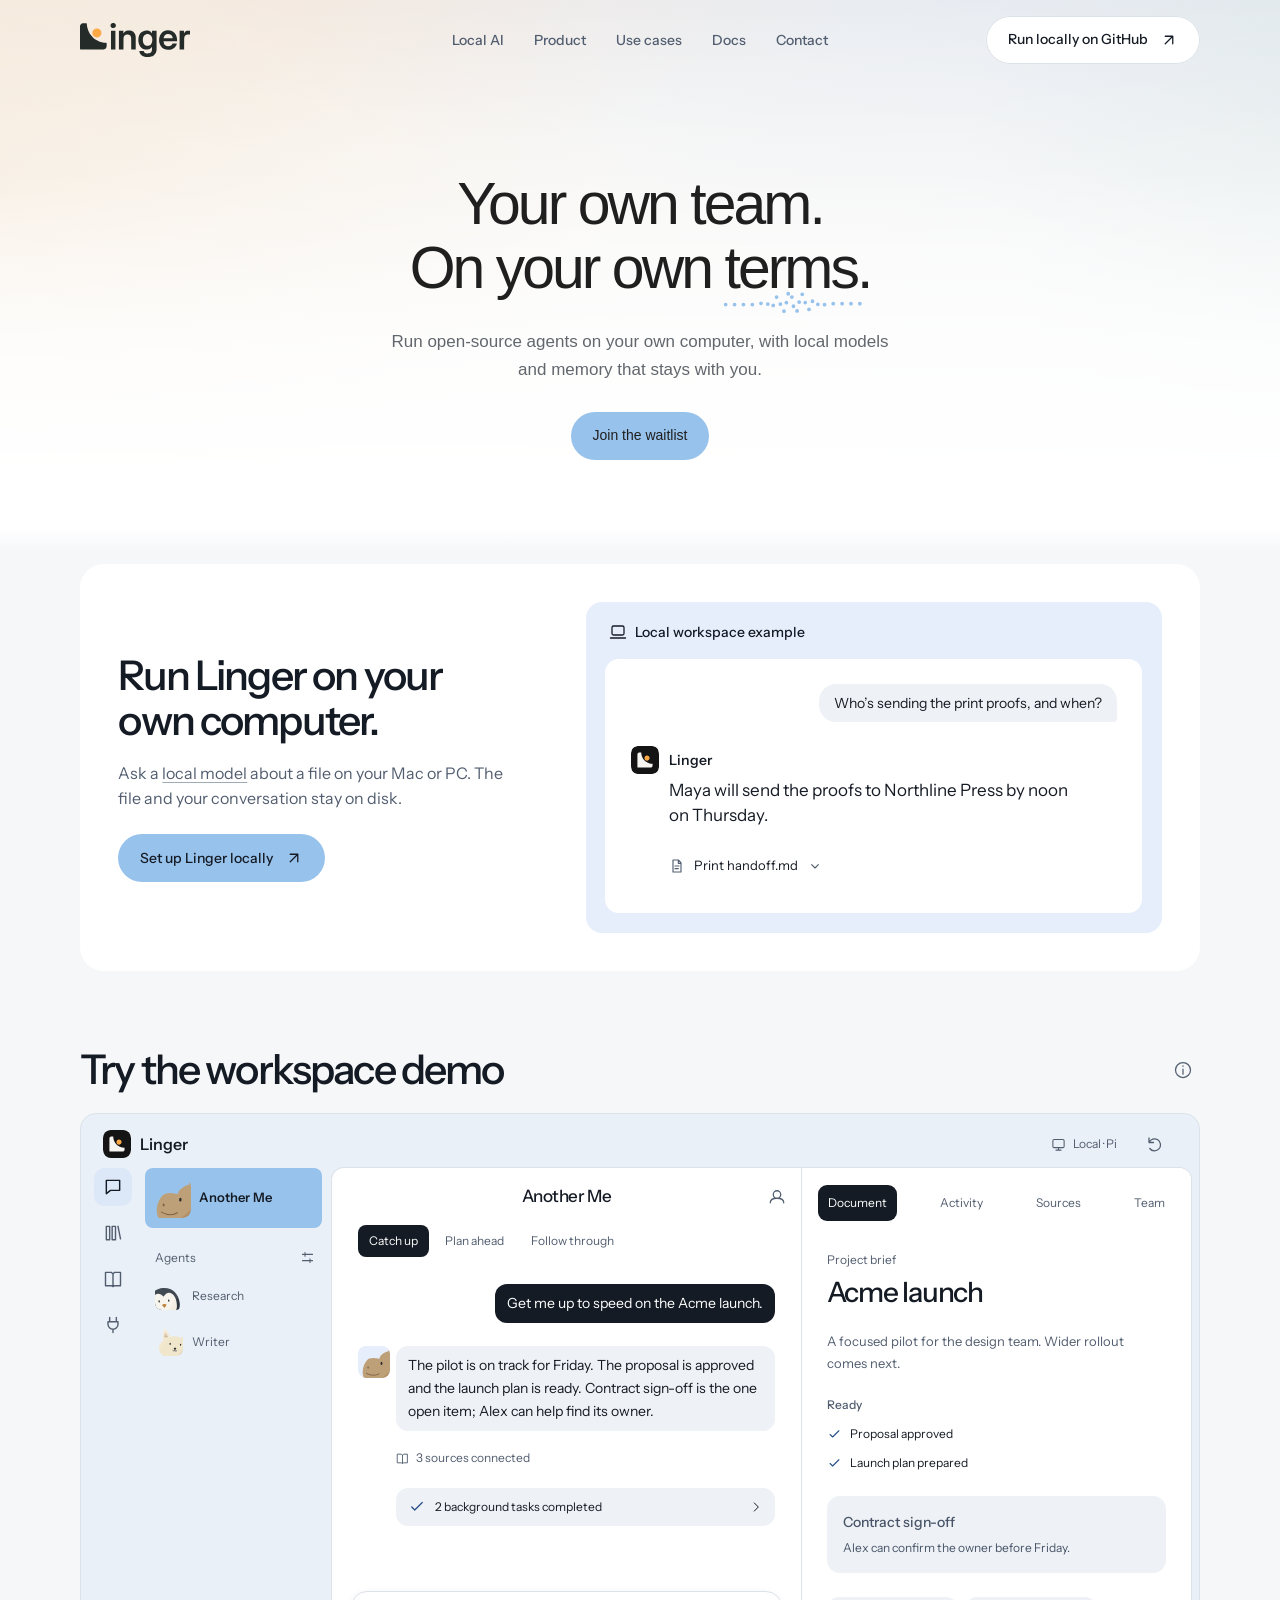
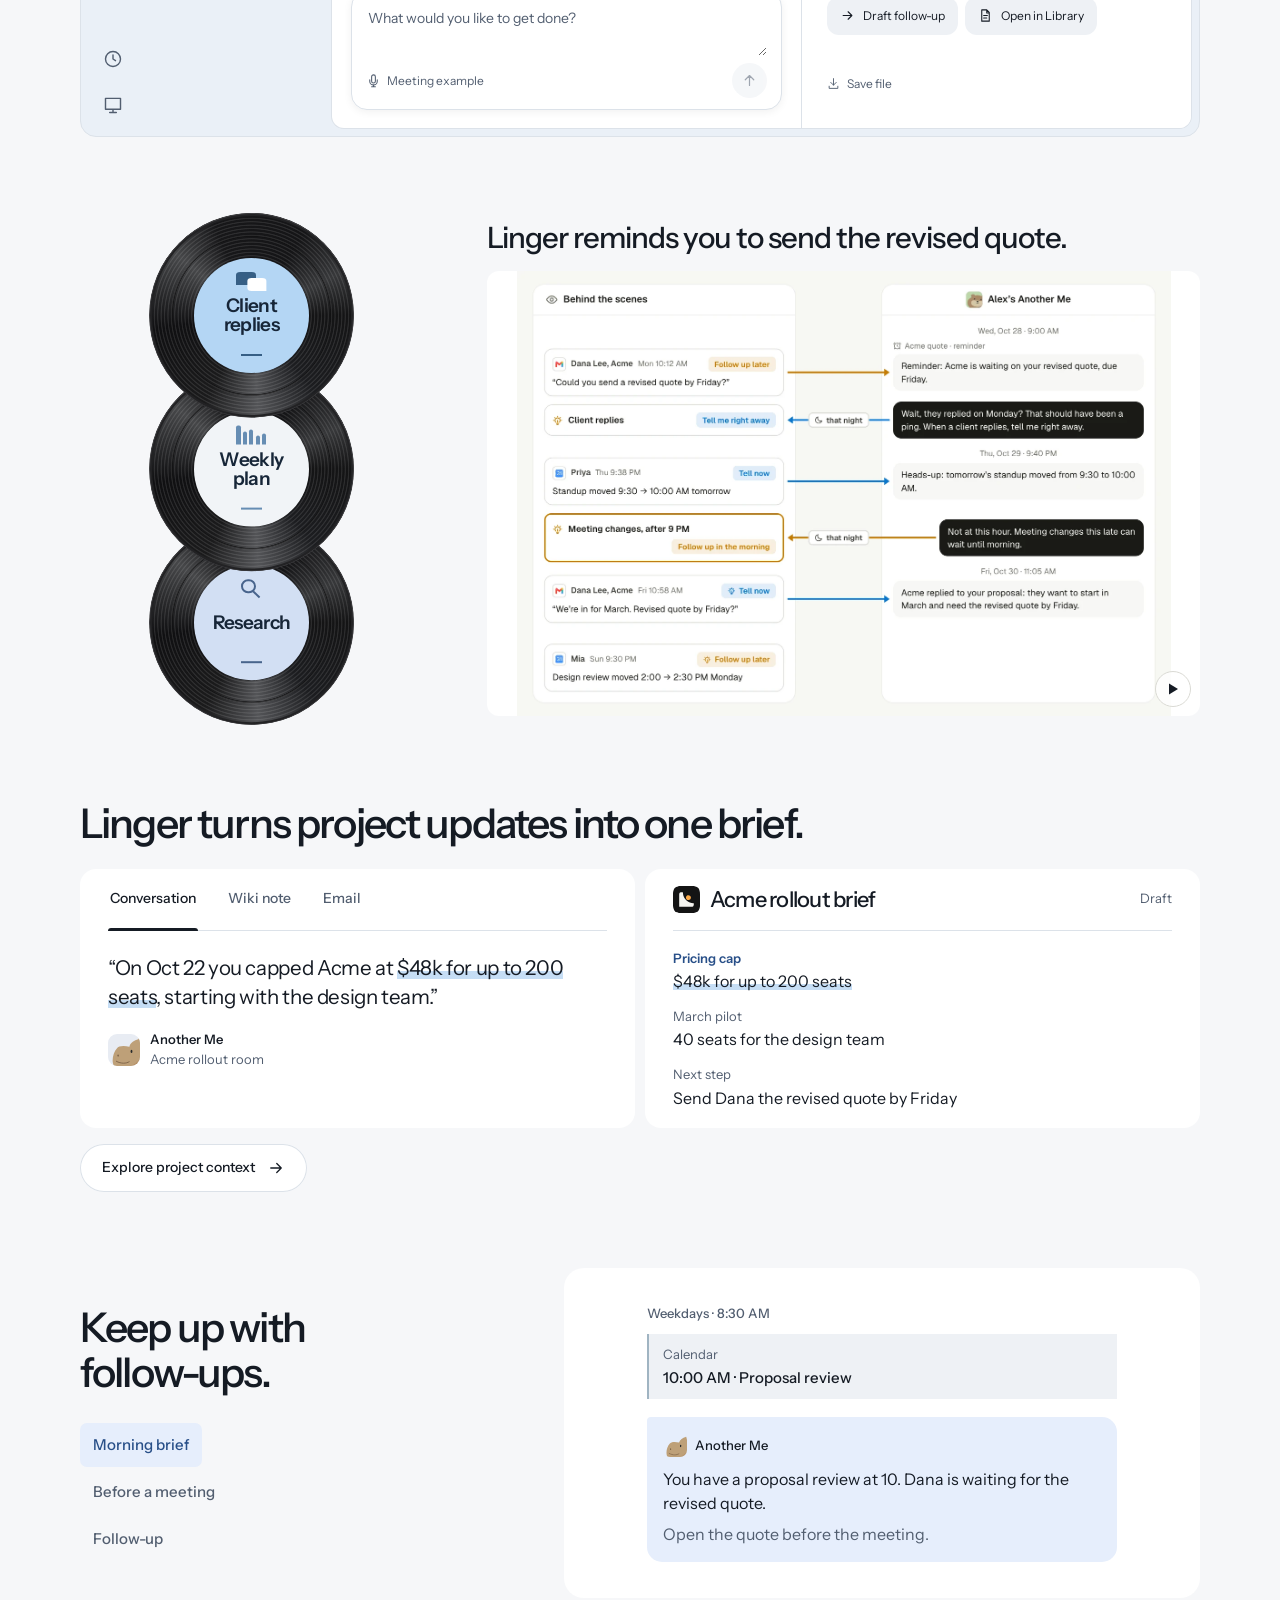
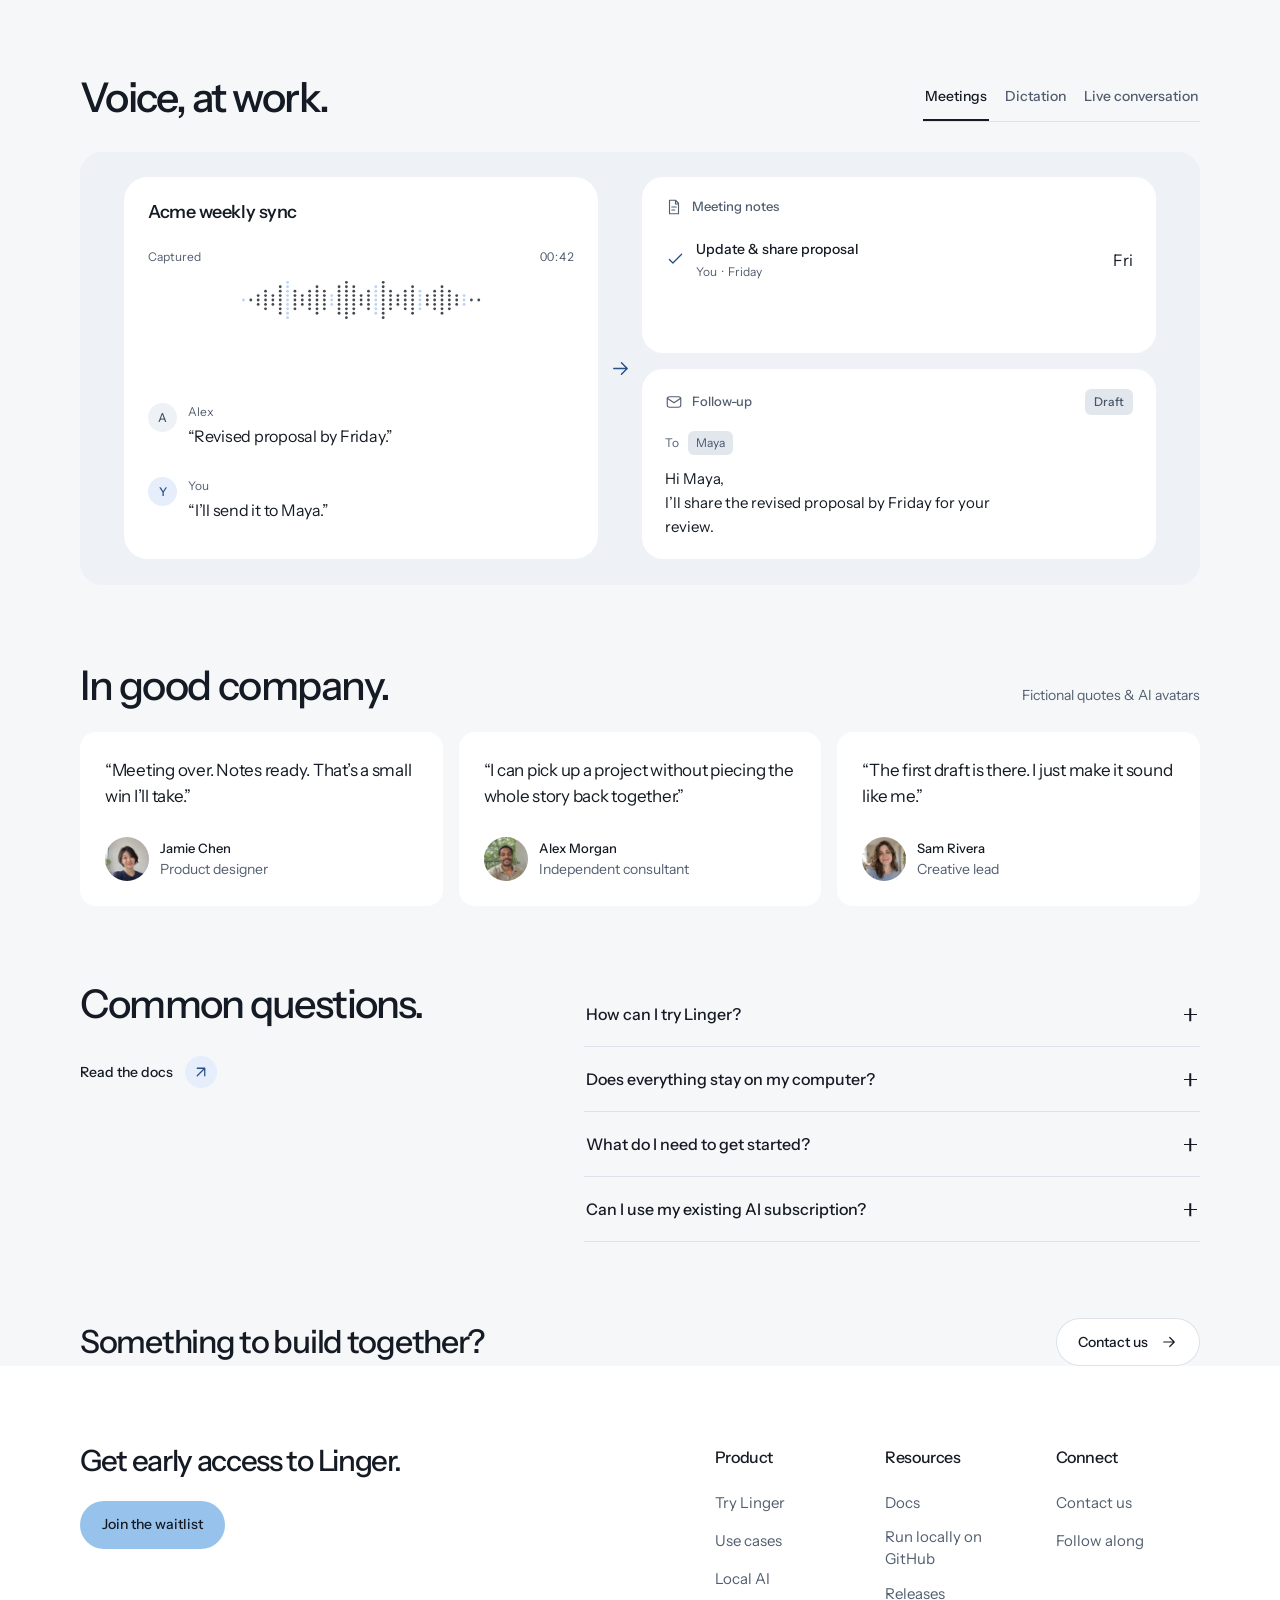
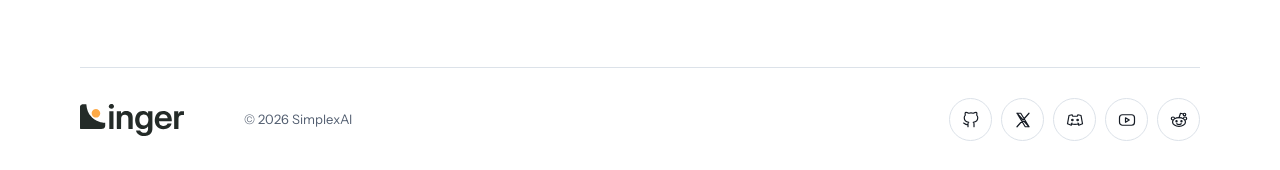
==== commit edf3cc2b: "Highlight the matching brief sentence alongside its source" ====
--- a/index.html
+++ b/index.html
@@ -8,7 +8,7 @@
 <link rel="preload" as="font" type="font/woff2" href="./fonts/Switzer-Variable.woff2" crossorigin>
 <link rel="stylesheet" href="./typography.css?v=728f502668b2">
 <link rel="stylesheet" href="./review-theme.css?v=7ac91b760c91"><link rel="stylesheet" href="./review-demo.css?v=d7884f5a9106"><link rel="stylesheet" href="./review-content.css?v=71283d3bccde"><link rel="stylesheet" href="./review-footer.css?v=79159edae0bf">
-<link rel="stylesheet" href="./product-memory.css?v=8c8a2359a153"><link rel="stylesheet" href="./product-routines.css?v=e3a11dd38c0a"><link rel="stylesheet" href="./product-voice.css?v=0fe1a1039952">
+<link rel="stylesheet" href="./product-memory.css?v=0ab3f2866a32"><link rel="stylesheet" href="./product-routines.css?v=e3a11dd38c0a"><link rel="stylesheet" href="./product-voice.css?v=0fe1a1039952">
 <link rel="stylesheet" href="./customer-notes.css?v=ca4cd74ece69">
 <link rel="stylesheet" href="./action-system.css?v=88b748ac065b">
 
@@ -188,9 +188,9 @@
     <article class="memory-brief" aria-labelledby="memory-brief-title">
       <header><img src="./media/linger-mark.svg" width="27" height="27" alt="Linger"><h3 id="memory-brief-title">Acme rollout brief</h3><span>Draft</span></header>
       <dl>
-        <div id="memory-pricing" data-brief-source="conversation" aria-current="true"><dt>Pricing cap</dt><dd>$48k for up to 200 seats</dd></div>
-        <div id="memory-pilot" data-brief-source="notes"><dt>March pilot</dt><dd>40 seats for the design team</dd></div>
-        <div id="memory-followup" data-brief-source="email"><dt>Next step</dt><dd>Send Dana the revised quote by Friday</dd></div>
+        <div id="memory-pricing" data-brief-source="conversation" aria-current="true"><dt>Pricing cap</dt><dd><span>$48k for up to 200 seats</span></dd></div>
+        <div id="memory-pilot" data-brief-source="notes"><dt>March pilot</dt><dd><span>40 seats for the design team</span></dd></div>
+        <div id="memory-followup" data-brief-source="email"><dt>Next step</dt><dd><span>Send Dana the revised quote by Friday</span></dd></div>
       </dl>
     </article>
   </div>
--- a/product-memory.css
+++ b/product-memory.css
@@ -2,7 +2,7 @@
 .product-memory h2 { margin:0 0 22px; max-width:32ch; font:530 var(--section-title)/1.12 var(--font-body); letter-spacing:-.045em; }
 .memory-workspace {
   --sheet-inset:clamp(16px,2.2vw,28px);
-  --marker:#c8dbfa;
+  --marker:color-mix(in srgb, var(--action) 55%, white);
   display:grid;
   grid-template-columns:repeat(2,minmax(0,1fr));
   gap:10px;
@@ -38,7 +38,13 @@
 /* Reserve room for the longest excerpt as sources change. */
 .memory-excerpt[hidden] { display:block!important; visibility:hidden; opacity:0; pointer-events:none; }
 .memory-excerpt blockquote { margin:0; max-width:36ch; font:400 clamp(18px,1.6vw,22px)/1.45 var(--font-body); letter-spacing:-.018em; text-wrap:pretty; }
-.memory-excerpt mark { padding-inline:.06em; background:linear-gradient(transparent 58%,var(--marker) 58%); color:inherit; box-decoration-break:clone; -webkit-box-decoration-break:clone; }
+.memory-excerpt mark,
+.memory-brief [aria-current=true] dd > span {
+  background:linear-gradient(transparent 64%,var(--marker) 64%,var(--marker) 96%,transparent 96%);
+  color:inherit;
+  -webkit-box-decoration-break:clone;
+  box-decoration-break:clone;
+}
 .excerpt-author { display:flex; align-items:center; gap:10px; margin-top:18px; }
 .excerpt-author img, .excerpt-avatar { width:32px; height:32px; flex-shrink:0; border-radius:9px; }
 .excerpt-author img, .excerpt-avatar--wiki { background:#e8ecf3; }
@@ -52,11 +58,10 @@
 .memory-brief header img { border-radius:6px; }
 .memory-brief h3 { font:500 clamp(18px,1.7vw,22px)/1.2 var(--font-body); letter-spacing:-.035em; }
 .memory-brief header > span { margin-left:auto; color:var(--muted); font-size:13px; }
-.memory-brief dl { display:grid; gap:2px; margin:14px 0 0; }
-.memory-brief dl > div { border-inline-start:3px solid transparent; padding:7px 12px; }
-.memory-brief dl > div[aria-current=true] { border-color:var(--accent-ink); background:var(--accent-soft); }
+.memory-brief dl { display:grid; gap:14px; margin:18px 0 2px; }
 .memory-brief dt { color:var(--muted); font-size:13px; line-height:1.4; }
-.memory-brief dd { margin:2px 0 0; font-size:16px; line-height:1.4; }
+.memory-brief [aria-current=true] dt { color:var(--accent-ink); font-weight:600; }
+.memory-brief dd { margin:3px 0 0; font-size:16px; line-height:1.45; }
 .product-memory > .btn { display:flex; width:fit-content; margin:16px 0 0; }
 @media(max-width:760px) {
   .product-memory h2 { margin-bottom:20px; }
@@ -65,11 +70,10 @@
   .memory-sources, .memory-brief header { min-height:50px; }
   .memory-excerpt { padding-block:14px 0; }
   .excerpt-author { margin-top:12px; }
-  .memory-brief dl { margin-top:8px; }
+  .memory-brief dl { margin-top:14px; }
 }
 @media(forced-colors:active) {
   .memory-input, .memory-brief { outline:1px solid CanvasText; }
   .memory-sources button[aria-selected=true] { text-decoration:underline; }
-  .memory-excerpt mark { text-decoration:underline; }
-  .memory-brief dl > div[aria-current=true] { border-color:Highlight; }
+  .memory-excerpt mark, .memory-brief [aria-current=true] dd > span { text-decoration:underline; text-underline-offset:.15em; }
 }
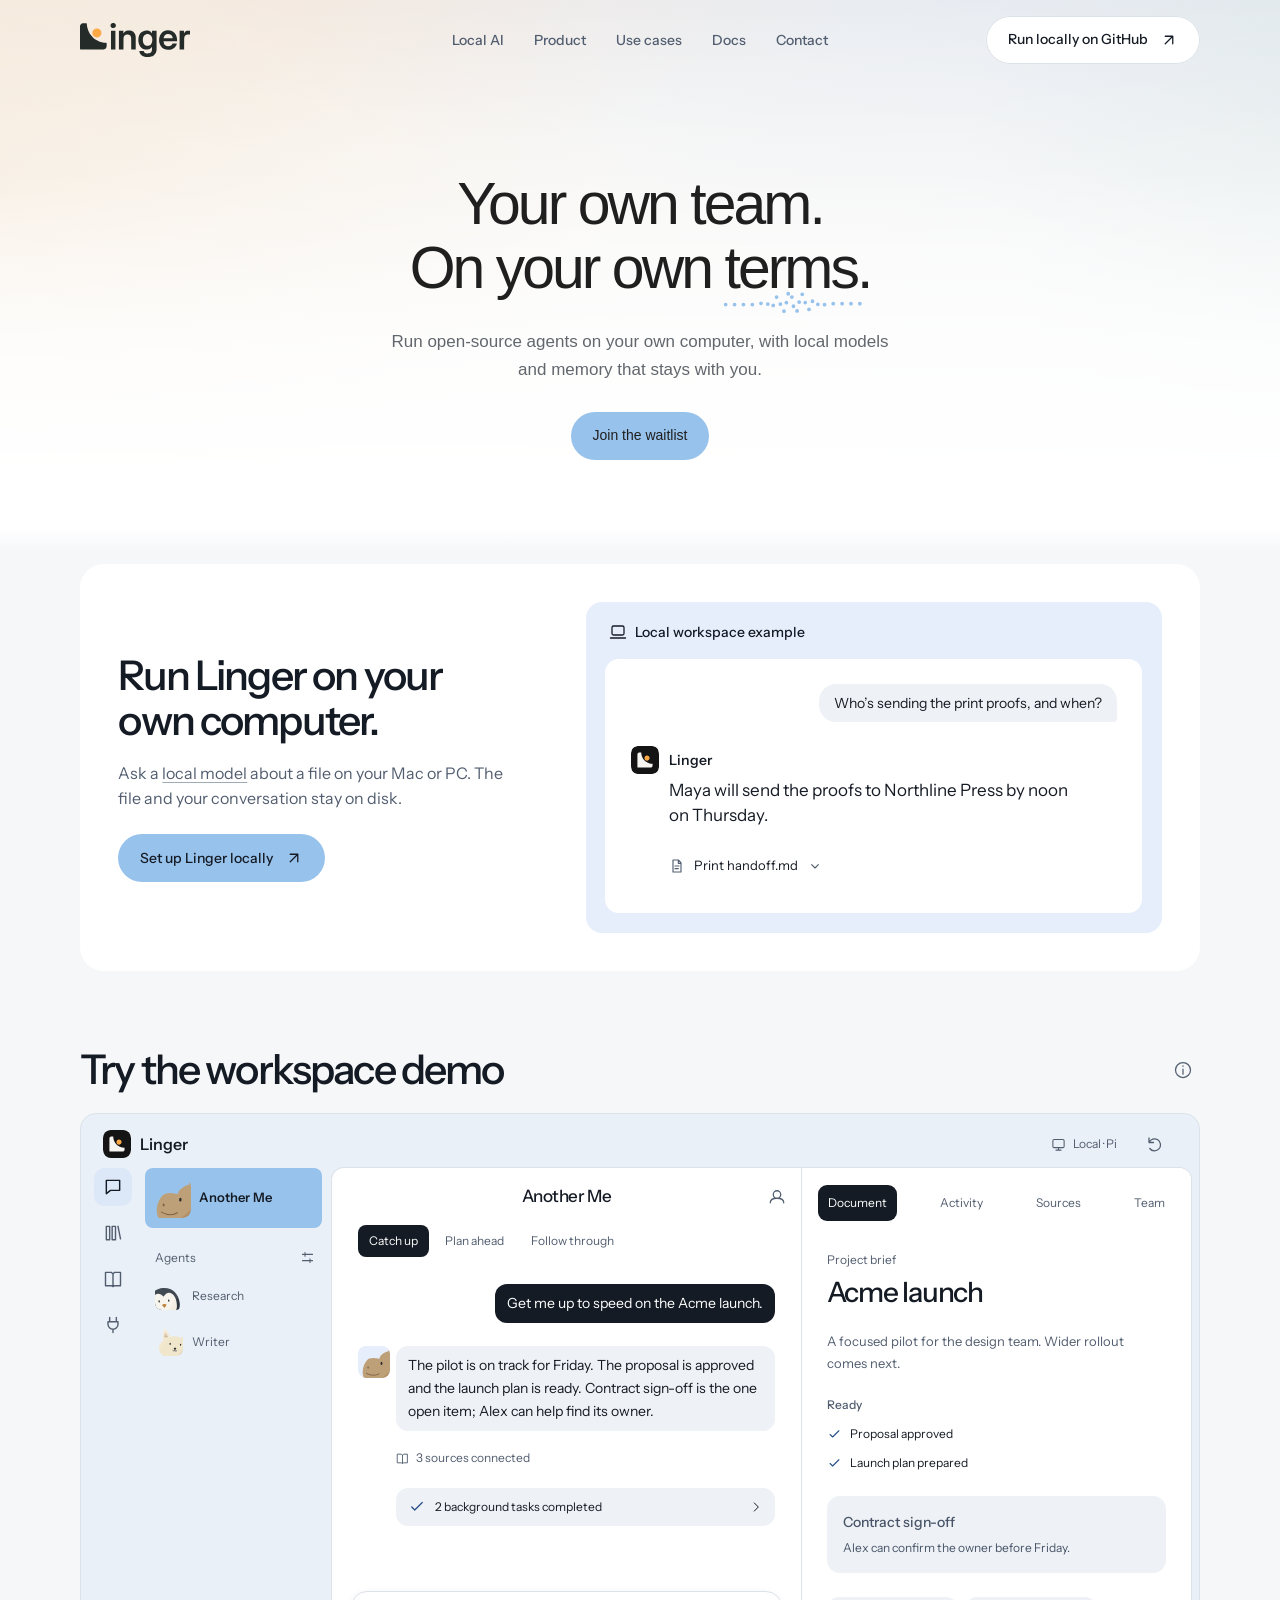
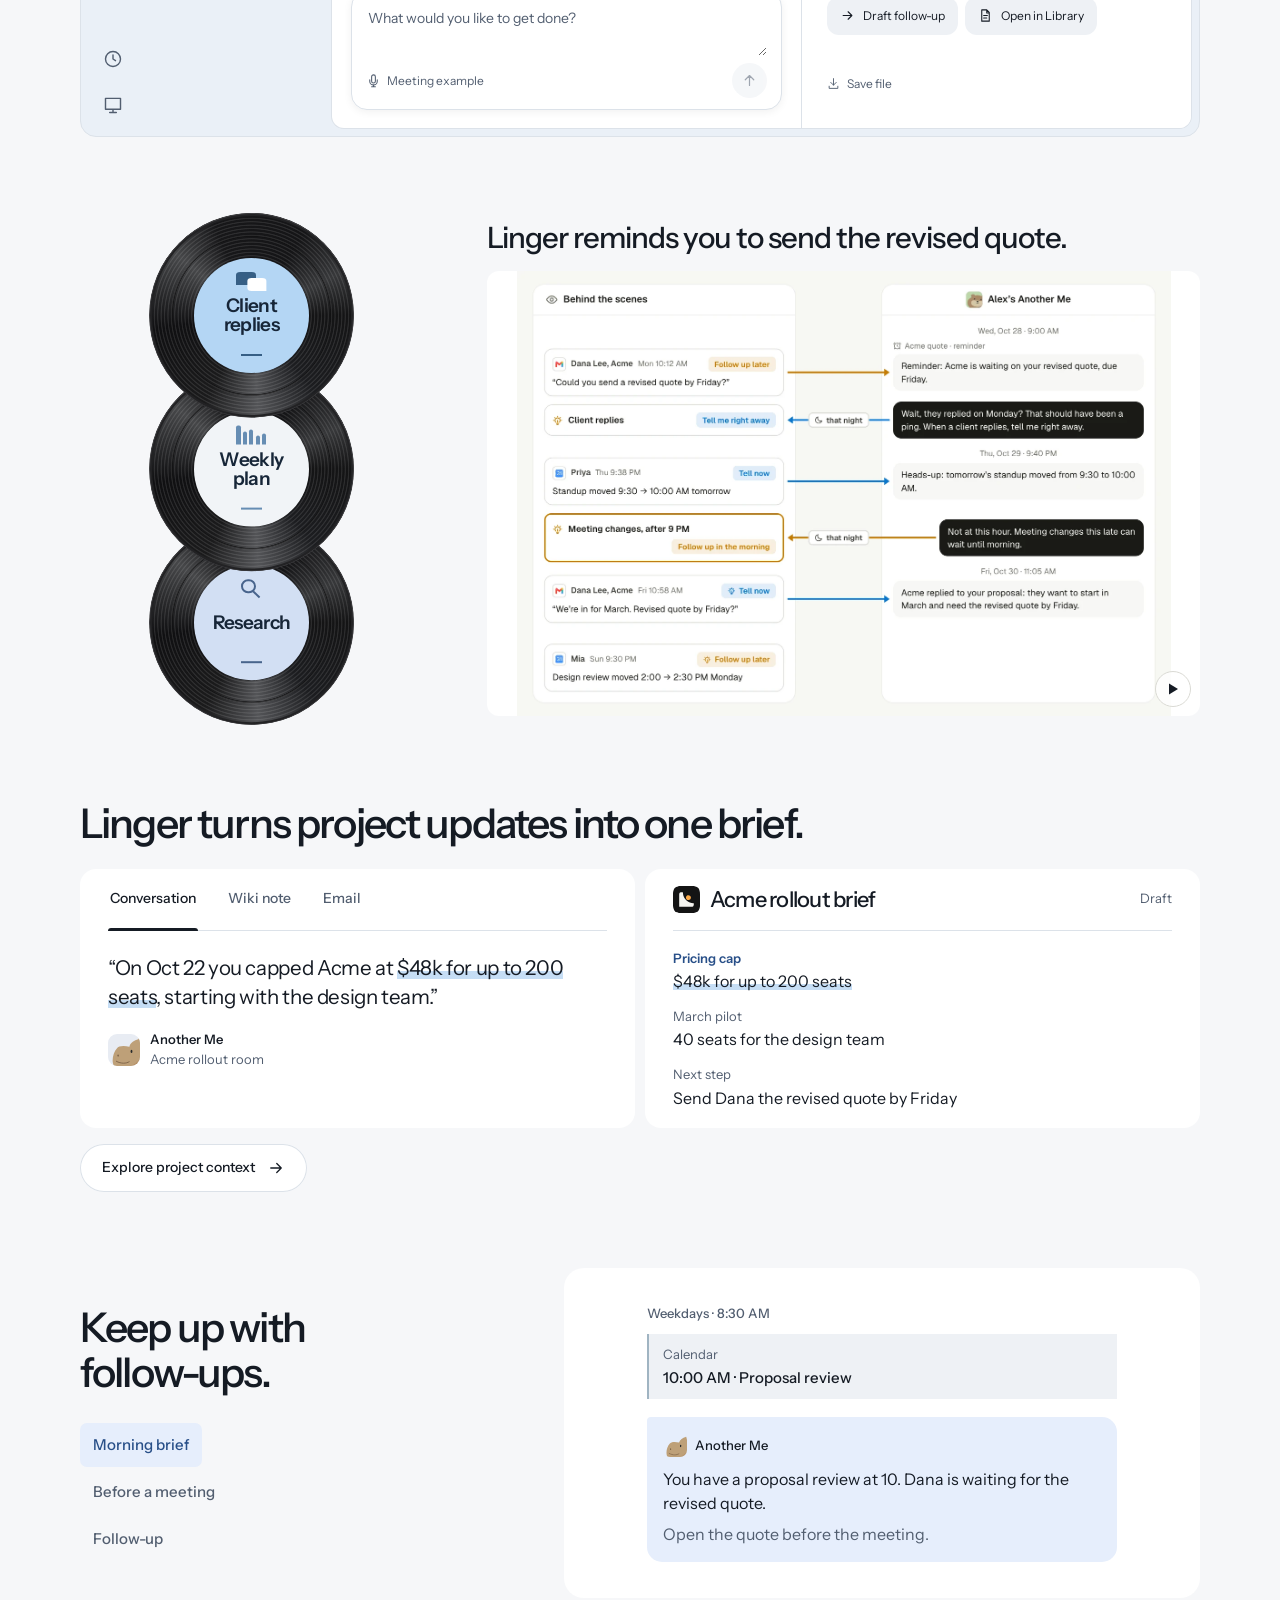
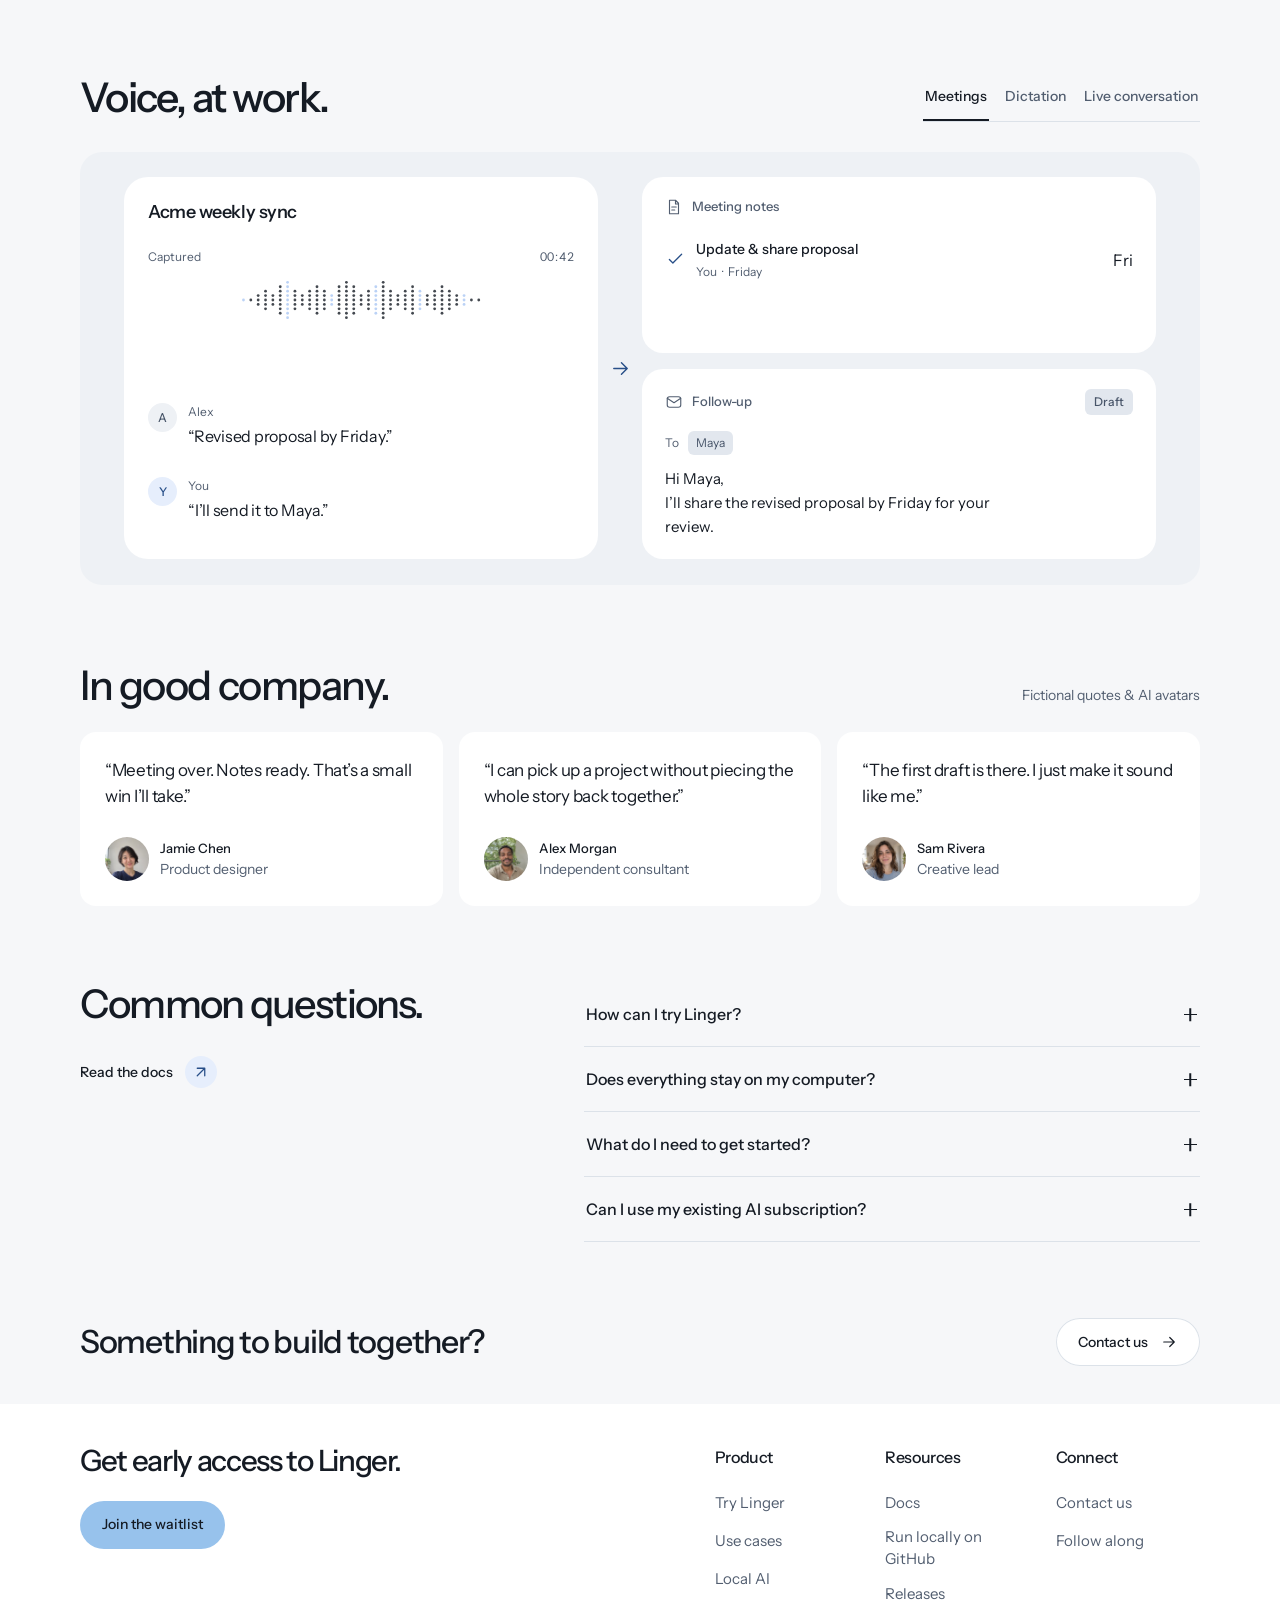
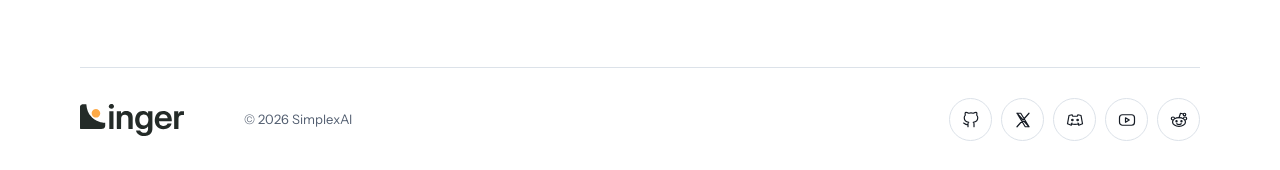
==== commit def2cdd9: "Center the background transition between the contact row and footer" ====
--- a/index.html
+++ b/index.html
@@ -7,7 +7,7 @@
 <link rel="icon" type="image/svg+xml" href="./media/linger-mark.svg">
 <link rel="preload" as="font" type="font/woff2" href="./fonts/Switzer-Variable.woff2" crossorigin>
 <link rel="stylesheet" href="./typography.css?v=728f502668b2">
-<link rel="stylesheet" href="./review-theme.css?v=7ac91b760c91"><link rel="stylesheet" href="./review-demo.css?v=d7884f5a9106"><link rel="stylesheet" href="./review-content.css?v=71283d3bccde"><link rel="stylesheet" href="./review-footer.css?v=79159edae0bf">
+<link rel="stylesheet" href="./review-theme.css?v=7ac91b760c91"><link rel="stylesheet" href="./review-demo.css?v=d7884f5a9106"><link rel="stylesheet" href="./review-content.css?v=71283d3bccde"><link rel="stylesheet" href="./review-footer.css?v=bc799f6aad34">
 <link rel="stylesheet" href="./product-memory.css?v=0ab3f2866a32"><link rel="stylesheet" href="./product-routines.css?v=e3a11dd38c0a"><link rel="stylesheet" href="./product-voice.css?v=0fe1a1039952">
 <link rel="stylesheet" href="./customer-notes.css?v=ca4cd74ece69">
 <link rel="stylesheet" href="./action-system.css?v=88b748ac065b">
--- a/review-footer.css
+++ b/review-footer.css
@@ -33,12 +33,13 @@
 .review-download__help { display: flex; align-items: center; justify-content: space-between; gap: 12px 24px; margin-top: 17px; }
 .review-download__help p { margin: 0; font-size: 13px; color: var(--muted); line-height: 1.6; }
 .review-download__help p a { color: var(--ink); text-decoration: underline; text-underline-offset: 3px; }
-.review-contact { display: flex; align-items: center; justify-content: space-between; gap: 30px; }
+/* Split the section gap across the gray contact area and the white footer. */
+.review-contact { display: flex; align-items: center; justify-content: space-between; gap: 30px; padding-block-end: calc(var(--section-gap) / 2); }
 .review-contact h2 { margin: 0; font-size: clamp(26px,2.6vw,32px); line-height: 1.2; font-weight: 500; letter-spacing: -.04em; }
 
 /* Footer: a spacious invitation, three columns and one quiet utility line. */
 .review-footer { position: relative; overflow: hidden; background: #fff; isolation: isolate; }
-.review-footer__inner { padding-top: var(--section-gap); padding-bottom: 28px; }
+.review-footer__inner { padding-block-start: calc(var(--section-gap) / 2); padding-block-end: 28px; }
 .review-footer__top { display: grid; grid-template-columns: minmax(0,1.15fr) minmax(0,1fr); gap: clamp(44px,6vw,80px); padding-bottom: 54px; }
 .review-newsletter { min-width: 0; scroll-margin-top: 120px; }
 .review-newsletter h2 { margin: 0; color: var(--ink); font-size: clamp(28px,2.3vw,32px); font-weight: 500; line-height: 1.25; letter-spacing: -.045em; }
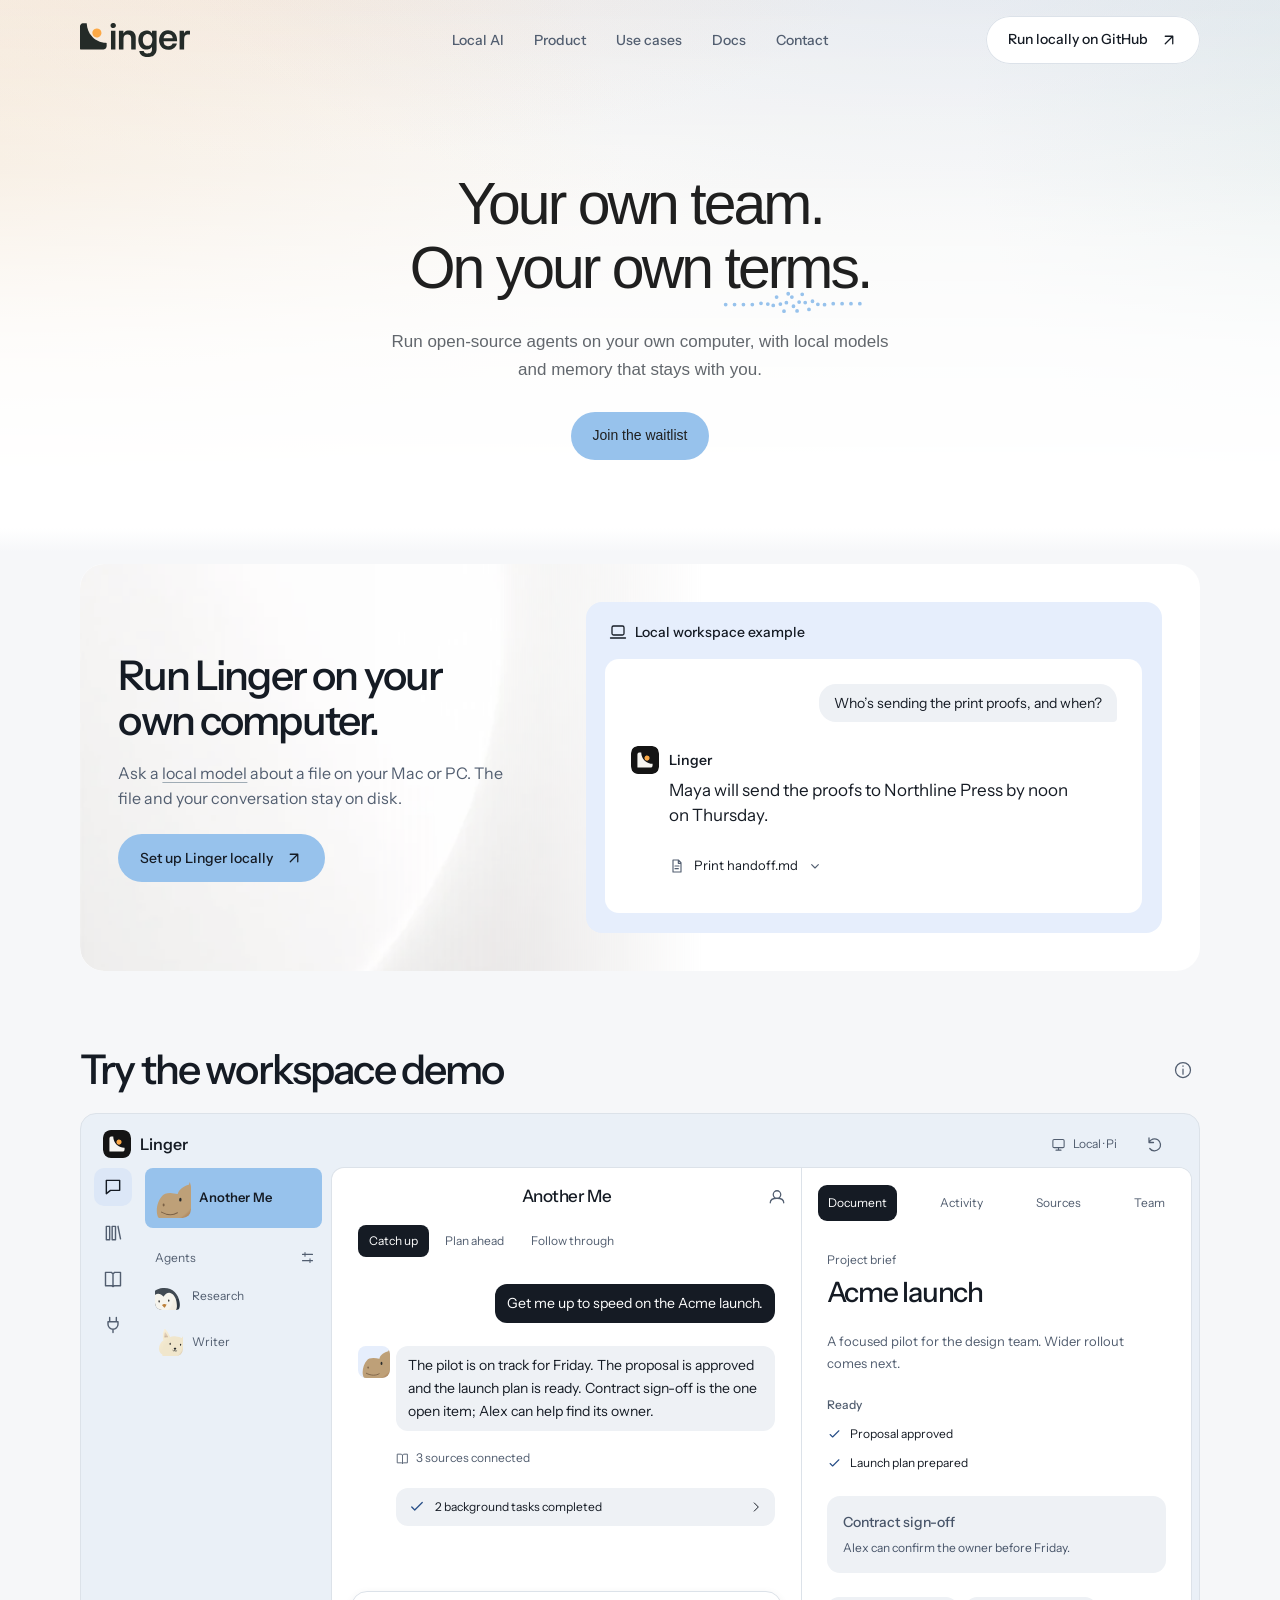
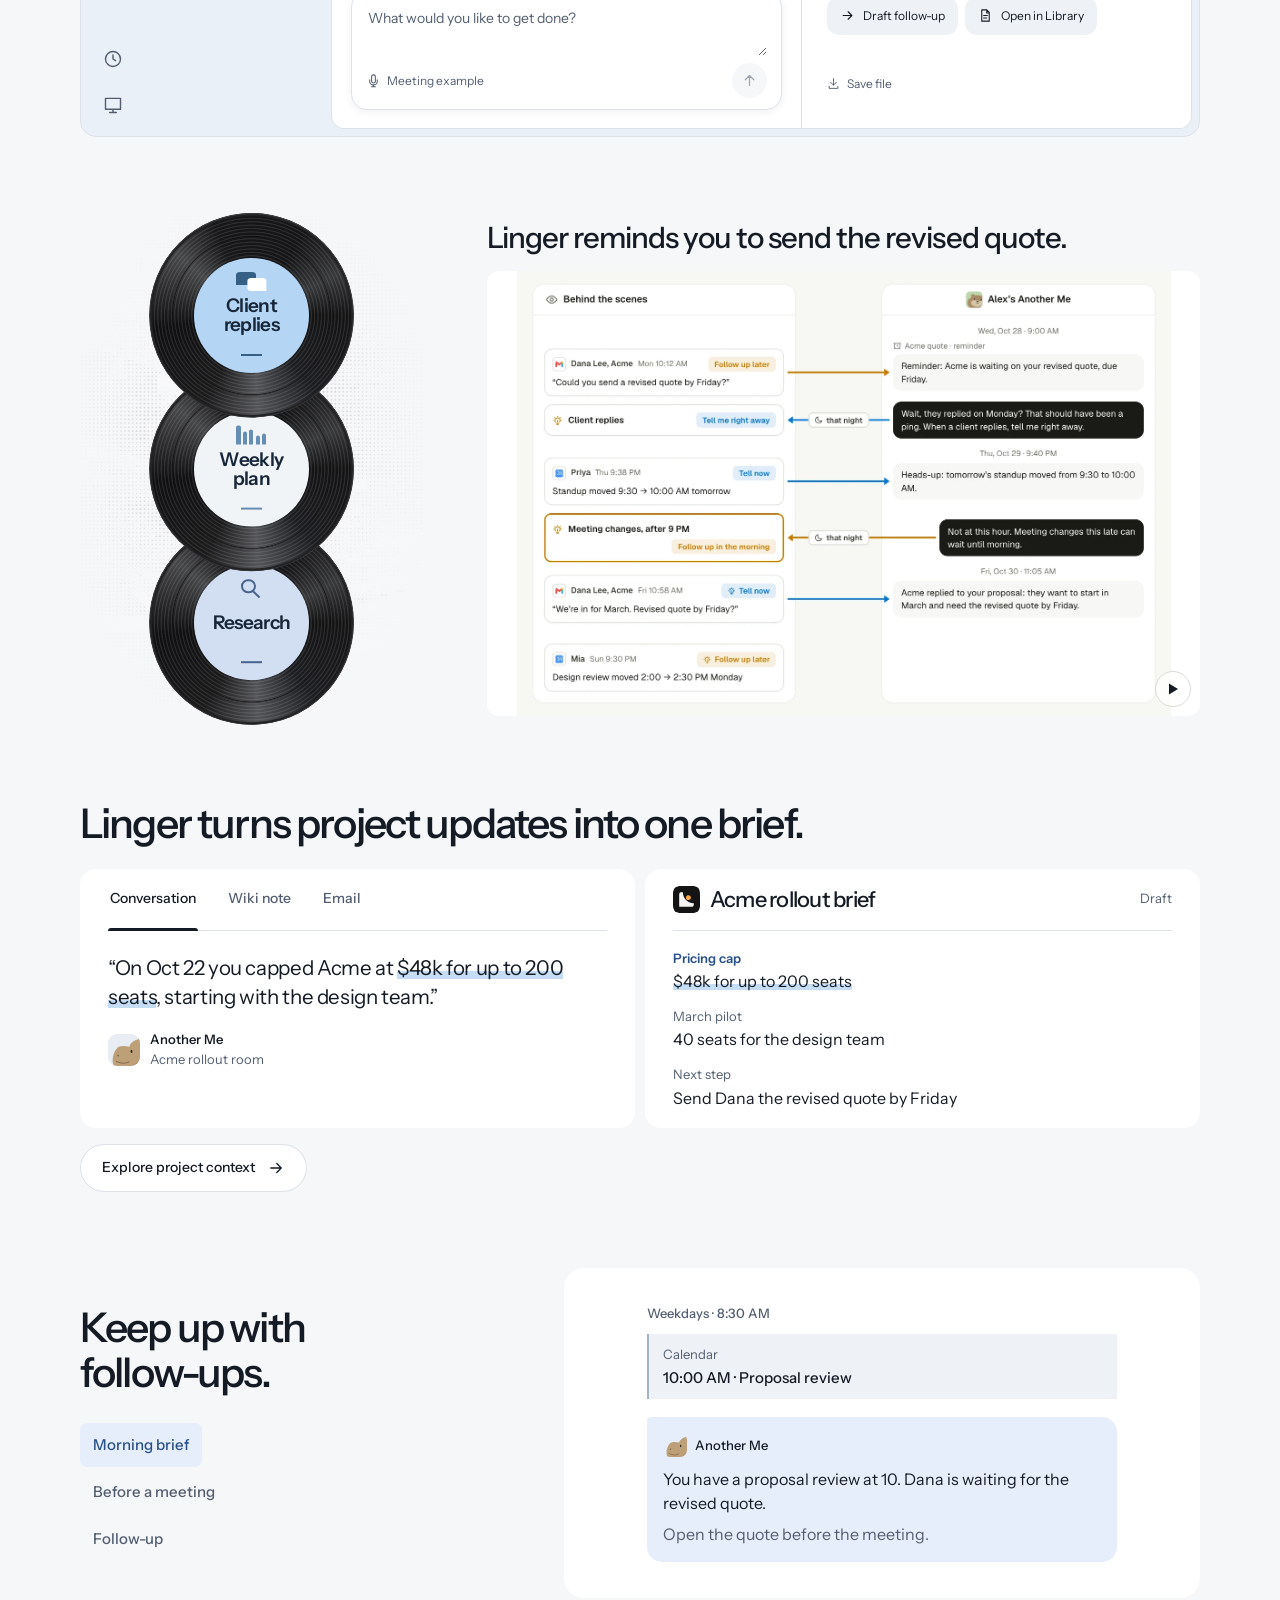
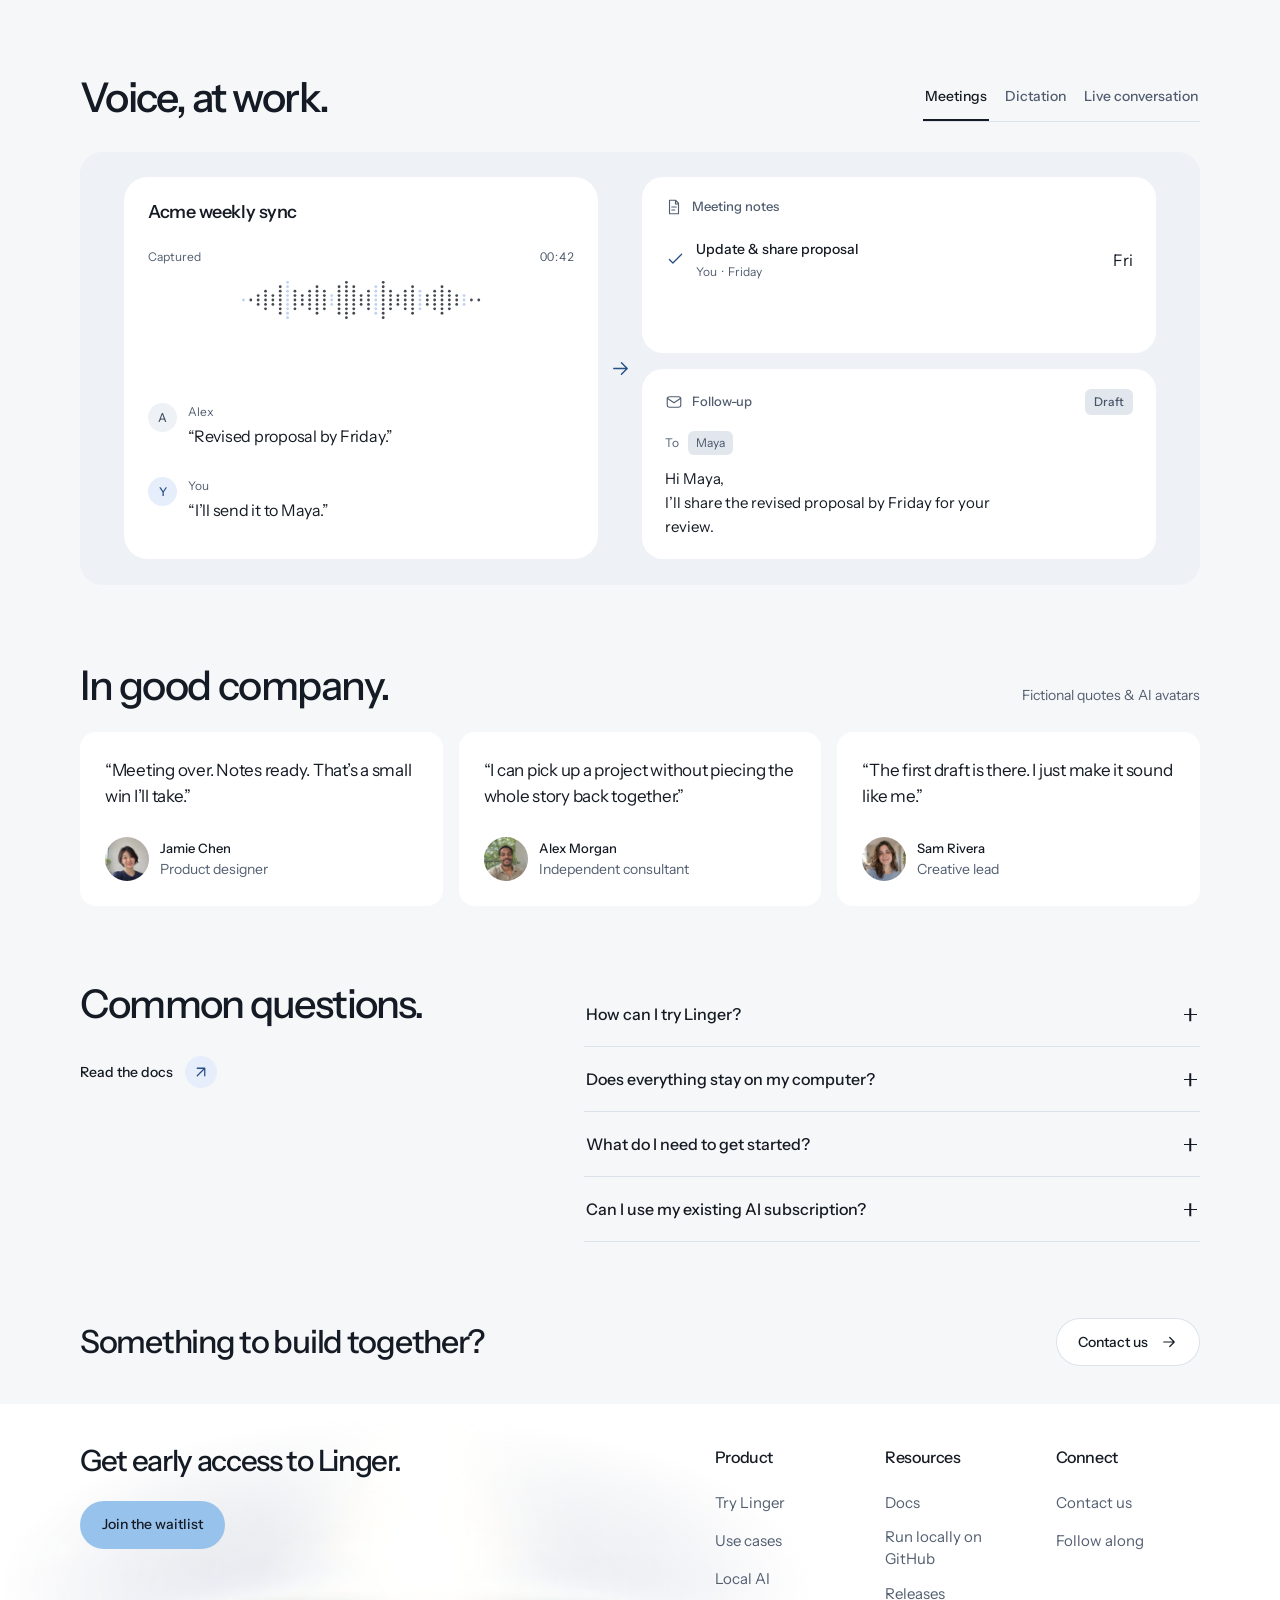
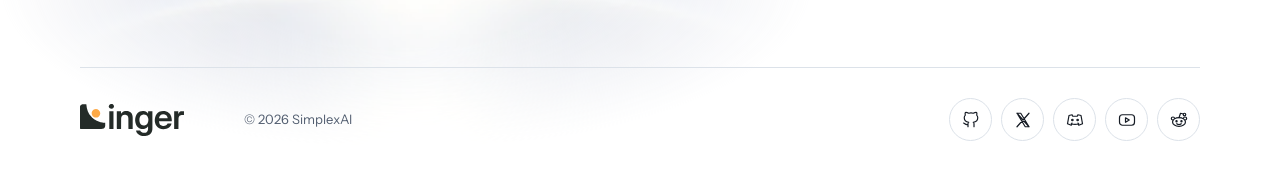
==== commit 29022a80: "Add subtle local light and print textures to three landing page sections" ====
--- a/index.html
+++ b/index.html
@@ -7,7 +7,7 @@
 <link rel="icon" type="image/svg+xml" href="./media/linger-mark.svg">
 <link rel="preload" as="font" type="font/woff2" href="./fonts/Switzer-Variable.woff2" crossorigin>
 <link rel="stylesheet" href="./typography.css?v=728f502668b2">
-<link rel="stylesheet" href="./review-theme.css?v=7ac91b760c91"><link rel="stylesheet" href="./review-demo.css?v=d7884f5a9106"><link rel="stylesheet" href="./review-content.css?v=71283d3bccde"><link rel="stylesheet" href="./review-footer.css?v=bc799f6aad34">
+<link rel="stylesheet" href="./review-theme.css?v=7ac91b760c91"><link rel="stylesheet" href="./review-demo.css?v=d7884f5a9106"><link rel="stylesheet" href="./review-content.css?v=072bec7dcd8f"><link rel="stylesheet" href="./review-footer.css?v=39b11b9b26cf">
 <link rel="stylesheet" href="./product-memory.css?v=0ab3f2866a32"><link rel="stylesheet" href="./product-routines.css?v=e3a11dd38c0a"><link rel="stylesheet" href="./product-voice.css?v=0fe1a1039952">
 <link rel="stylesheet" href="./customer-notes.css?v=ca4cd74ece69">
 <link rel="stylesheet" href="./action-system.css?v=88b748ac065b">
--- a/review-content.css
+++ b/review-content.css
@@ -143,6 +143,33 @@
 }
 .on-device { display: grid; grid-template-columns: minmax(0,.84fr) minmax(0,1.16fr); align-items: center;
   gap: clamp(24px,4vw,58px); padding: clamp(20px,3vw,40px); background: var(--paper); border-radius: 24px; }
+
+@media screen and (forced-colors: none) {
+  .on-device, .scene-gallery { position: relative; isolation: isolate; }
+  .on-device::before, .scene-gallery::before {
+    content: "";
+    position: absolute;
+    z-index: -1;
+    pointer-events: none;
+    background-repeat: no-repeat;
+    background-size: cover;
+  }
+  .on-device::before {
+    inset: 0 42% 0 0;
+    border-radius: inherit;
+    background-image: url('./media/paper-arc.webp');
+    background-position: 50% 76%;
+    mask-image: linear-gradient(to right, black 45%, rgb(0 0 0 / .88) 65%, transparent 96%);
+    opacity: .5;
+  }
+  .scene-gallery::before {
+    inset: 0;
+    background-image: url('./media/printed-dots.webp');
+    background-position: 50% 53%;
+    mask-image: radial-gradient(ellipse 63% 60% at 50% 50%, black 42%, transparent 92%);
+    opacity: .17;
+  }
+}
 
 .on-device__copy > .btn { margin-top:24px; }
 .on-device__copy p a { text-decoration: underline; text-decoration-color: #a0acb5; text-underline-offset: .16em; }
@@ -177,6 +204,8 @@
 @media (max-width: 760px) {
   .everyday-scenes__heading { margin-bottom: 32px; }
   .on-device { grid-template-columns: minmax(0,1fr); gap: 22px; padding: clamp(14px,4vw,24px); }
+  .on-device::before { inset: 0; background-position: 50% 57%; mask-image: linear-gradient(black 12%, transparent 68%); opacity: .38; }
+  .scene-gallery::before { opacity: .12; }
   .device-boundary { padding: 12px; border-radius: 14px; }
   .local-source { margin-left: 0; }
 }
--- a/review-footer.css
+++ b/review-footer.css
@@ -39,6 +39,20 @@
 
 /* Footer: a spacious invitation, three columns and one quiet utility line. */
 .review-footer { position: relative; overflow: hidden; background: #fff; isolation: isolate; }
+@media screen and (forced-colors: none) {
+  .review-footer::before {
+    content: '';
+    position: absolute;
+    z-index: -1;
+    pointer-events: none;
+    inset: 0 auto auto 0;
+    width: min(66%, 900px);
+    height: min(100%, 360px);
+    background: url('./media/pearl-light.webp') no-repeat 50% 57% / cover;
+    mask-image: radial-gradient(ellipse 53% 51% at 48% 50%, black 35%, transparent 91%);
+    opacity: .46;
+  }
+}
 .review-footer__inner { padding-block-start: calc(var(--section-gap) / 2); padding-block-end: 28px; }
 .review-footer__top { display: grid; grid-template-columns: minmax(0,1.15fr) minmax(0,1fr); gap: clamp(44px,6vw,80px); padding-bottom: 54px; }
 .review-newsletter { min-width: 0; scroll-margin-top: 120px; }
@@ -140,6 +154,7 @@
  .review-subscribe button { min-width: 112px; padding-inline: 17px; }
 }
 @media (max-width:760px) {
+ .review-footer::before { width: 100%; height: 215px; opacity: .34; }
  .review-footer__top { grid-template-columns: 1fr; gap: 37px; padding-bottom: 33px; }
  .review-newsletter h2 { font-size: clamp(28px,6.5vw,37px); max-width: 500px; }
  
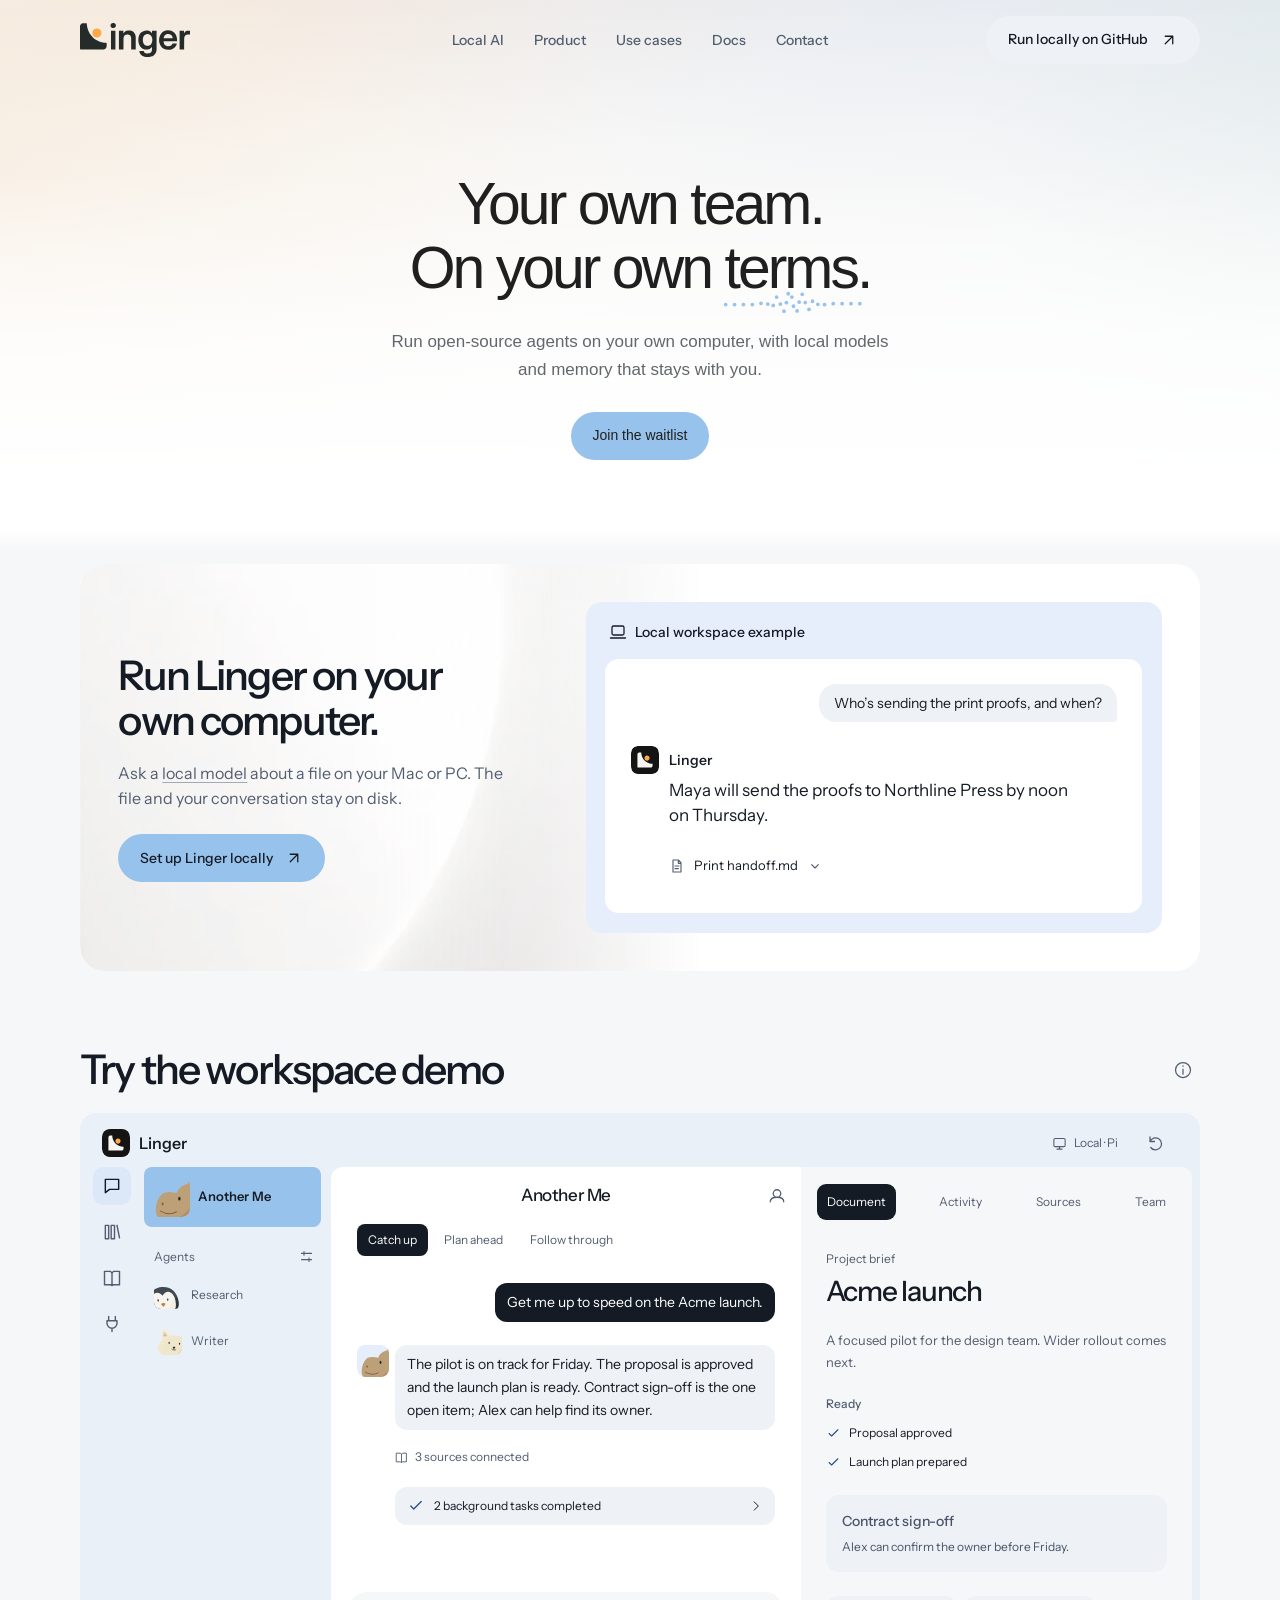
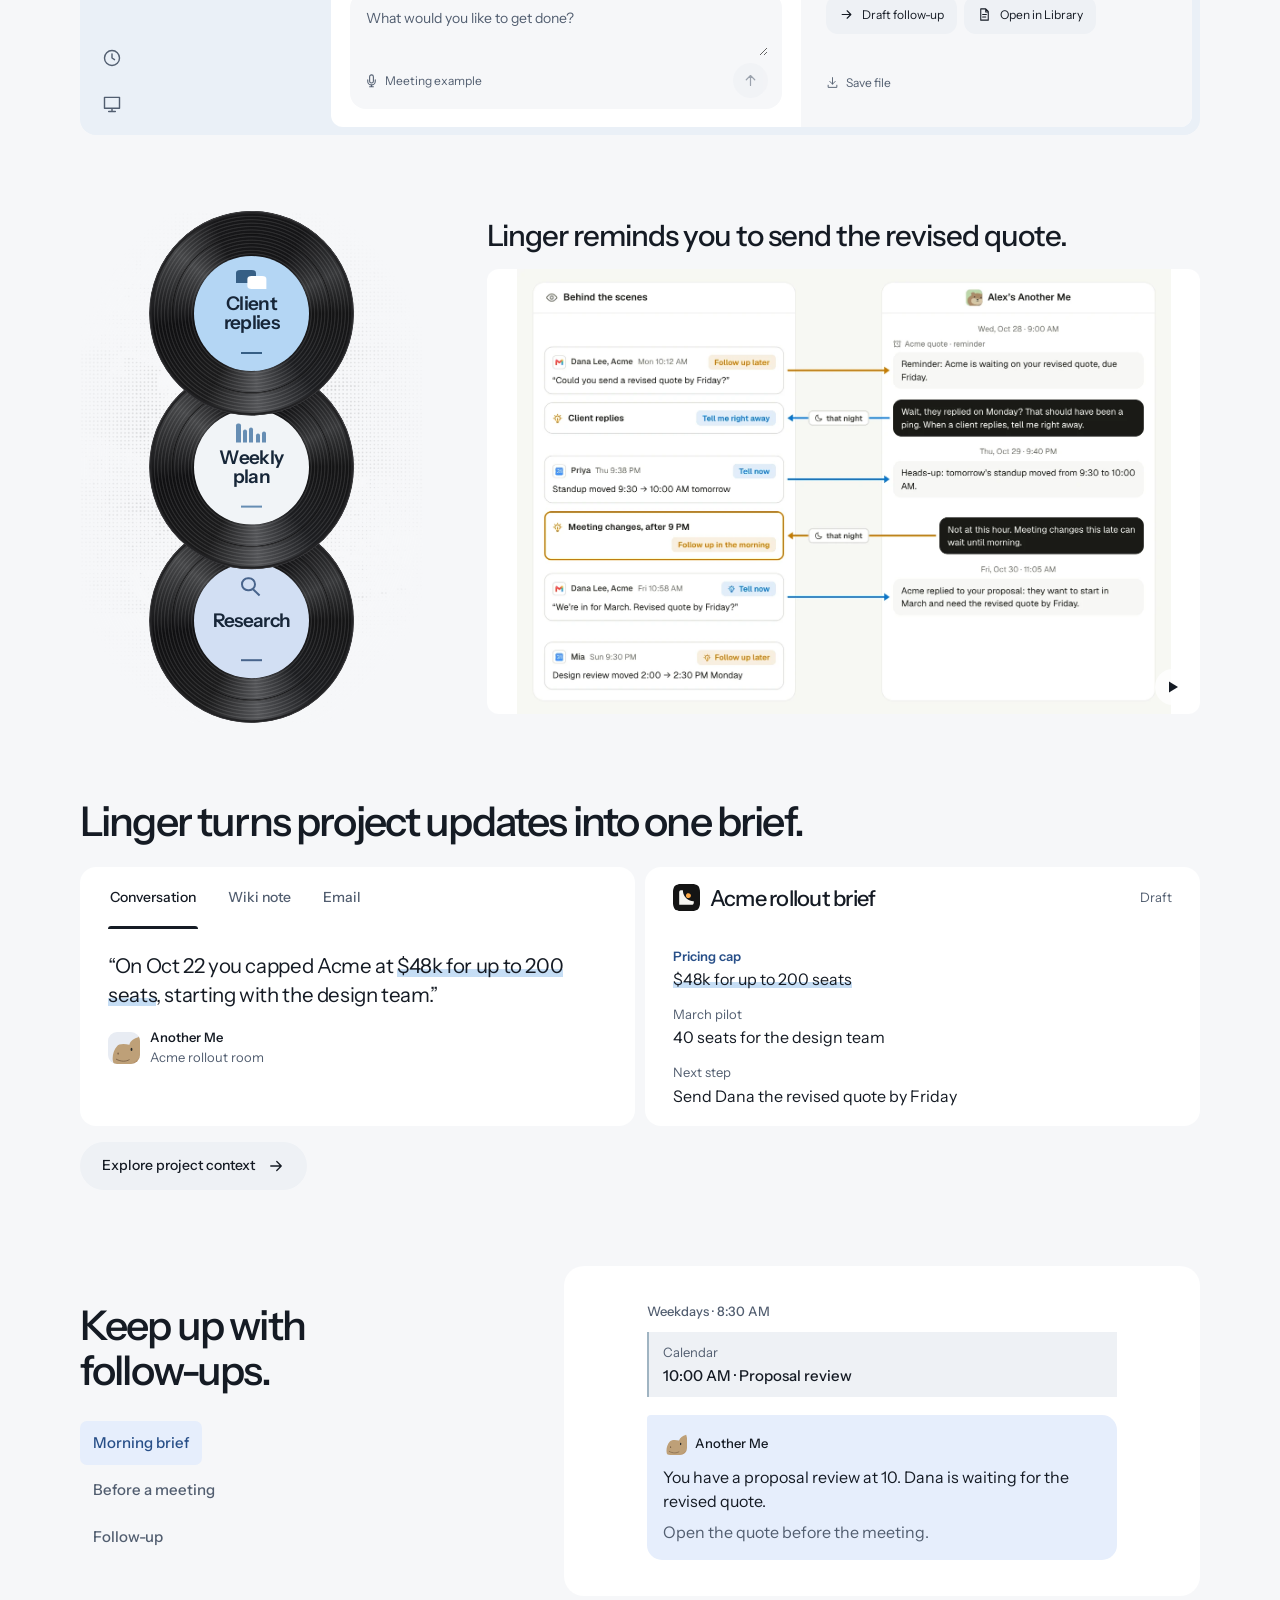
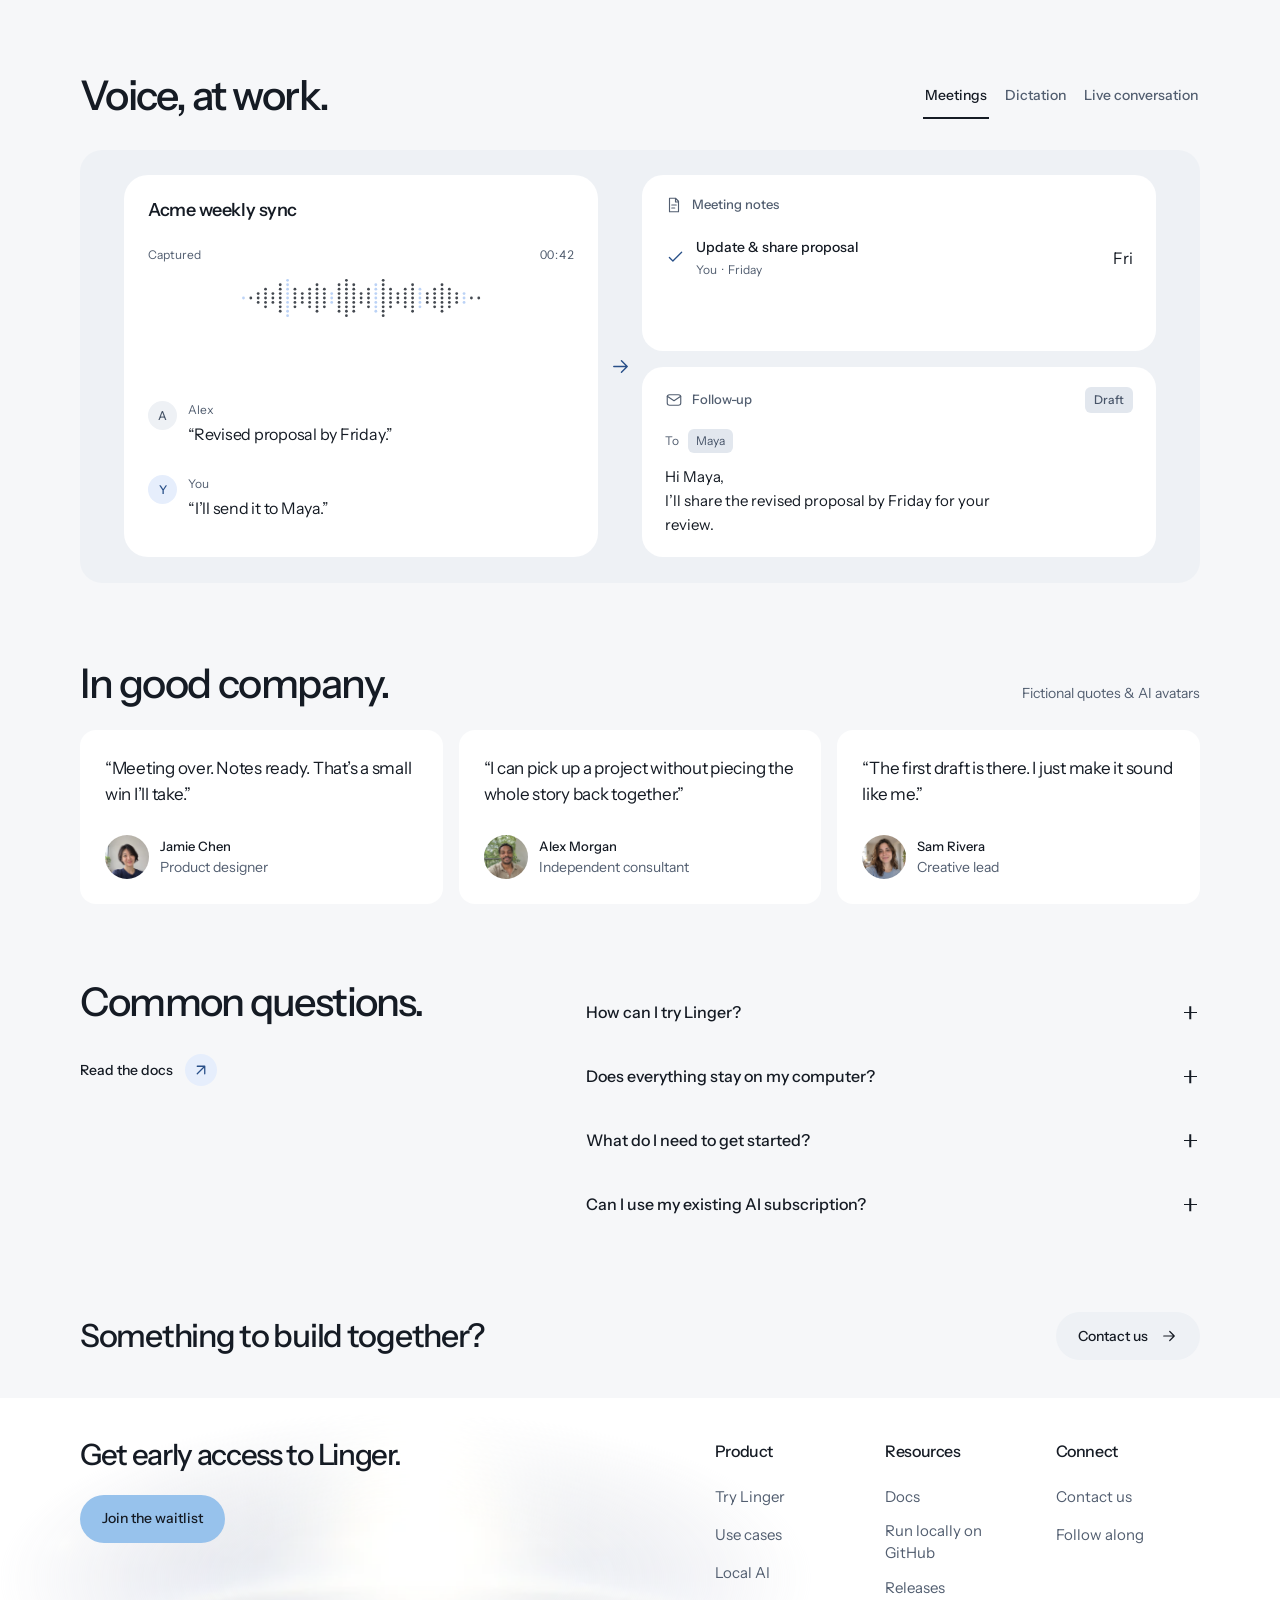
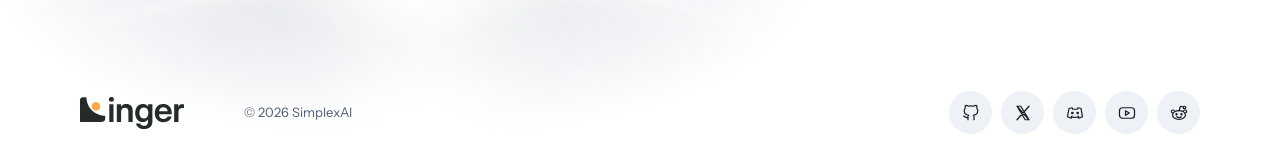
==== commit cf354325: "Use borderless surfaces and a lightly frosted sticky header" ====
--- a/index.html
+++ b/index.html
@@ -7,10 +7,10 @@
 <link rel="icon" type="image/svg+xml" href="./media/linger-mark.svg">
 <link rel="preload" as="font" type="font/woff2" href="./fonts/Switzer-Variable.woff2" crossorigin>
 <link rel="stylesheet" href="./typography.css?v=728f502668b2">
-<link rel="stylesheet" href="./review-theme.css?v=7ac91b760c91"><link rel="stylesheet" href="./review-demo.css?v=d7884f5a9106"><link rel="stylesheet" href="./review-content.css?v=072bec7dcd8f"><link rel="stylesheet" href="./review-footer.css?v=39b11b9b26cf">
-<link rel="stylesheet" href="./product-memory.css?v=0ab3f2866a32"><link rel="stylesheet" href="./product-routines.css?v=e3a11dd38c0a"><link rel="stylesheet" href="./product-voice.css?v=0fe1a1039952">
+<link rel="stylesheet" href="./review-theme.css?v=1b186b5497c8"><link rel="stylesheet" href="./review-demo.css?v=018713221818"><link rel="stylesheet" href="./review-content.css?v=af2f0cf86478"><link rel="stylesheet" href="./review-footer.css?v=d2000d987014">
+<link rel="stylesheet" href="./product-memory.css?v=d276b59405ef"><link rel="stylesheet" href="./product-routines.css?v=e3a11dd38c0a"><link rel="stylesheet" href="./product-voice.css?v=426961e7934c">
 <link rel="stylesheet" href="./customer-notes.css?v=ca4cd74ece69">
-<link rel="stylesheet" href="./action-system.css?v=88b748ac065b">
+<link rel="stylesheet" href="./action-system.css?v=4415447a9161">
 
 <script defer src="./site.js?v=1dca67a95d64"></script><script defer src="./workspace-explorer.js?v=aee1f0702ff1"></script><script defer src="./workspace-library.js?v=f38884e0eb7a"></script><script defer src="./workspace-demo.js?v=0482f437b3b5"></script><script defer src="./review-content.js?v=f2e94a42c3ed"></script><script defer src="./review-footer.js?v=3b529986c851"></script>
 <script defer src="./product-memory.js?v=12e85873e749"></script><script defer src="./product-routines.js?v=1a6652f4ccf7"></script><script defer src="./product-voice.js?v=0005a8aa9b54"></script>
--- a/review-theme.css
+++ b/review-theme.css
@@ -50,8 +50,22 @@
 .skip-link{position:fixed;left:20px;top:12px;z-index:1000;background:var(--ink);color:white;padding:12px 18px;border-radius:30px;transform:translateY(-150%)}
 .skip-link:focus{transform:none}
 :root{--header-height:80px}
-.site-header{position:sticky;top:0;z-index:30;background:var(--canvas);box-shadow:0 1px var(--line)}
-.site-header.at-page-top{background:transparent;box-shadow:none}
+.site-header{position:sticky;top:0;z-index:30;background:var(--canvas)}
+.site-header.at-page-top{background:transparent}
+@supports ((backdrop-filter:blur(1px)) or (-webkit-backdrop-filter:blur(1px))) {
+  .site-header:not(.at-page-top) {
+    background:rgb(246 247 249 / 80%);
+    -webkit-backdrop-filter:blur(14px);
+    backdrop-filter:blur(14px);
+  }
+}
+@media (prefers-reduced-transparency:reduce), (forced-colors:active) {
+  .site-header:not(.at-page-top) {
+    background:var(--canvas);
+    -webkit-backdrop-filter:none;
+    backdrop-filter:none;
+  }
+}
 .header-inner{height:var(--header-height);display:grid;grid-template-columns:minmax(0,1fr) auto minmax(0,1fr);align-items:center;gap:32px;position:relative}
 .brand{display:flex;align-items:center;min-height:44px;flex-shrink:0;width:110px}
 .brand img{width:100%;height:auto}
--- a/review-demo.css
+++ b/review-demo.css
@@ -47,7 +47,7 @@
 .lx-button{display:inline-flex;align-items:center;justify-content:center;gap:7px;border-radius:12px;padding:10px 13px;min-height:38px;font-size:12px!important;background:var(--accent-soft)!important;color:var(--accent-ink)!important;line-height:1.4}.lx-button:hover{background:var(--accent-hover)!important;color:var(--ink)!important}.lx-button--primary{background:var(--accent)!important;color:var(--ink)!important}.lx-button--primary:hover{background:var(--accent-hover)!important}.lx-button .icon{width:15px;height:15px}
 .lx-list-button{display:flex;align-items:center;gap:11px;width:100%;padding:15px;border-radius:13px;text-align:left;min-height:48px;background:var(--surface)!important;margin-bottom:8px;font-size:12px!important}.lx-list-button:hover{background:var(--control-hover)!important}.lx-list-button[aria-pressed=true]{background:var(--selected-tint)!important;color:var(--ink)}.lx-list-button[aria-pressed=true] :is(small,.icon){color:var(--ink)}.lx-list-button .icon{width:18px;height:18px;color:var(--accent-ink);flex:none}.lx-list-button strong{display:block;font-weight:500;font-size:12px}.lx-list-button small{display:block;font-size:12px;color:var(--muted);margin-top:3px}.lx-list-button>.icon:last-child{margin-left:auto}
 .lx-source-body{white-space:pre-wrap;line-height:1.75;font-size:12px;margin-top:20px}.lx-source-body h4{font-size:18px;margin-bottom:15px;letter-spacing:-.02em}.lx-source-body p{white-space:pre-wrap}
-.lx-activity-item{padding:14px 0;border-bottom:1px solid var(--line)}.lx-activity-item summary{display:flex;gap:9px;align-items:center;cursor:pointer;list-style:none;font-size:12px}.lx-activity-item summary::-webkit-details-marker{display:none}.lx-activity-item summary>.icon{width:16px;height:16px;color:var(--accent-ink)}.lx-activity-item small{display:block;font-size:12px;color:var(--muted);margin-left:auto}.lx-activity-item p{padding:12px 0 0 25px;font-size:12px;line-height:1.7;color:var(--muted)}.lx-activity-item.is-running .icon{color:var(--accent-ink)}.lx-activity-item.is-pending{opacity:.45}
+.lx-activity-item{padding:14px 0}.lx-activity-item summary{display:flex;gap:9px;align-items:center;cursor:pointer;list-style:none;font-size:12px}.lx-activity-item summary::-webkit-details-marker{display:none}.lx-activity-item summary>.icon{width:16px;height:16px;color:var(--accent-ink)}.lx-activity-item small{display:block;font-size:12px;color:var(--muted);margin-left:auto}.lx-activity-item p{padding:12px 0 0 25px;font-size:12px;line-height:1.7;color:var(--muted)}.lx-activity-item.is-running .icon{color:var(--accent-ink)}.lx-activity-item.is-pending{opacity:.45}
 .lx-approval{margin-top:20px;padding:17px;border-radius:14px;background:var(--sand-soft)}.lx-approval h4{font-size:14px;letter-spacing:-.02em}.lx-approval p{margin-top:8px;font-size:12px;line-height:1.65}.lx-approval .lx-actions{margin-top:13px}
 .lx-team-node{display:flex;align-items:center;gap:10px;padding:14px;background:var(--sand-soft);border-radius:13px}.lx-team-node strong{display:block;font-size:12px;font-weight:500}.lx-team-node small{font-size:12px;color:var(--muted);display:block}.lx-team-node img{width:28px;height:28px;border-radius:8px}.lx-team-branches{display:grid;grid-template-columns:1fr 1fr;gap:10px;padding-top:24px;position:relative;margin-bottom:23px}.lx-team-branches:before{content:'';position:absolute;width:50%;left:25%;height:20px;top:0;border:1px dotted var(--sand);border-top:0}.lx-team-branches .lx-team-node{display:block;text-align:center;padding:15px 8px}.lx-team-branches .lx-avatar{margin:0 auto 7px}.lx-team-plan{font-size:12px;color:var(--muted);line-height:1.8}
 .lx-agenda-row{display:grid;grid-template-columns:44px 1fr;gap:10px;padding:15px 0;font-size:12px}.lx-agenda-row time{font-size:12px;color:var(--muted)}.lx-email-body{font-size:13px;line-height:1.8;white-space:pre-wrap}.lx-email-meta{font-size:12px;color:var(--muted);margin-bottom:18px}.lx-editor{display:block;width:100%;min-height:230px;resize:vertical;border:0;border-radius:14px;background:var(--surface);padding:16px;font-size:13px!important;line-height:1.7;white-space:pre-wrap}.lx-editor:focus-visible{outline-offset:-2px}
@@ -55,7 +55,7 @@
 .lx-explorer{height:650px;overflow:auto;scrollbar-width:thin;scrollbar-color:var(--sand) transparent}.lx-page{padding:30px 32px;min-width:0}.lx-page-head{display:flex;align-items:center;justify-content:space-between;gap:16px;margin-bottom:27px}.lx-page-head h2,.lx-page-head h3{font-size:26px;letter-spacing:-.04em;line-height:1.2}.lx-page-head p{font-size:12px;color:var(--muted);margin-top:7px}
 .lx-toolbar{display:flex;align-items:center;gap:9px;flex-wrap:wrap;margin-bottom:21px}.lx-tabs{display:flex;align-items:center;flex-wrap:wrap;gap:4px;margin-bottom:22px}.lx-tabs button{min-height:36px;border-radius:10px;padding:9px 13px;font-size:12px;color:var(--muted)}.lx-tabs button[aria-selected=true],.lx-tabs button[aria-pressed=true],.lx-tabs button.is-active{background:var(--selected-bg);color:var(--selected-ink)}.lx-tabs button:is([aria-selected=true],[aria-pressed=true],.is-active):hover{background:var(--selected-hover);color:var(--selected-ink)}
 .lx-grid{display:grid;grid-template-columns:repeat(2,minmax(0,1fr));gap:25px;align-items:start}.lx-card{padding:20px;background:var(--surface);border-radius:18px;min-width:0;margin-bottom:13px}.lx-card h3,.lx-card h4{font-size:15px;letter-spacing:-.02em;margin-bottom:8px}.lx-card p{font-size:12px;line-height:1.7}.lx-detail{min-width:0;overflow-wrap:anywhere}.lx-detail:not(.lx-card){padding:3px 0}.lx-detail h2,.lx-detail h3{font-size:24px;line-height:1.2;letter-spacing:-.035em;margin-bottom:18px}.lx-detail h4{font-size:14px;margin-block:18px 10px}.lx-detail p{font-size:13px;line-height:1.8;margin-bottom:13px}.lx-detail ul,.lx-detail ol{font-size:12px;line-height:1.8;padding-left:19px}.lx-detail pre{white-space:pre-wrap;overflow-wrap:anywhere;font-family:inherit;font-size:12px;line-height:1.8}
-.lx-row{display:flex;align-items:center;justify-content:space-between;gap:12px;padding:12px 0;min-width:0}.lx-row strong{font-size:13px;font-weight:500}.lx-row small{font-size:12px;color:var(--muted)}.lx-pill{display:inline-flex;align-items:center;gap:5px;border-radius:7px;background:var(--accent-soft);color:var(--accent-ink);font-size:12px;padding:4px 8px;line-height:1.5;white-space:nowrap}.lx-muted{color:var(--muted);font-size:12px;line-height:1.65}.lx-form{display:grid;gap:14px}.lx-field{display:grid;gap:7px;font-size:12px;min-width:0}.lx-field :is(input,textarea,select),.lx-search{width:100%;border:0;background:var(--surface);padding:12px 14px;border-radius:12px;min-height:44px;line-height:1.5}.lx-field textarea{min-height:90px;resize:vertical}.lx-search{font-size:13px!important;margin-bottom:16px}.lx-field input[type=checkbox]{min-height:0;width:16px;height:16px;accent-color:var(--accent-ink)}.lx-field select{appearance:auto}.lx-page hr{border:0;border-top:1px solid var(--line);margin-block:20px}
+.lx-row{display:flex;align-items:center;justify-content:space-between;gap:12px;padding:12px 0;min-width:0}.lx-row strong{font-size:13px;font-weight:500}.lx-row small{font-size:12px;color:var(--muted)}.lx-pill{display:inline-flex;align-items:center;gap:5px;border-radius:7px;background:var(--accent-soft);color:var(--accent-ink);font-size:12px;padding:4px 8px;line-height:1.5;white-space:nowrap}.lx-muted{color:var(--muted);font-size:12px;line-height:1.65}.lx-form{display:grid;gap:14px}.lx-field{display:grid;gap:7px;font-size:12px;min-width:0}.lx-field :is(input,textarea,select),.lx-search{width:100%;border:0;background:var(--surface);padding:12px 14px;border-radius:12px;min-height:44px;line-height:1.5}.lx-field textarea{min-height:90px;resize:vertical}.lx-search{font-size:13px!important;margin-bottom:16px}.lx-field input[type=checkbox]{min-height:0;width:16px;height:16px;accent-color:var(--accent-ink)}.lx-field select{appearance:auto}.lx-page hr{border:0;margin-block:20px}
 /* Readable Library pages and captured meeting samples. */
 .lx-grid--master-detail{grid-template-columns:minmax(190px,.7fr) minmax(0,1.3fr)}
 .lx-preline,.lx-team-plan{white-space:pre-line}.lx-routine-list{display:grid;gap:14px}.lx-routine-list .lx-card{margin:0}.lx-routine-list .lx-toolbar{margin:18px 0 0}.lx-routine-result{padding:16px;margin-top:18px;background:#fff;border-radius:12px}.lx-routine-result p{margin:10px 0 0}.lx-agent-avatar{display:grid;place-items:center;width:38px;height:38px;border-radius:50%;background:var(--accent-soft);color:var(--accent-ink);font-size:15px}.lx-memory-list{padding-left:18px;font-size:12px;line-height:1.8}.lx-card>.lx-row:first-child{justify-content:flex-start;padding-top:0}.lx-card>.lx-row:first-child>.lx-button{margin-left:auto}.lx-card>.lx-row:first-child h4{margin:0}.lx-card fieldset{border:0;padding:0;margin:20px 0}.lx-card legend{font-size:12px;color:var(--muted);margin-bottom:12px}.lx-card .lx-field:has(input[type=checkbox]){display:flex;align-items:center;gap:10px;margin-bottom:10px}
@@ -118,14 +118,12 @@
   --app-sidebar: #eaf0f7;
   font-family: var(--font-body);
   background: var(--app-sidebar);
-  border: 1px solid var(--line);
   border-radius: 16px;
 }
 .lx-workspace .lx-appbar { gap: 10px; padding-bottom: 6px; }
 .lx-workspace .lx-brand { min-width: auto; }
 .lx-workspace .lx-stage {
   border-radius: 12px;
-  box-shadow: 0 0 0 1px var(--line);
 }
 .lx-chat-header {
   position: relative;
@@ -156,10 +154,8 @@
 }
 .lx-message--assistant .lx-message-copy:empty { display: none; }
 .lx-compose-field {
-  border: 1px solid var(--line);
   border-radius: 16px;
-  background: #fff;
-  box-shadow: 0 2px 8px rgb(0 0 0 / 6%);
+  background: var(--canvas);
 }
 .lx-workspace .lx-send:not(:disabled),
 .lx-workspace .lx-send:not(:disabled):hover {
@@ -222,7 +218,7 @@
   .lx-sidebar-heading .icon { width: 15px; height: 15px; }
   .lx-agent-link img { width: 28px; height: 28px; }
   #lx-another-me { min-height: 60px; }
-  .lx-inspector { border-left: 1px solid var(--line); }
+  .lx-inspector { background: var(--canvas); }
   .lx-workspace:not([data-view=messages]):not([data-view=agents]) { grid-template-columns: 56px minmax(0, 1fr); }
   .lx-workspace:not([data-view=messages]):not([data-view=agents]) .lx-sidebar-agents { display: none; }
 }
--- a/review-content.css
+++ b/review-content.css
@@ -124,7 +124,7 @@
 .scene-playback {
   position:absolute; right:9px; bottom:9px;
   display:grid; place-items:center; width:36px; height:36px;
-  padding:0; border:1px solid #dadad4; border-radius:50%;
+  padding:0; border:0; border-radius:50%;
   background:#fffc; color:var(--ink); cursor:pointer;
 }
 .scene-playback::after { content:''; position:absolute; inset:-4px; }
--- a/review-footer.css
+++ b/review-footer.css
@@ -10,7 +10,7 @@
 
 .review-faq { display: grid; grid-template-columns: .9fr 1.3fr; gap: clamp(40px,6vw,80px); }
 .review-faq__heading h2 { margin: 0 0 23px; font-size: clamp(30px,3.1vw,40px); font-weight: 500; line-height: 1.12; letter-spacing: -.045em; }
-.review-faq__list details { border: 0; border-bottom: 1px solid var(--line); padding: 0; margin: 0; background: transparent; }
+.review-faq__list details { border: 0; padding: 0; margin: 0; background: transparent; }
 .review-faq__list summary { display: flex; justify-content: space-between; align-items: center; gap: 24px; min-height: 64px; padding: 16px 2px; font-size: 16px; line-height: 1.4; font-weight: 500; cursor: pointer; list-style: none; border-radius: inherit; }
 .review-faq__list summary::-webkit-details-marker { display: none; }
 .review-faq__list summary > span { width: 15px; height: 15px; flex: none; position: relative; }
@@ -58,7 +58,7 @@
 .review-newsletter { min-width: 0; scroll-margin-top: 120px; }
 .review-newsletter h2 { margin: 0; color: var(--ink); font-size: clamp(28px,2.3vw,32px); font-weight: 500; line-height: 1.25; letter-spacing: -.045em; }
 
-.review-subscribe { margin-top:26px; display: flex; align-items: center; gap: 10px; width: 100%; max-width: 500px; padding: 6px; border: 1px solid var(--line); border-radius: 999px; background: #ffffffa6; }
+.review-subscribe { margin-top:26px; display: flex; align-items: center; gap: 10px; width: 100%; max-width: 500px; padding: 6px; border: 0; border-radius: 999px; background: var(--surface); }
 .review-subscribe input { flex: 1; min-width: 0; width: 100%; padding: 12px 17px; border: 0; border-radius: 999px; color: var(--ink); background: transparent; font: 400 16px/1.4 var(--font-body); outline: none; }
 .review-subscribe input::placeholder { color: var(--muted); opacity: 1; }
 .review-subscribe:focus-within { border-color: var(--focus); }
@@ -71,13 +71,13 @@
 .review-footer__column { min-width: 0; display: flex; flex-direction: column; align-items: flex-start; }
 .review-footer__column h3 { margin: 0 0 15px; font-size: 16px; font-weight: 500; letter-spacing: -.025em; line-height: 1.4; }
 .review-footer__column :is(a,button) { display: inline-flex; align-items: center; min-height: 38px; padding: 4px 0; color: var(--muted); background: transparent; border: 0; border-radius: 3px; font: 400 15px/1.5 var(--font-body); text-decoration: none; cursor: pointer; transition: color 150ms ease; }
-.review-footer__bottom { display: grid; grid-template-columns: 140px 1fr auto; align-items: center; gap: 24px; padding-top: 30px; border-top: 1px solid var(--line); }
+.review-footer__bottom { display: grid; grid-template-columns: 140px 1fr auto; align-items: center; gap: 24px; padding-top: 30px; }
 .review-footer__brand { display: inline-flex; align-items: center; width: fit-content; min-height: 44px; border-radius: 6px; }
 .review-footer__brand img { display: block; width: 104px; height: auto; }
 .review-footer__copyright { color: var(--muted); font-size: 13px; line-height: 1.5; margin: 0; }
 .review-footer__legal { display: flex; align-items: center; flex-wrap: wrap; gap: 19px; color: var(--muted); font-size: 13px; }
 .review-socials { display: flex; align-items: center; gap: 9px; }
-.review-social-circle { display: inline-grid; place-items: center; width: 43px; height: 43px; border: 1px solid var(--line); border-radius: 50%; color: var(--ink); background: #ffffff60; transition: color 180ms ease,background 180ms ease; }
+.review-social-circle { display: inline-grid; place-items: center; width: 43px; height: 43px; border: 0; border-radius: 50%; color: var(--ink); background: var(--surface); transition: color 180ms ease,background 180ms ease; }
 .review-socials .icon { width: 18px; height: 18px; }
 .review-form-status { margin: 12px 0 0; min-height: 21px; font-size: 13px; color: var(--muted); line-height: 1.55; }
 .review-form-status.is-message { color: var(--accent-ink); }
@@ -183,7 +183,7 @@
 }
 @media (forced-colors:active) {
  .review-footer::before { display: none; }
- .review-subscribe,.review-social-circle { border-color: CanvasText; }
+ .review-subscribe,.review-social-circle { border: 1px solid CanvasText; }
 }
 
 /* Do not present unavailable destinations as active controls. */
--- a/product-memory.css
+++ b/product-memory.css
@@ -12,7 +12,7 @@
   border-radius:24px;
 }
 .memory-input, .memory-brief { min-width:0; border-radius:16px; background:var(--paper); padding:0 var(--sheet-inset) 16px; }
-.memory-sources, .memory-brief header { display:flex; align-items:center; min-height:62px; border-bottom:1px solid var(--line); }
+.memory-sources, .memory-brief header { display:flex; align-items:center; min-height:62px; }
 .memory-sources { align-items:stretch; gap:clamp(14px,2.2vw,28px); }
 .memory-sources button {
   position:relative;
@@ -26,7 +26,7 @@
 .memory-sources button[aria-selected=true]::after {
   content:"";
   position:absolute;
-  inset:auto 0 -1px;
+  inset:auto 0 0;
   height:3px;
   border-radius:3px 3px 0 0;
   background:currentColor;
--- a/product-voice.css
+++ b/product-voice.css
@@ -2,7 +2,7 @@
 .product-voice{color:var(--ink)}
 .product-voice__header{display:flex;align-items:center;justify-content:space-between;gap:28px;margin-bottom:30px}
 .product-voice h2{font:530 var(--section-title)/1.15 var(--font-body);letter-spacing:-.04em}
-.voice-modes{display:flex;align-items:stretch;gap:14px;border-bottom:1px solid var(--line)}
+.voice-modes{display:flex;align-items:stretch;gap:14px}
 .voice-modes button{display:inline-flex;align-items:center;justify-content:center;gap:9px;padding:10px 2px;min-height:46px;border:0;border-bottom:2px solid transparent;background:transparent;color:var(--muted);font-size:14px;font-weight:500;line-height:1.3;cursor:pointer;transition:background 160ms,color 160ms}
 .voice-modes button:hover{color:var(--ink)}
 .voice-modes button[aria-selected=true]{background:transparent;color:var(--ink);border-bottom-color:currentColor}
@@ -53,7 +53,7 @@
 .voice-user-message:not(.is-visible)::after{left:17px;right:17px;top:21px;height:30px}
 .voice-agent-response{margin-top:28px;min-height:126px}
 .voice-calendar-item{display:flex;gap:13px;align-items:center;background:var(--surface);border-radius:13px;padding:15px 14px;min-width:0}
-.voice-calendar-day{display:flex;flex-direction:column;gap:3px;text-align:center;padding-right:14px;border-right:1px solid var(--sand);flex-shrink:0}.voice-calendar-day small{font-size:12px;letter-spacing:.05em;color:var(--muted)}.voice-calendar-day>strong{font-size:13px;line-height:1.5;font-weight:500;color:var(--accent-ink)}
+.voice-calendar-day{display:flex;flex-direction:column;gap:3px;text-align:center;padding-right:14px;flex-shrink:0}.voice-calendar-day small{font-size:12px;letter-spacing:.05em;color:var(--muted)}.voice-calendar-day>strong{font-size:13px;line-height:1.5;font-weight:500;color:var(--accent-ink)}
 .voice-calendar-item>div{min-width:0}.voice-calendar-item div>strong{display:block;font-size:13px;font-weight:500}.voice-calendar-item div>span{display:block;margin-top:4px;color:var(--muted);font-size:12px}.voice-suggested{margin-left:auto;flex-shrink:0;font-size:12px;color:var(--muted)}
 .voice-composer-preview{margin:0 22px 20px;padding:12px 15px;display:flex;justify-content:space-between;align-items:center;background:var(--surface);border-radius:24px;color:var(--muted);font-size:12px}.voice-composer-preview .voice-icon{width:18px;height:18px}
 .voice-agent-response:not(.is-visible)::after{top:13px;left:0;right:0;height:90px}
--- a/action-system.css
+++ b/action-system.css
@@ -22,7 +22,7 @@
   text-decoration: none;
   transition: background var(--action-duration) var(--action-ease),color var(--action-duration) var(--action-ease);
 }
-.btn-secondary,.review-button--secondary,.review-hero__actions .btn-secondary { background: var(--paper); color: var(--ink); box-shadow: inset 0 0 0 1px var(--line); }
+.btn-secondary,.review-button--secondary,.review-hero__actions .btn-secondary { background: var(--surface); color: var(--ink); }
 .review-hero__actions { flex-wrap: wrap; }
 .review-subscribe button { flex-shrink: 0; }
 .btn .icon,.review-button .icon {
@@ -120,7 +120,7 @@
 
 @media (hover:hover) {
   .btn:not(:disabled):hover,.review-button:not(:disabled):hover,.review-subscribe button:not(:disabled):hover { background: var(--action-hover); color: var(--ink); }
-  .btn-secondary:not(:disabled):hover,.review-button--secondary:not(:disabled):hover { background: var(--surface); color: var(--ink); box-shadow: inset 0 0 0 1px var(--line); }
+  .btn-secondary:not(:disabled):hover,.review-button--secondary:not(:disabled):hover { background: var(--sand); color: var(--ink); }
   .btn:not(:disabled):hover .icon,.review-button:not(:disabled):hover .icon { transform: translateX(2px); }
   .btn[href="#download"]:hover .icon,.review-button[data-waitlist-download]:hover .icon { transform: translateY(2px); }
   .btn[href^="http"]:hover .icon,.review-button[href^="http"]:hover .icon { transform: translate(2px,-2px); }
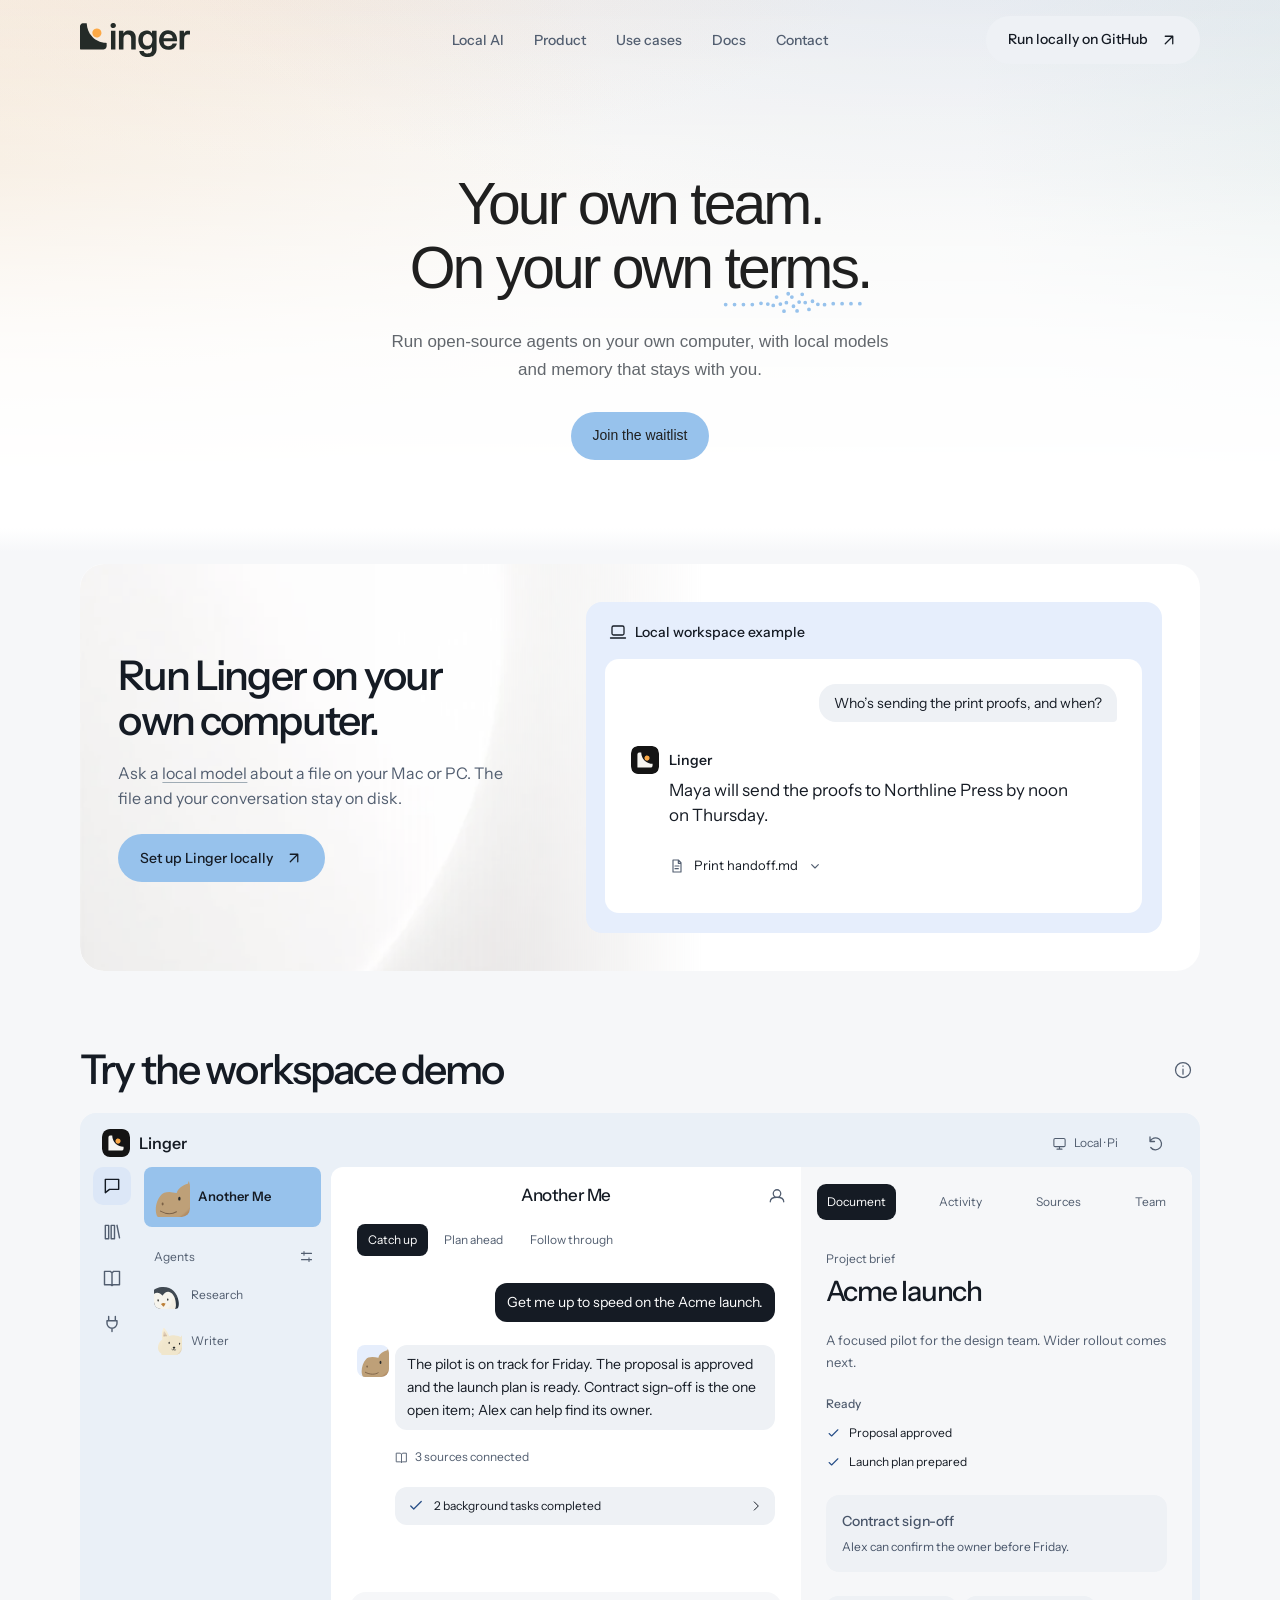
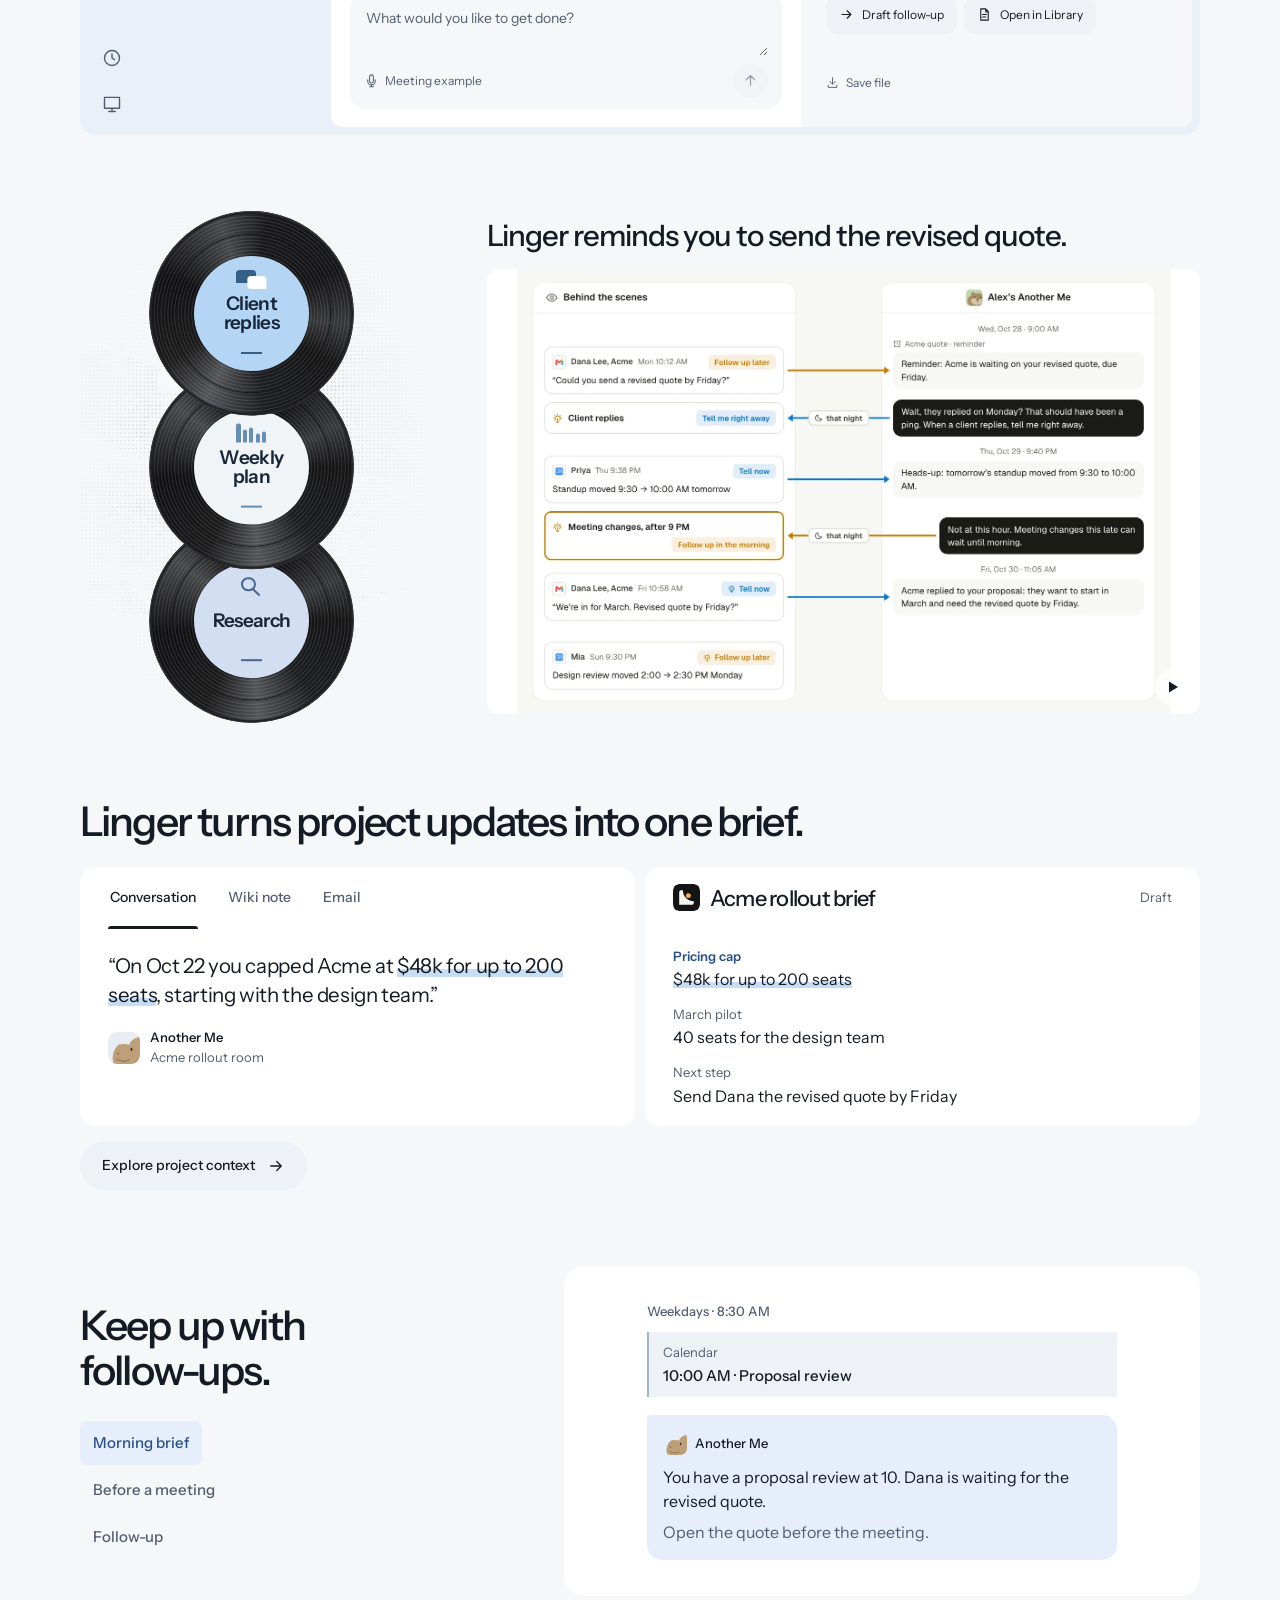
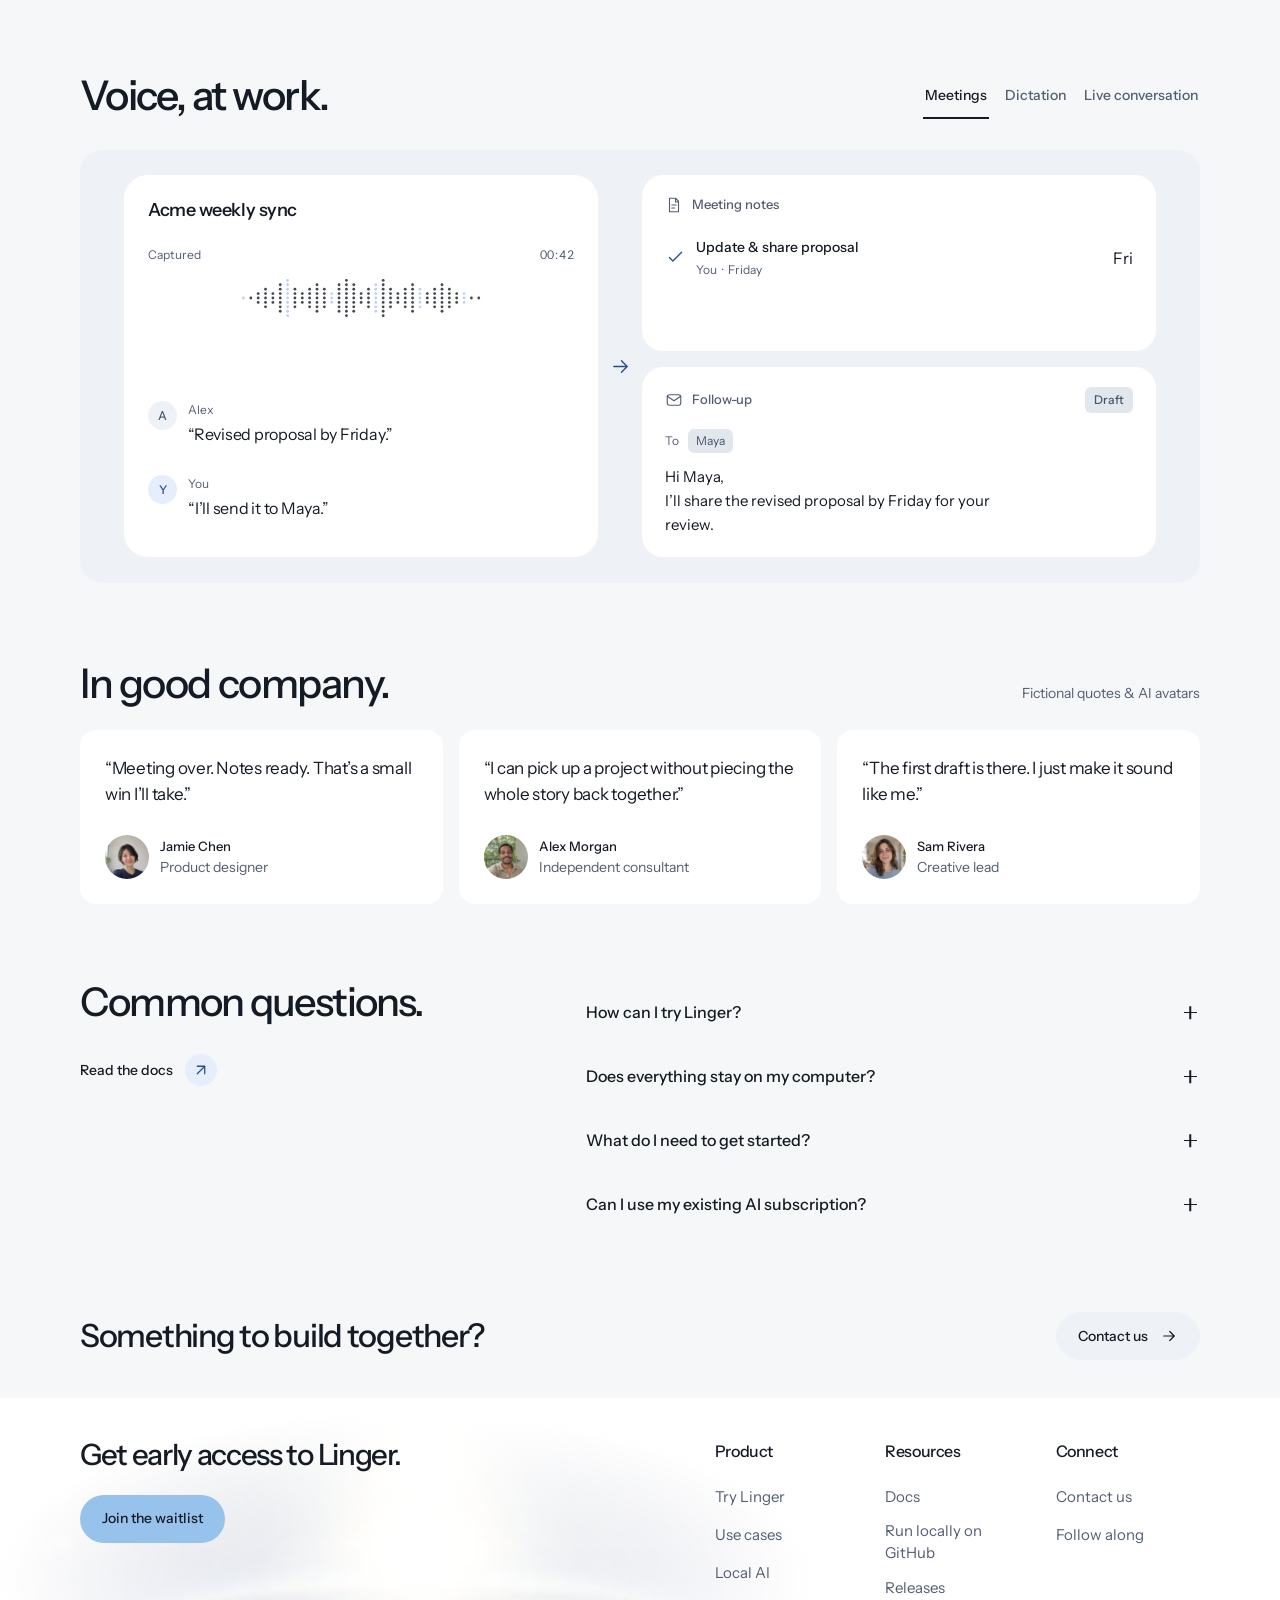
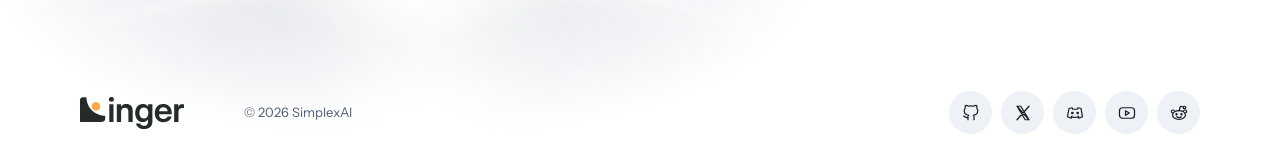
==== commit 5c6f573f: "Add tactile button presses and brief record and dialog transitions" ====
--- a/index.html
+++ b/index.html
@@ -7,10 +7,11 @@
 <link rel="icon" type="image/svg+xml" href="./media/linger-mark.svg">
 <link rel="preload" as="font" type="font/woff2" href="./fonts/Switzer-Variable.woff2" crossorigin>
 <link rel="stylesheet" href="./typography.css?v=728f502668b2">
-<link rel="stylesheet" href="./review-theme.css?v=1b186b5497c8"><link rel="stylesheet" href="./review-demo.css?v=018713221818"><link rel="stylesheet" href="./review-content.css?v=af2f0cf86478"><link rel="stylesheet" href="./review-footer.css?v=d2000d987014">
+<link rel="stylesheet" href="./review-theme.css?v=408c281be52e"><link rel="stylesheet" href="./review-demo.css?v=018713221818"><link rel="stylesheet" href="./review-content.css?v=8941abb100df"><link rel="stylesheet" href="./review-footer.css?v=2898f43216cd">
 <link rel="stylesheet" href="./product-memory.css?v=d276b59405ef"><link rel="stylesheet" href="./product-routines.css?v=e3a11dd38c0a"><link rel="stylesheet" href="./product-voice.css?v=426961e7934c">
 <link rel="stylesheet" href="./customer-notes.css?v=ca4cd74ece69">
 <link rel="stylesheet" href="./action-system.css?v=4415447a9161">
+<script defer src="./press-feedback.js?v=05a7fda0bf9a"></script>
 
 <script defer src="./site.js?v=1dca67a95d64"></script><script defer src="./workspace-explorer.js?v=aee1f0702ff1"></script><script defer src="./workspace-library.js?v=f38884e0eb7a"></script><script defer src="./workspace-demo.js?v=0482f437b3b5"></script><script defer src="./review-content.js?v=f2e94a42c3ed"></script><script defer src="./review-footer.js?v=3b529986c851"></script>
 <script defer src="./product-memory.js?v=12e85873e749"></script><script defer src="./product-routines.js?v=1a6652f4ccf7"></script><script defer src="./product-voice.js?v=0005a8aa9b54"></script>
--- a/review-theme.css
+++ b/review-theme.css
@@ -77,6 +77,28 @@
 .btn{min-height:48px;display:inline-flex;align-items:center;justify-content:center;gap:22px;border:0;border-radius:999px;padding:12px 24px;font-size:15px;font-weight:500;line-height:1.35;transition:background .2s ease,transform .2s ease,color .2s ease}
 .btn-primary{background:var(--accent);color:var(--ink)}.btn-primary:hover{background:var(--accent-hover);transform:translateY(-2px)}
 .btn-secondary{background:var(--sand);color:var(--ink)}.btn-secondary:hover{background:#c9c3b5;transform:translateY(-2px)}
+/* A short wash inside the capsule acknowledges a press from mouse, touch or keyboard. */
+:is(.btn,.review-button,.apply-button) { position:relative; }
+:is(.btn,.review-button,.apply-button)::after {
+  content:"";
+  position:absolute;
+  inset:0;
+  border-radius:inherit;
+  background:currentColor;
+  pointer-events:none;
+  opacity:0;
+}
+:is(.btn,.review-button,.apply-button):not(:disabled):is(:active,[data-touch-pressed])::after { opacity:.10; }
+@media (prefers-reduced-motion:no-preference) and (forced-colors:none) {
+  :is(.btn,.review-button,.apply-button)::after {
+    transform:scale(.9,.92);
+    transition:opacity 140ms ease-out,transform 140ms cubic-bezier(.2,.7,.3,1);
+  }
+  :is(.btn,.review-button,.apply-button):not(:disabled):is(:active,[data-touch-pressed])::after {
+    transform:scale(1);
+    transition-duration:65ms,110ms;
+  }
+}
 .text-link{display:inline-flex;align-items:center;gap:10px;font-size:15px;font-weight:500;color:var(--ink)}
 .text-link:hover .icon{transform:translateX(3px)}.text-link .icon{transition:transform .2s ease}
 .section-heading{font-size:clamp(32px,3.6vw,46px);font-weight:500;letter-spacing:-.045em;line-height:1.1}
--- a/review-content.css
+++ b/review-content.css
@@ -45,6 +45,13 @@
     repeating-radial-gradient(circle,transparent 0 7.7%,#101011a6 8% 8.8%,transparent 9.2% 15.5%),
     conic-gradient(from 32deg,#151517,#37383a 9%,#141415 16%,#1c1d20 30%,#535457 40%,#1b1b1c 49%,#101012 64%,#464749 77%,#171719 85%,#151517);
   box-shadow:inset 0 0 0 1px #424245,inset 0 0 0 3px #222224;
+}
+@media (prefers-reduced-motion:no-preference) and (forced-colors:none) {
+  .record-grooves { transition:transform 220ms ease-out; }
+  .carousel-record.is-selected .record-grooves {
+    transform:rotate(32deg);
+    transition-duration:360ms;
+  }
 }
 /* A three-sleeve series: the names stay live, centered and readable as the discs move. */
 .vinyl-label {
--- a/review-footer.css
+++ b/review-footer.css
@@ -83,6 +83,13 @@
 .review-form-status.is-message { color: var(--accent-ink); }
 
 .review-contact-dialog { box-sizing: border-box; margin: auto; width: min(500px,calc(100vw - 36px)); max-height: calc(100dvh - 40px); padding: 32px; border: 0; border-radius: 24px; background: #fff; box-shadow: 0 30px 100px #17191d2b; overflow: auto; }
+@media (prefers-reduced-motion:no-preference) and (forced-colors:none) {
+  .review-contact-dialog[open] { animation:contact-appear 160ms ease-out; }
+  @keyframes contact-appear {
+    from { opacity:.65; transform:translateY(4px); }
+    to { opacity:1; transform:translateY(0); }
+  }
+}
 .review-contact-dialog::backdrop { background: #17191d55; backdrop-filter: blur(4px); }
 .review-dialog-heading { display: flex; align-items: center; justify-content: space-between; gap: 20px; }
 .review-dialog-heading h2 { font-size: 34px; font-weight: 500; letter-spacing: -.04em; margin: 0; }
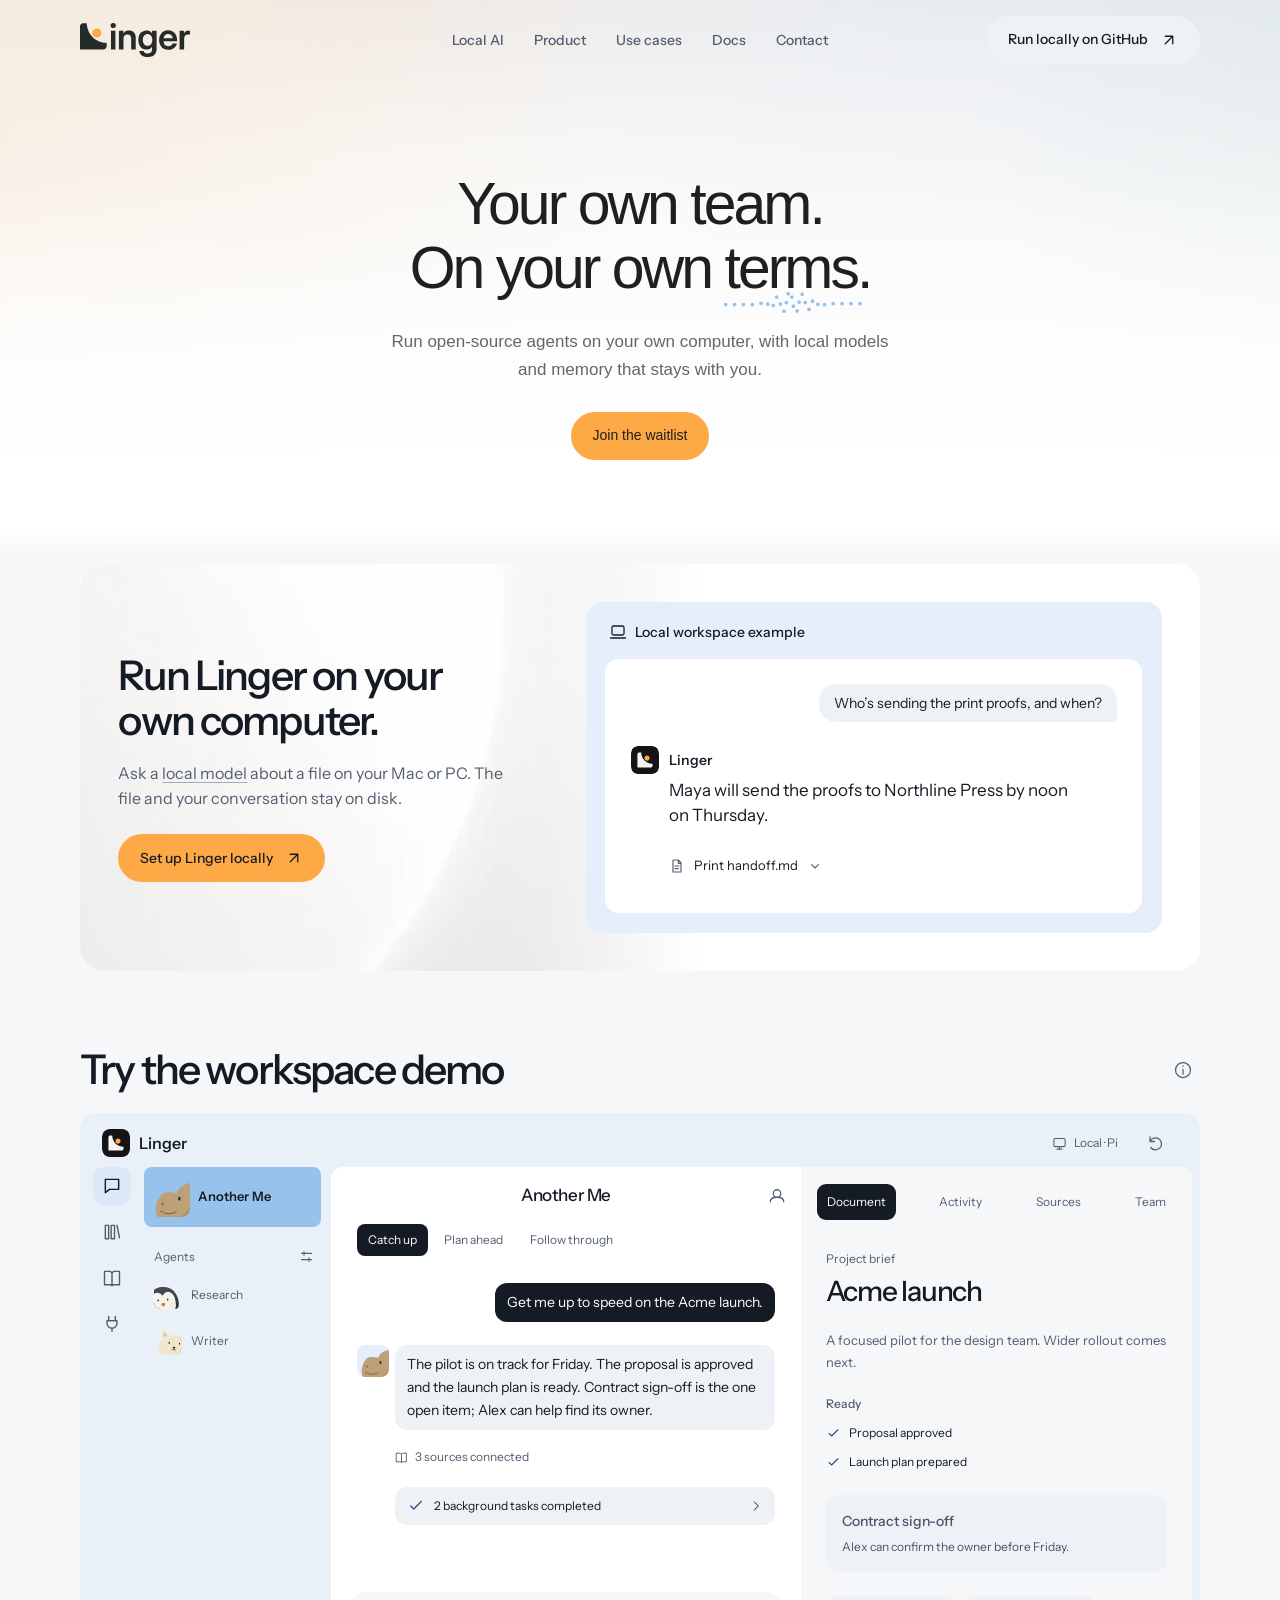
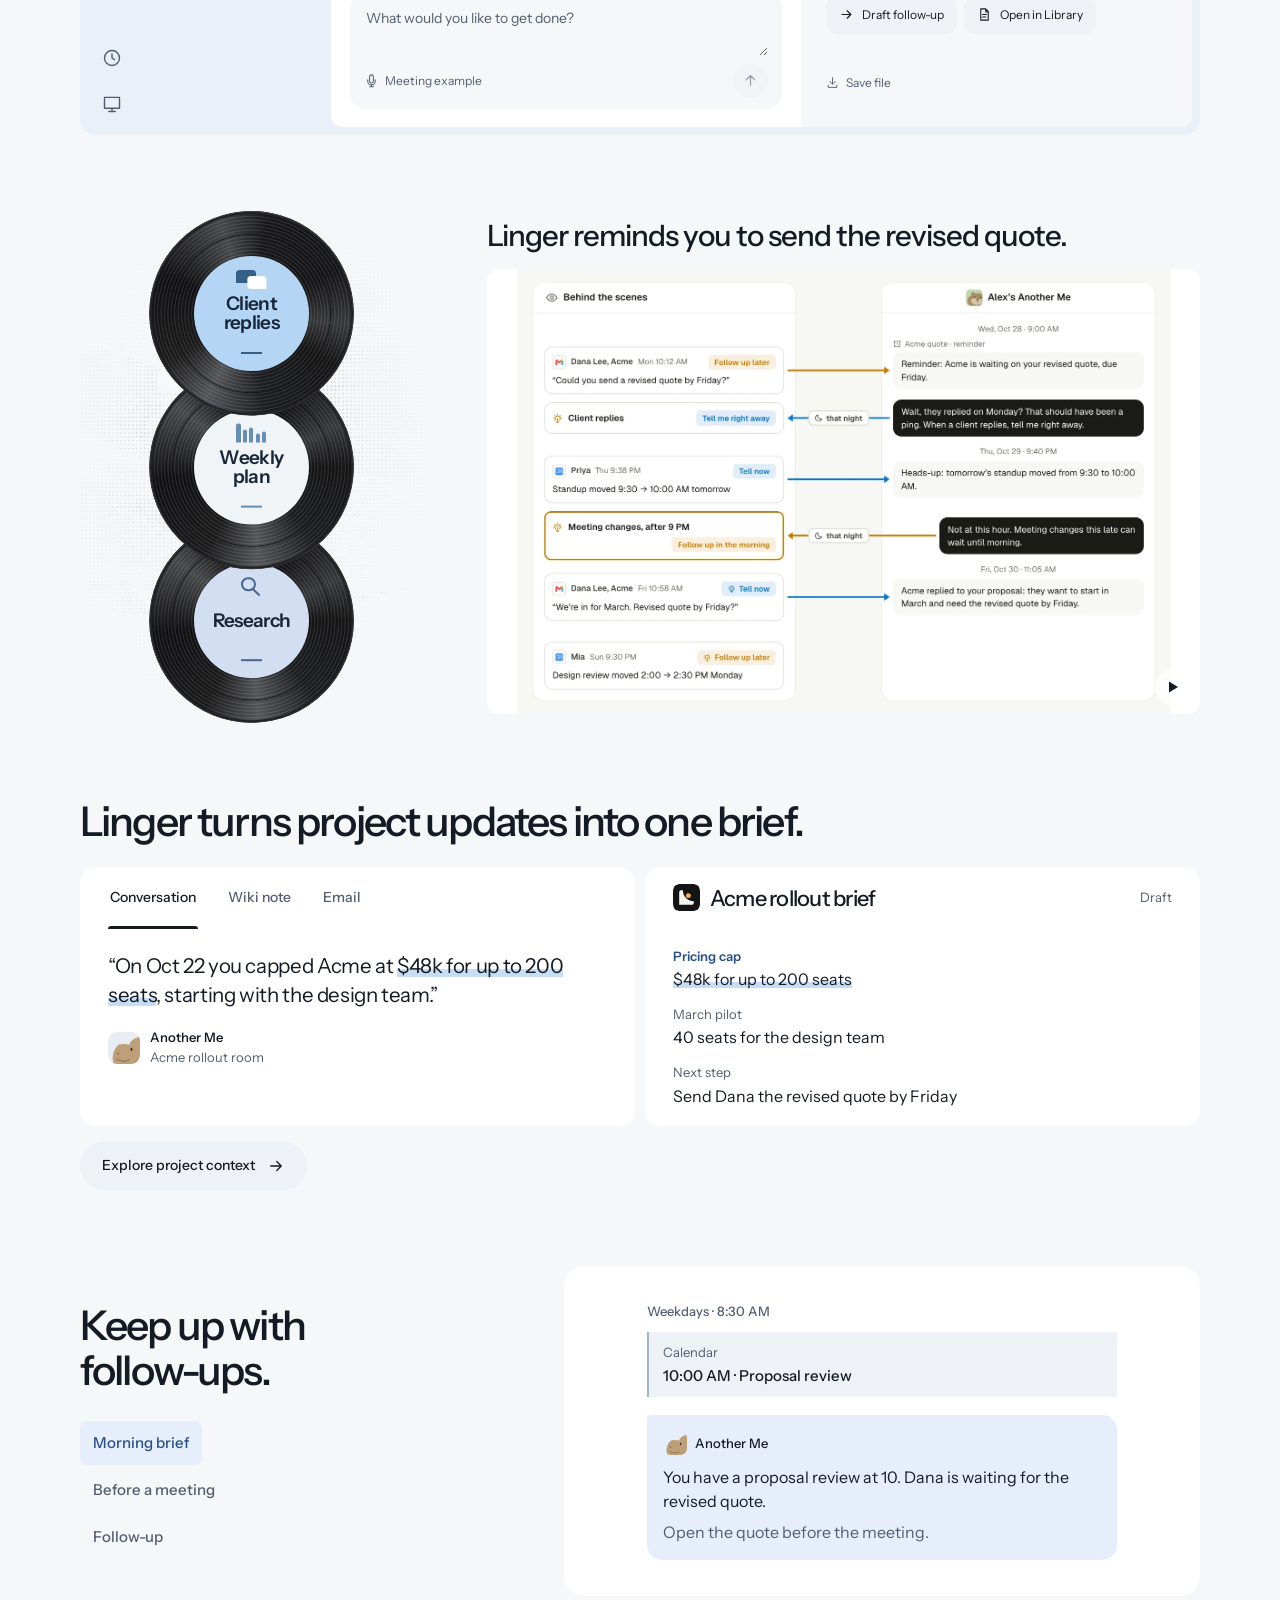
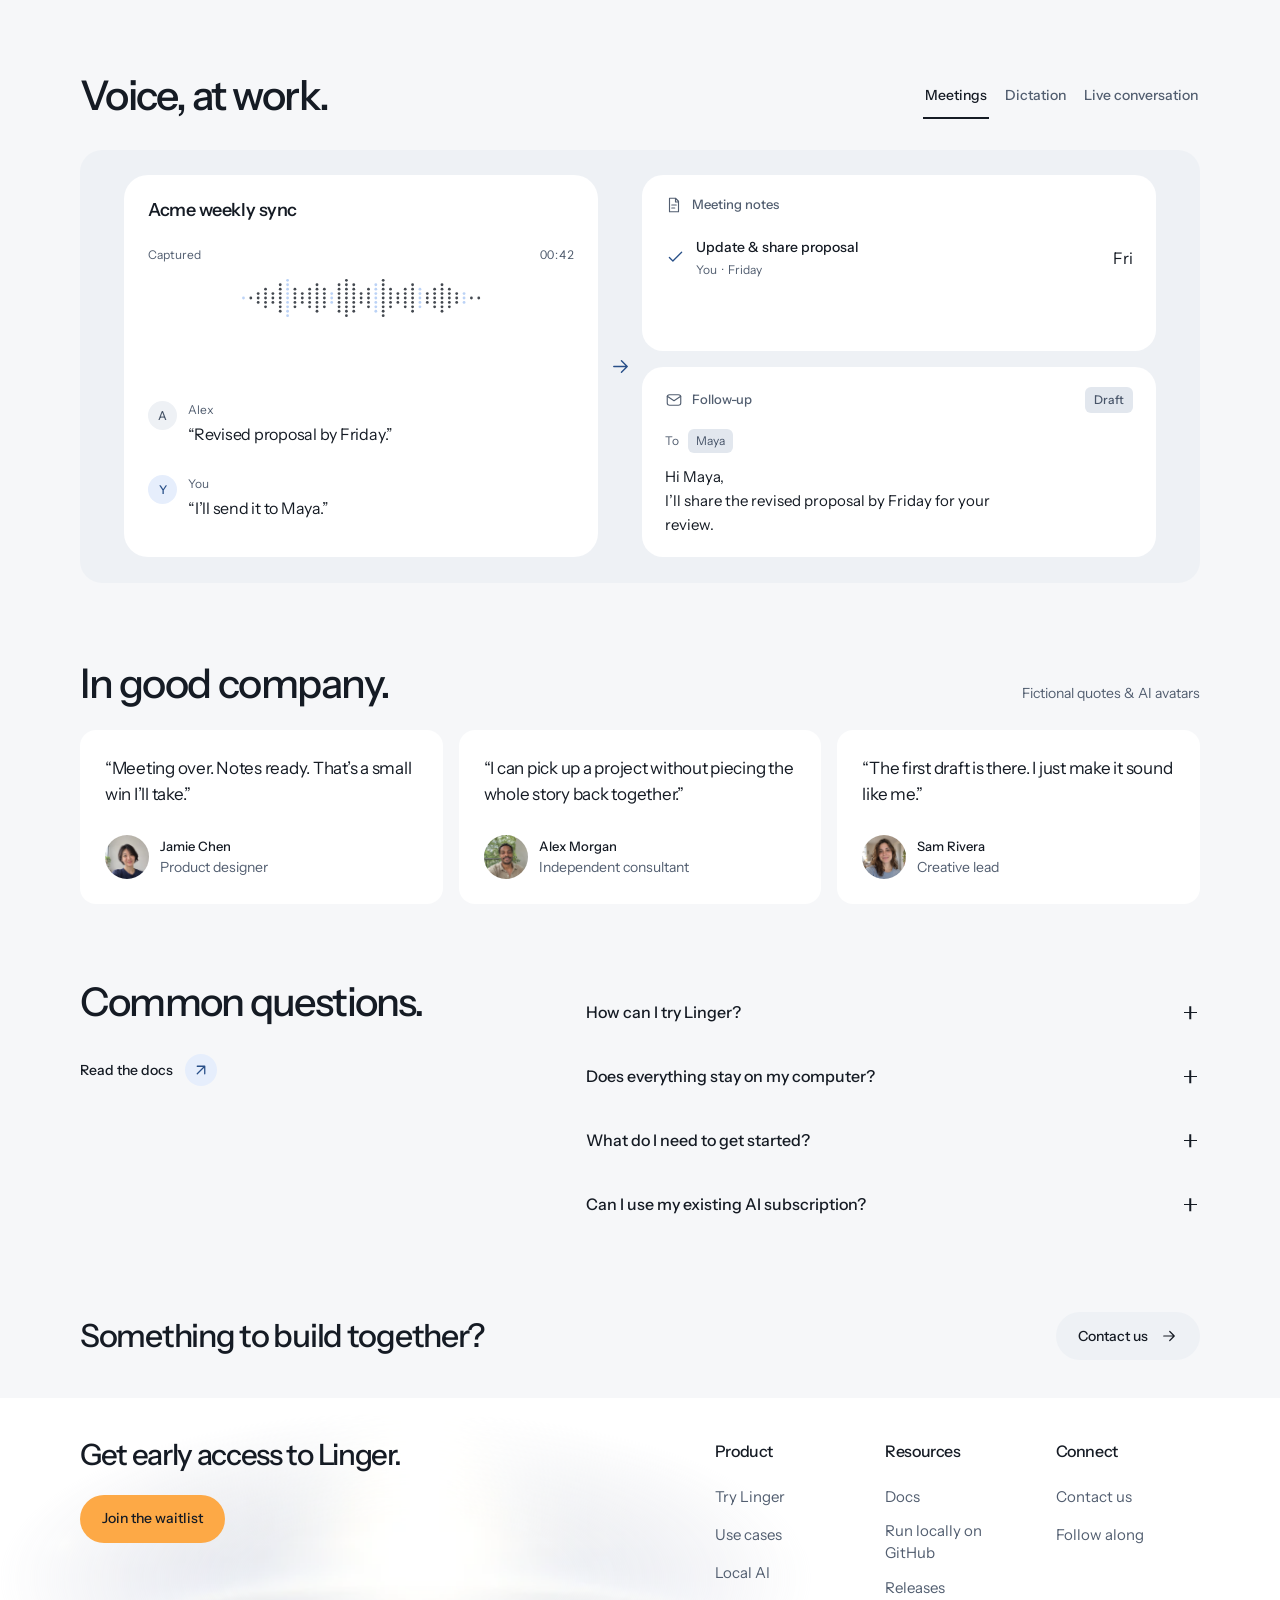
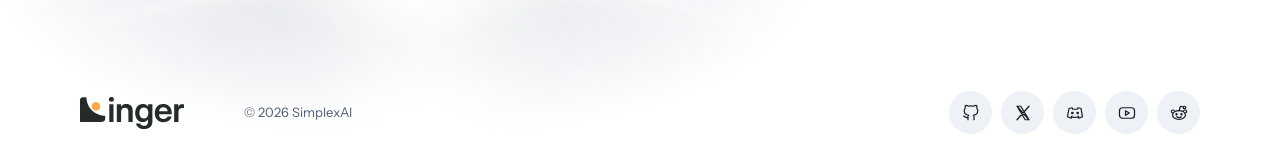
==== commit e628ee14: "Use the Linger logo yellow for primary buttons" ====
--- a/index.html
+++ b/index.html
@@ -7,13 +7,13 @@
 <link rel="icon" type="image/svg+xml" href="./media/linger-mark.svg">
 <link rel="preload" as="font" type="font/woff2" href="./fonts/Switzer-Variable.woff2" crossorigin>
 <link rel="stylesheet" href="./typography.css?v=728f502668b2">
-<link rel="stylesheet" href="./review-theme.css?v=408c281be52e"><link rel="stylesheet" href="./review-demo.css?v=018713221818"><link rel="stylesheet" href="./review-content.css?v=8941abb100df"><link rel="stylesheet" href="./review-footer.css?v=2898f43216cd">
-<link rel="stylesheet" href="./product-memory.css?v=d276b59405ef"><link rel="stylesheet" href="./product-routines.css?v=e3a11dd38c0a"><link rel="stylesheet" href="./product-voice.css?v=426961e7934c">
+<link rel="stylesheet" href="./review-theme.css?v=5e63226b8c09"><link rel="stylesheet" href="./review-demo.css?v=8e77c3ddb753"><link rel="stylesheet" href="./review-content.css?v=93ec3b933c27"><link rel="stylesheet" href="./review-footer.css?v=2898f43216cd">
+<link rel="stylesheet" href="./product-memory.css?v=56abaa809f5c"><link rel="stylesheet" href="./product-routines.css?v=e3a11dd38c0a"><link rel="stylesheet" href="./product-voice.css?v=426961e7934c">
 <link rel="stylesheet" href="./customer-notes.css?v=ca4cd74ece69">
 <link rel="stylesheet" href="./action-system.css?v=4415447a9161">
 <script defer src="./press-feedback.js?v=05a7fda0bf9a"></script>
 
-<script defer src="./site.js?v=1dca67a95d64"></script><script defer src="./workspace-explorer.js?v=aee1f0702ff1"></script><script defer src="./workspace-library.js?v=f38884e0eb7a"></script><script defer src="./workspace-demo.js?v=0482f437b3b5"></script><script defer src="./review-content.js?v=f2e94a42c3ed"></script><script defer src="./review-footer.js?v=3b529986c851"></script>
+<script defer src="./site.js?v=00798cc72ad8"></script><script defer src="./workspace-explorer.js?v=87d06825326e"></script><script defer src="./workspace-library.js?v=7dfbe3f7b3c7"></script><script defer src="./workspace-demo.js?v=093d6adf7496"></script><script defer src="./review-content.js?v=f2e94a42c3ed"></script><script defer src="./review-footer.js?v=3b529986c851"></script>
 <script defer src="./product-memory.js?v=12e85873e749"></script><script defer src="./product-routines.js?v=1a6652f4ccf7"></script><script defer src="./product-voice.js?v=0005a8aa9b54"></script>
 </head><body><a class="skip-link" href="#main">Skip to content</a>
 <header class="site-header"><div class="header-inner section-shell">
@@ -377,11 +377,11 @@
     <div class="review-footer__bottom">
       <a class="review-footer__brand" href="#top" aria-label="Linger home"><img src="./media/linger-wordmark-dark.svg" width="132" height="41" alt="Linger" loading="lazy"></a>
       <p class="review-footer__copyright">© 2026 SimplexAI</p>
-      
+
       <nav class="review-socials" aria-label="Community and social links">
         <a class="review-social-circle" href="https://github.com/simplexai-labs/linger" aria-label="Linger on GitHub"><svg class="icon" viewBox="0 0 24 24" aria-hidden="true"><path d="M8 21v-3c-4 1-4-2-6-2m14 5v-4c0-1-.3-1.7-1-2 3-.4 6-1.6 6-6a5 5 0 0 0-1.4-3.5 5 5 0 0 0-.1-3.5S18 1.5 15 3a12 12 0 0 0-6 0C6 1.5 4.5 2 4.5 2a5 5 0 0 0-.1 3.5A5 5 0 0 0 3 9c0 4.4 3 5.6 6 6-.7.3-1 1-1 2"/></svg></a>
         <a class="review-social-circle" href="https://x.com/HeyLingerAI" aria-label="Linger on X"><svg class="icon" viewBox="0 0 24 24" aria-hidden="true"><path d="m4 3 16 18h-5L4 3h5l11 18M20 3 4 21"/></svg></a>
-        <a class="review-social-circle" href="https://discord.gg/K9TjZNwC4" aria-label="Join the Linger Discord"><svg class="icon" viewBox="0 0 24 24" aria-hidden="true"><path d="M8 5 4 6 2 17l5 2 1-3m8-11 4 1 2 11-5 2-1-3M7 17c3 1 7 1 10 0M8 5l1 2h6l1-2"/><circle cx="8.5" cy="12" r="1"/><circle cx="15.5" cy="12" r="1"/></svg></a>
+        <a class="review-social-circle" href="https://discord.gg/bmgnw6pdZ7" aria-label="Join the Linger Discord"><svg class="icon" viewBox="0 0 24 24" aria-hidden="true"><path d="M8 5 4 6 2 17l5 2 1-3m8-11 4 1 2 11-5 2-1-3M7 17c3 1 7 1 10 0M8 5l1 2h6l1-2"/><circle cx="8.5" cy="12" r="1"/><circle cx="15.5" cy="12" r="1"/></svg></a>
         <a class="review-social-circle" href="https://www.youtube.com/@HeyLingerAI" aria-label="Linger on YouTube"><svg class="icon" viewBox="0 0 24 24" aria-hidden="true"><rect x="2" y="5" width="20" height="14" rx="4"/><path d="m10 9 5 3-5 3Z"/></svg></a>
         <a class="review-social-circle" href="https://www.reddit.com/user/HeyLinger/" aria-label="Linger on Reddit"><svg class="icon" viewBox="0 0 24 24" aria-hidden="true"><path d="m12 9 2-6 4 1"/><circle cx="19.3" cy="4.7" r="1.7"/><ellipse cx="12" cy="14.6" rx="8.6" ry="5.8"/><path d="M4 12c-3 0-3-4 0-4 1 0 2 .8 2 1.8m14 2.2c3 0 3-4 0-4-1 0-2 .8-2 1.8M9 17q3 2 6 0"/><circle cx="8.7" cy="13.6" r=".8"/><circle cx="15.3" cy="13.6" r=".8"/></svg></a>
       </nav>
--- a/review-theme.css
+++ b/review-theme.css
@@ -10,8 +10,9 @@
   --accent-hover:#94b7ed;
   --accent-soft:#e6eefc;
   --accent-ink:#284f88;
-  --action:#97c2ec;
-  --action-hover:#82b4e4;
+  --sky:#97c2ec;
+  --action:#fda946;
+  --action-hover:#ef9b39;
   --sand:#e2e7ee;
   --sand-soft:var(--surface);
   --sand-ink:#485569;
@@ -75,7 +76,7 @@
 .header-github{justify-self:end;flex-shrink:0}
 .menu-trigger{display:none}
 .btn{min-height:48px;display:inline-flex;align-items:center;justify-content:center;gap:22px;border:0;border-radius:999px;padding:12px 24px;font-size:15px;font-weight:500;line-height:1.35;transition:background .2s ease,transform .2s ease,color .2s ease}
-.btn-primary{background:var(--accent);color:var(--ink)}.btn-primary:hover{background:var(--accent-hover);transform:translateY(-2px)}
+.btn-primary{background:var(--action);color:var(--ink)}.btn-primary:hover{background:var(--action-hover);transform:translateY(-2px)}
 .btn-secondary{background:var(--sand);color:var(--ink)}.btn-secondary:hover{background:#c9c3b5;transform:translateY(-2px)}
 /* A short wash inside the capsule acknowledges a press from mouse, touch or keyboard. */
 :is(.btn,.review-button,.apply-button) { position:relative; }
@@ -122,7 +123,7 @@
 .review-hero h1 span { display:block; }
 .hero-phrase { position:relative; display:inline-block; font-style:normal; white-space:nowrap; }
 .hero-wave { position:absolute; left:0; bottom:-14px; width:100%; height:24px; overflow:visible; pointer-events:none; }
-.hero-wave path { fill:none; stroke:var(--action); stroke-width:3.8; stroke-linecap:round; stroke-linejoin:round; stroke-dasharray:0 .026; vector-effect:non-scaling-stroke; }
+.hero-wave path { fill:none; stroke:var(--sky); stroke-width:3.8; stroke-linecap:round; stroke-linejoin:round; stroke-dasharray:0 .026; vector-effect:non-scaling-stroke; }
 .hero-copy > p { max-width:520px; margin:28px auto 0; color:#62676d; font-size:17px; line-height:1.65; text-wrap:pretty; }
 .review-hero__actions { display:flex; justify-content:center; align-items:center; margin-top:28px; }
 @media(min-width:1600px) {
@@ -151,6 +152,7 @@
  :root{scroll-padding-top:86px}.section-shell{width:calc(100% - 40px)}
  .header-inner{display:flex;gap:18px}.brand{width:106px}.header-github{margin-left:auto}
  .main-nav{display:none;position:absolute;top:72px;left:0;right:0;margin:0;padding:18px;background:#fff;border-radius:20px;box-shadow:0 16px 50px #17212d1c;z-index:32}
+ .main-nav{max-height:calc(100vh - 80px);max-height:calc(100dvh - 80px);overflow-y:auto;overscroll-behavior-y:contain}
  .main-nav.is-open{display:grid;gap:0}.main-nav a{font-size:16px;padding:13px 16px;border-radius:12px}.main-nav a:hover{background:var(--surface)}
  .menu-trigger{display:flex;width:44px;height:44px;padding:10px 7px;border:0;background:transparent;flex-direction:column;align-items:center;justify-content:center;gap:6px;border-radius:50%}
  .menu-trigger span{height:1.5px;width:21px;background:var(--ink);transition:transform .2s ease}.menu-trigger[aria-expanded=true] span:first-child{transform:translateY(3.75px) rotate(45deg)}.menu-trigger[aria-expanded=true] span:last-child{transform:translateY(-3.75px) rotate(-45deg)}
--- a/review-demo.css
+++ b/review-demo.css
@@ -176,7 +176,7 @@
   border-radius: 8px;
   gap: 8px;
 }
-#lx-another-me.is-current { background: var(--action); color: var(--ink)!important; }
+#lx-another-me.is-current { background: var(--sky); color: var(--ink)!important; }
 #lx-another-me img { width: 40px; height: 40px; }
 
 @media (min-width: 901px) {
--- a/review-content.css
+++ b/review-content.css
@@ -202,7 +202,7 @@
 .local-source[open] .local-chevron { transform: rotate(180deg); }
 .local-source blockquote { margin: 4px 0 0; padding: 4px 12px; border-left: 2px solid var(--accent); color: var(--muted); font-size: 14px; }
 
-.on-device :is(a, summary):focus-visible { outline: 2px solid var(--focus); outline-offset: 5px; border-radius: 5px; }
+.on-device :is(a:not(.btn), summary):focus-visible { outline: 2px solid var(--focus); outline-offset: 5px; border-radius: 5px; }
 
 @media (max-width: 1020px) {
   .on-device { grid-template-columns: minmax(0,.82fr) minmax(0,1.18fr); gap: 24px; }
--- a/product-memory.css
+++ b/product-memory.css
@@ -2,7 +2,7 @@
 .product-memory h2 { margin:0 0 22px; max-width:32ch; font:530 var(--section-title)/1.12 var(--font-body); letter-spacing:-.045em; }
 .memory-workspace {
   --sheet-inset:clamp(16px,2.2vw,28px);
-  --marker:color-mix(in srgb, var(--action) 55%, white);
+  --marker:color-mix(in srgb, var(--sky) 55%, white);
   display:grid;
   grid-template-columns:repeat(2,minmax(0,1fr));
   gap:10px;
